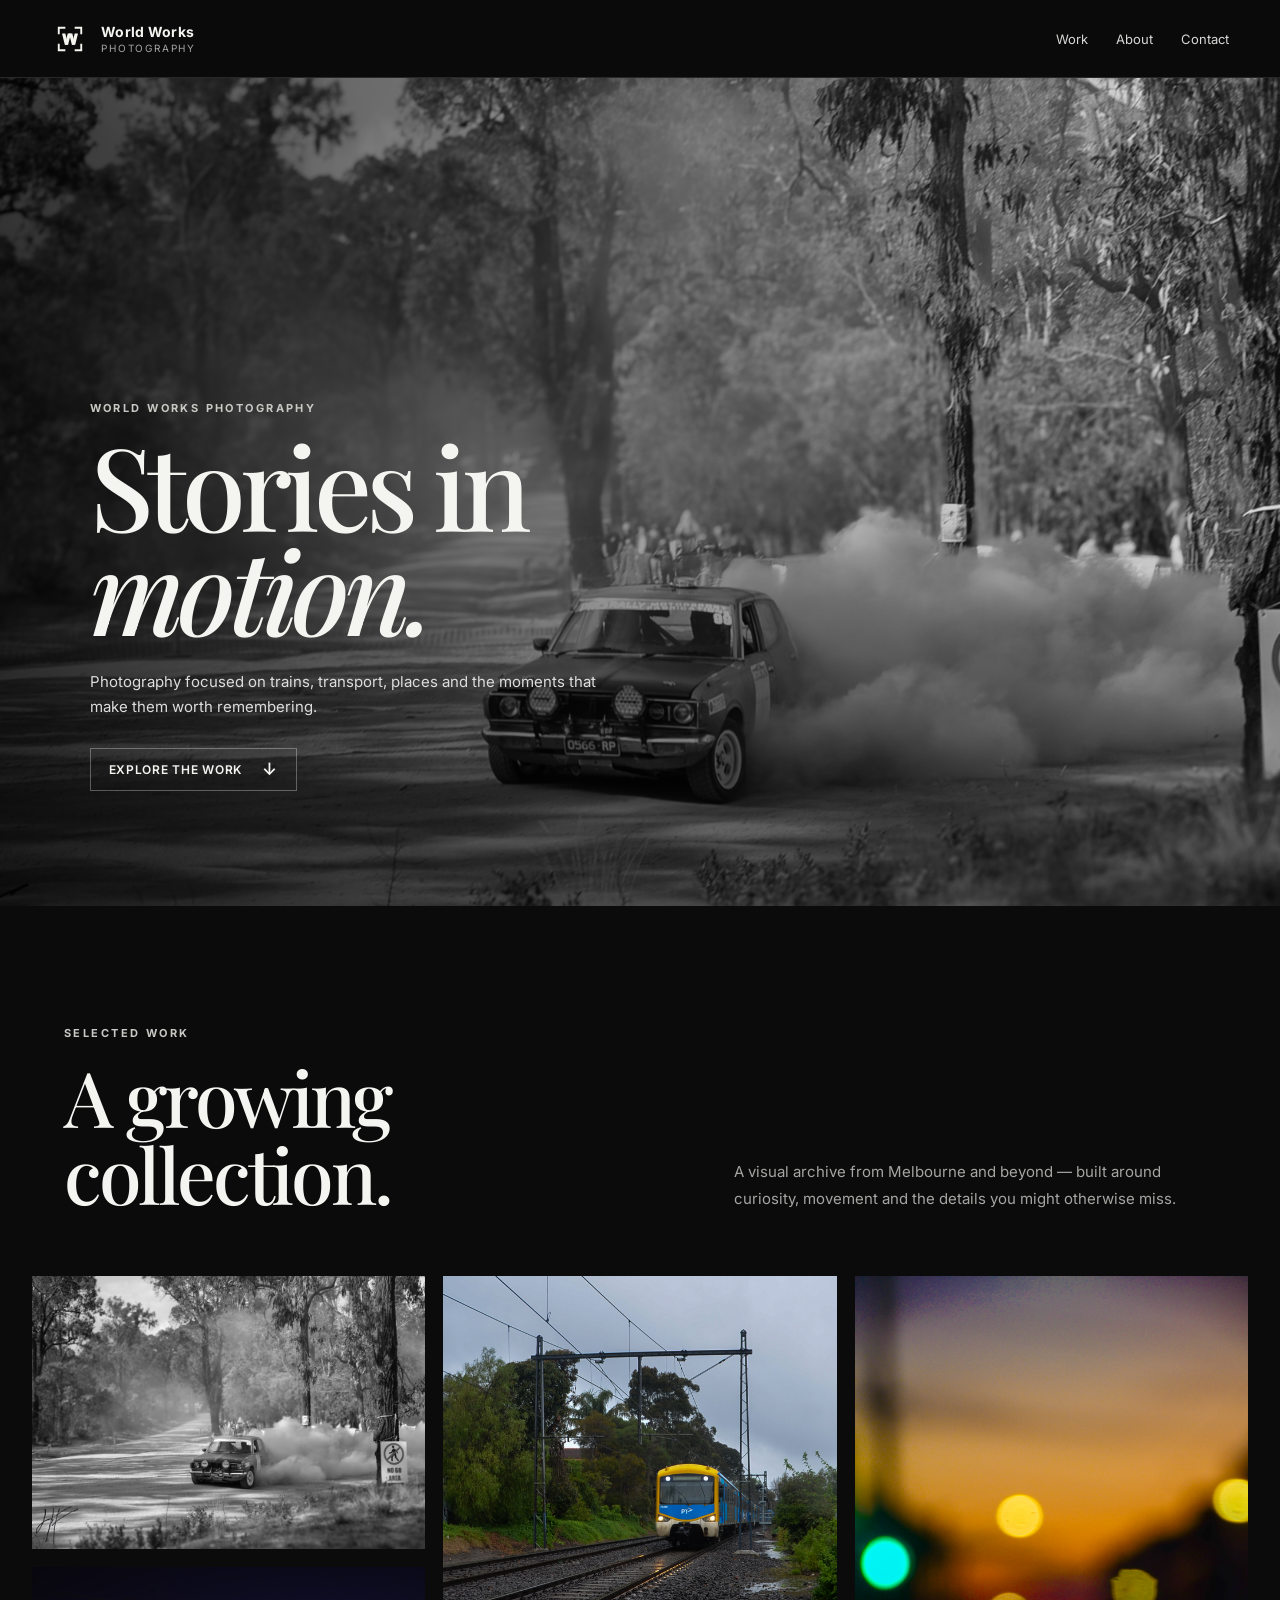
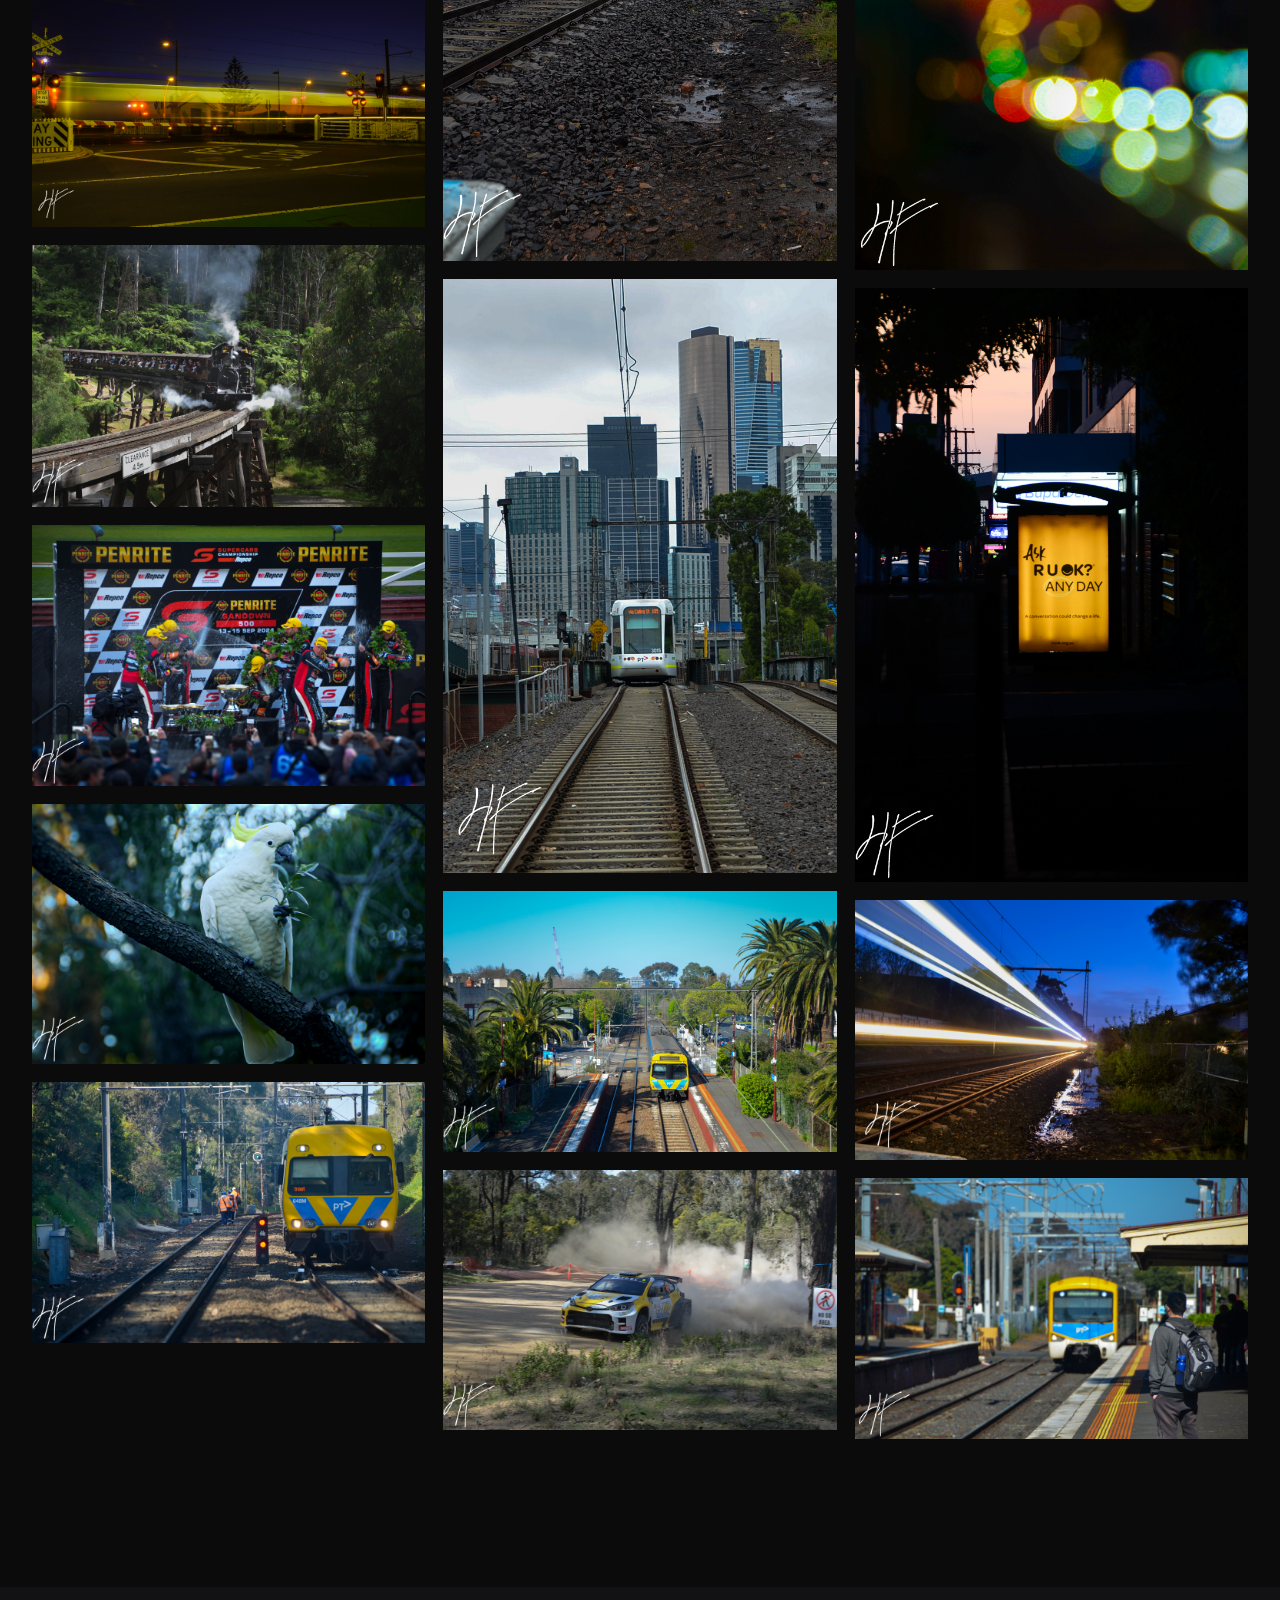
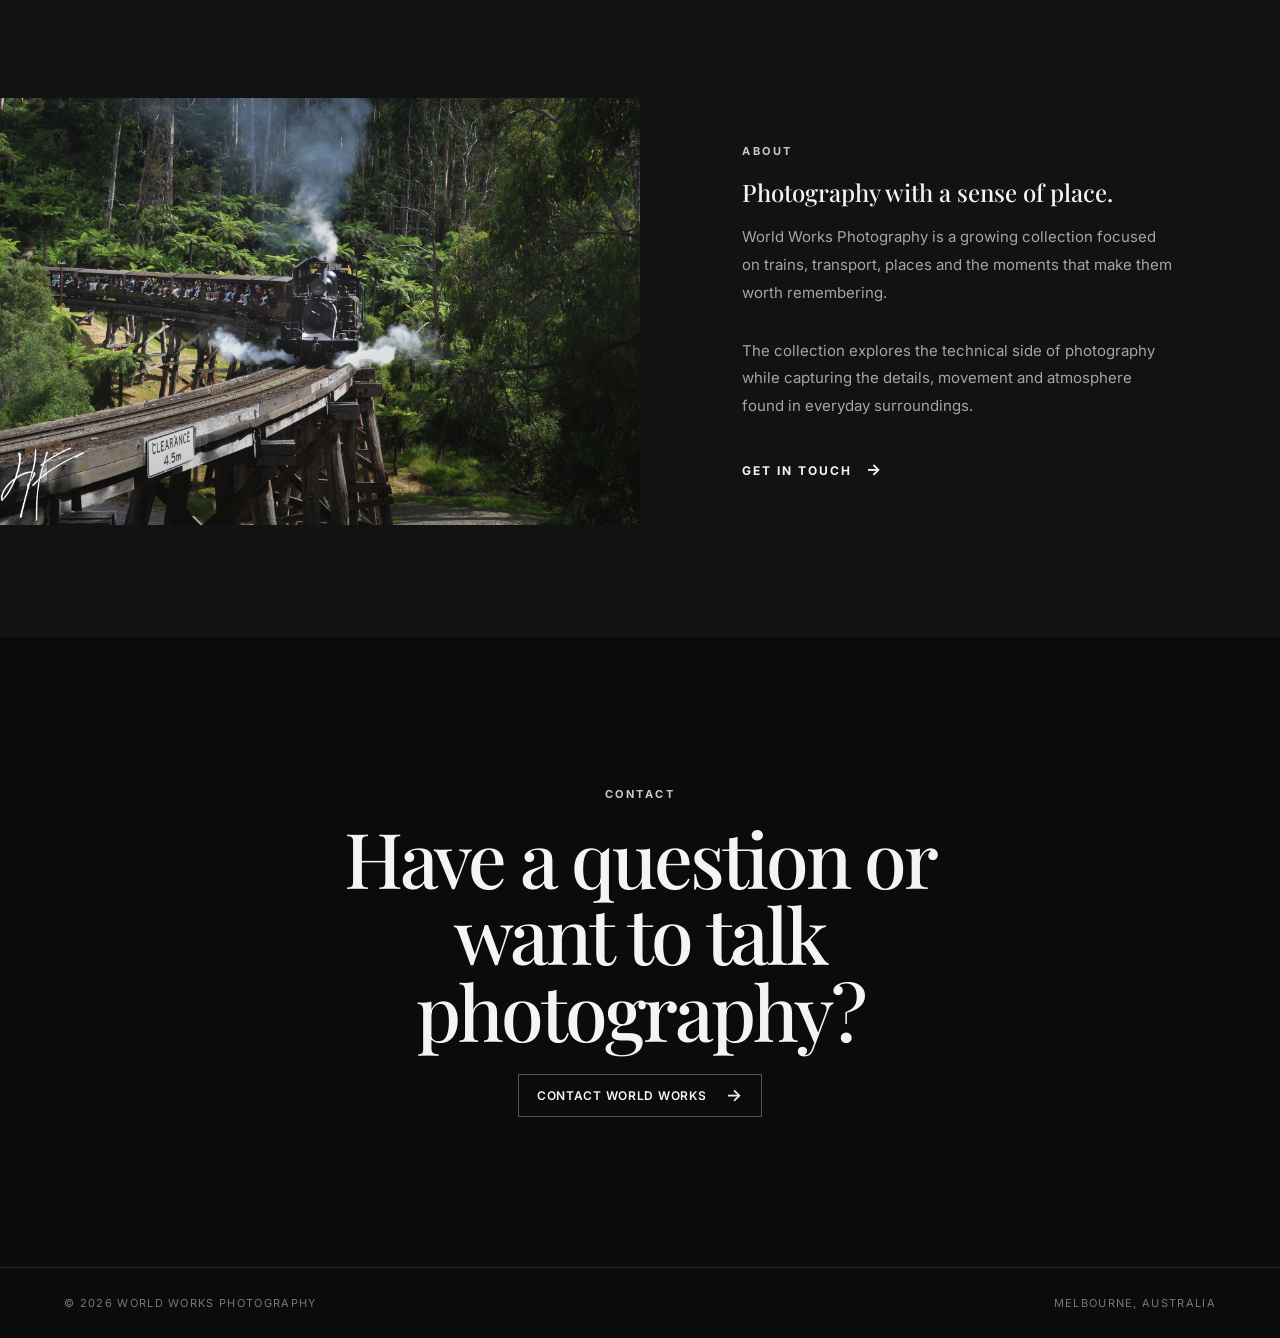
==== index.html @ 604a1a30 "Add lightbox navigation controls" ====
<!DOCTYPE html>
<html lang="en">
<head>
  <meta charset="UTF-8">
  <meta name="viewport" content="width=device-width, initial-scale=1.0">

  <meta name="description" content="World Works Photography — trains, transport, places and moments captured around Melbourne and beyond.">
  <meta name="theme-color" content="#0b0b0c">

  <title>World Works Photography</title>

  <link rel="preconnect" href="https://fonts.googleapis.com">
  <link rel="preconnect" href="https://fonts.gstatic.com" crossorigin>

  <link href="https://fonts.googleapis.com/css2?family=Inter:wght@400;500;600;700&family=Playfair+Display:wght@500;600&display=swap" rel="stylesheet">

  <link rel="stylesheet" href="style.css">

  <link rel="icon" type="image/svg+xml" href="favicon.svg">
</head>

<body>

  <header class="site-header">

    <a class="brand" href="#top" aria-label="World Works Photography home">
      <span class="brand-mark">
  <img src="favicon.svg" alt="World Works Photography">
</span>

      <span>
        <strong>World Works</strong>
        <small>Photography</small>
      </span>
    </a>

    <nav aria-label="Main navigation">
      <a href="#work">Work</a>
      <a href="#about">About</a>
      <a href="#contact">Contact</a>
    </nav>

  </header>


  <main id="top">

    <!-- HERO -->

    <section class="hero" aria-label="Featured photograph">

      <img
        src="images/01.jpg"
        alt="Featured photograph by World Works Photography"
        fetchpriority="high"
      >

      <div class="hero-overlay"></div>

      <div class="hero-content">

        <p class="eyebrow">World Works Photography</p>

        <h1>
          Stories in<br>
          <em>motion.</em>
        </h1>

        <p class="hero-copy">
          Photography focused on trains, transport, places and the moments that make them worth remembering.
        </p>

        <a class="button button-light" href="#work">
          Explore the work <span>↓</span>
        </a>

      </div>

    </section>


    <!-- INTRO -->

    <section class="intro">

      <div>

        <p class="eyebrow">Selected work</p>

        <h2>A growing collection.</h2>

      </div>

      <p class="intro-copy">
        A visual archive from Melbourne and beyond — built around curiosity, movement and the details you might otherwise miss.
      </p>

    </section>


    <!-- GALLERY -->

    <section class="gallery" id="work" aria-label="Photography gallery">


      <!-- 01 -->

      <figure class="photo photo-wide">

        <button
          class="photo-button"
          data-src="images/01.jpg"
          data-caption="The Dust Of Speed"
          data-year="2025"
        >

          <img
            src="images/01.jpg"
            alt="The Dust Of Speed — World Works Photography"
            loading="eager"
          >

          <span class="photo-number">
            The Dust Of Speed
          </span>

        </button>

      </figure>


      <!-- 02 -->

      <figure class="photo photo-wide">

        <button
          class="photo-button"
          data-src="images/02.jpg"
          data-caption="The Carriage Of Time"
          data-year="2026"
        >

          <img
            src="images/02.jpg"
            alt="The Carriage Of Time — World Works Photography"
            loading="lazy"
          >

          <span class="photo-number">
            The Carriage Of Time
          </span>

        </button>

      </figure>


      <!-- 03 -->

      <figure class="photo photo-wide">

        <button
          class="photo-button"
          data-src="images/03.jpg"
          data-caption="Billys Fuming"
          data-year="2026"
        >

          <img
            src="images/03.jpg"
            alt="Billys Fuming — World Works Photography"
            loading="lazy"
          >

          <span class="photo-number">
            Billys Fuming
          </span>

        </button>

      </figure>


      <!-- 04 -->

      <figure class="photo photo-wide">

        <button
          class="photo-button"
          data-src="images/04.jpg"
          data-caption="Victory Is Sweet"
          data-year="2024"
        >

          <img
            src="images/04.jpg"
            alt="Victory Is Sweet — World Works Photography"
            loading="lazy"
          >

          <span class="photo-number">
            Victory Is Sweet
          </span>

        </button>

      </figure>


      <!-- 05 -->

      <figure class="photo photo-wide">

        <button
          class="photo-button"
          data-src="images/05.jpg"
          data-caption="Leaf Is Sweet"
          data-year="2026"
        >

          <img
            src="images/05.jpg"
            alt="Leaf Is Sweet — World Works Photography"
            loading="lazy"
          >

          <span class="photo-number">
            Leaf Is Sweet
          </span>

        </button>

      </figure>


      <!-- 06 -->

      <figure class="photo photo-wide">

        <button
          class="photo-button"
          data-src="images/06.jpg"
          data-caption="Respect Seniority"
          data-year="2026"
        >

          <img
            src="images/06.jpg"
            alt="Respect Seniority — World Works Photography"
            loading="lazy"
          >

          <span class="photo-number">
            Respect Seniority
          </span>

        </button>

      </figure>


      <!-- 08 -->

      <figure class="photo photo-tall">

        <button
          class="photo-button"
          data-src="images/08.jpg"
          data-caption="Right On Track"
          data-year="2026"
        >

          <img
            src="images/08.jpg"
            alt="Right On Track — World Works Photography"
            loading="lazy"
          >

          <span class="photo-number">
            Right On Track
          </span>

        </button>

      </figure>


      <!-- 14 -->

      <figure class="photo photo-tall">

        <button
          class="photo-button"
          data-src="images/14.jpg"
          data-caption="City Bound"
          data-year="2026"
        >

          <img
            src="images/14.jpg"
            alt="City Bound — World Works Photography"
            loading="lazy"
          >

          <span class="photo-number">
            City Bound
          </span>

        </button>

      </figure>


      <!-- 07 -->

      <figure class="photo photo-wide">

        <button
          class="photo-button"
          data-src="images/07.jpg"
          data-caption="Middle Of The Road"
          data-year="2026"
        >

          <img
            src="images/07.jpg"
            alt="Middle Of The Road — World Works Photography"
            loading="lazy"
          >

          <span class="photo-number">
            Middle Of The Road
          </span>

        </button>

      </figure>


      <!-- 09 -->

      <figure class="photo photo-wide">

        <button
          class="photo-button"
          data-src="images/09.jpg"
          data-caption="Dust Devil"
          data-year="2025"
        >

          <img
            src="images/09.jpg"
            alt="Dust Devil — World Works Photography"
            loading="lazy"
          >

          <span class="photo-number">
            Dust Devil
          </span>

        </button>

      </figure>


      <!-- 10 -->

      <figure class="photo photo-tall">

        <button
          class="photo-button"
          data-src="images/10.jpg"
          data-caption="Fire and Lights"
          data-year="2026"
        >

          <img
            src="images/10.jpg"
            alt="Fire and Lights — World Works Photography"
            loading="lazy"
          >

          <span class="photo-number">
            Fire and Lights
          </span>

        </button>

      </figure>


      <!-- 11 -->

      <figure class="photo photo-tall">

        <button
          class="photo-button"
          data-src="images/11.jpg"
          data-caption="One More Day"
          data-year="2026"
        >

          <img
            src="images/11.jpg"
            alt="One More Day — World Works Photography"
            loading="lazy"
          >

          <span class="photo-number">
            One More Day
          </span>

        </button>

      </figure>


      <!-- 12 -->

      <figure class="photo photo-wide">

        <button
          class="photo-button"
          data-src="images/12.jpg"
          data-caption="Gods Speed"
          data-year="2026"
        >

          <img
            src="images/12.jpg"
            alt="Gods Speed — World Works Photography"
            loading="lazy"
          >

          <span class="photo-number">
            Gods Speed
          </span>

        </button>

      </figure>


      <!-- 13 -->

      <figure class="photo photo-wide">

        <button
          class="photo-button"
          data-src="images/13.jpg"
          data-caption="Patience"
          data-year="2026"
        >

          <img
            src="images/13.jpg"
            alt="Patience — World Works Photography"
            loading="lazy"
          >

          <span class="photo-number">
            Patience
          </span>

        </button>

      </figure>

    </section>


    <!-- ABOUT -->

    <section class="about" id="about">

      <div class="about-image">

        <img
          src="images/03.jpg"
          alt="World Works Photography"
          loading="lazy"
        >

      </div>


      <div class="about-copy">

        <p class="eyebrow">About</p>

        <h2>
          Photography with a sense of place.
        </h2>

        <p>
          World Works Photography is a growing collection focused on trains, transport, places and the moments that make them worth remembering.
        </p>

        <p>
          The collection explores the technical side of photography while capturing the details, movement and atmosphere found in everyday surroundings.
        </p>

        <a class="text-link" href="#contact">
          Get in touch <span>→</span>
        </a>

      </div>

    </section>


    <!-- CONTACT -->

    <section class="contact" id="contact">

      <p class="eyebrow">
        Contact
      </p>

      <h2>
        Have a question or want to talk photography?
      </h2>

      <a class="button" href="unavailable.html">
        Contact World Works <span>→</span>
      </a>

    </section>

  </main>


  <!-- FOOTER -->

  <footer>

    <span>
      © <span id="year"></span> World Works Photography
    </span>

    <span>
      Melbourne, Australia
    </span>

  </footer>


  <!-- LIGHTBOX -->

  <div
    class="lightbox"
    id="lightbox"
    aria-hidden="true"
  >

    <button class="lightbox-nav lightbox-prev" aria-label="Previous photograph">‹</button>

    <button class="lightbox-nav lightbox-next" aria-label="Next photograph">›</button>

    <button
      class="lightbox-close"
      aria-label="Close image viewer"
    >
      ×
    </button>


    <img
      id="lightbox-image"
      src=""
      alt=""
    >


    <div id="lightbox-info">

      <p id="lightbox-caption"></p>

      <p>
        Camera: Nikon D7000
      </p>

      <p>
        Lens: 18–200mm f/3.5–5.6 ED
      </p>

      <p>
        Edited In Adobe Lightroom
      </p>

      <p id="lightbox-year">
        Year: 2026
      </p>

    </div>

  </div>


  <script src="script.js"></script>

</body>
</html>
---- style.css ----
* {
  box-sizing: border-box;
}

:root {
  --bg: #0b0b0c;
  --surface: #121214;
  --text: #f4f4f1;
  --muted: #a5a5a2;
  --line: rgba(255, 255, 255, 0.12);
  --max: 1440px;
}

html { scroll-behavior: smooth; overflow-x: hidden; }

body {
  margin: 0;
  background: var(--bg);
  color: var(--text);
  font-family: Inter, system-ui, sans-serif;
  overflow-x: hidden;
}

a { color: inherit; text-decoration: none; }
button { font: inherit; }

/* HEADER */
.site-header {
  height: 78px;
  display: flex;
  align-items: center;
  justify-content: space-between;
  padding: 0 clamp(22px, 4vw, 64px);
  position: fixed;
  top: 0; left: 0; right: 0;
  z-index: 20;
  background: rgba(11, 11, 12, 0.78);
  backdrop-filter: blur(18px);
  border-bottom: 1px solid var(--line);
}
.brand { display: flex; align-items: center; gap: 12px; }
.brand-mark { display: grid; place-items: center; width: 38px; height: 38px; overflow: hidden; }
.brand-mark img { width: 30px; height: 30px; object-fit: contain; display: block; }
.brand strong { display: block; font-size: 14px; letter-spacing: 0.02em; }
.brand small { display: block; color: var(--muted); font-size: 10px; text-transform: uppercase; letter-spacing: 0.18em; margin-top: 2px; }
nav { display: flex; gap: 28px; font-size: 13px; color: #d7d7d4; }
nav a { transition: opacity 0.2s; }
nav a:hover { opacity: 0.55; }

/* HERO */
.hero {
  height: min(92vh, 920px);
  min-height: 650px;
  position: relative;
  overflow: hidden;
  margin-top: 78px;
}
.hero img {
  width: 125%; max-width: none; height: 125%;
  object-fit: cover; object-position: center;
  display: block; position: absolute;
  left: 50%; top: 50%;
  transform: translate(-50%, -50%);
}
.hero-overlay {
  position: absolute; inset: 0;
  background:
    linear-gradient(90deg, rgba(0,0,0,.76) 0%, rgba(0,0,0,.34) 48%, rgba(0,0,0,.05) 100%),
    linear-gradient(0deg, rgba(0,0,0,.48), transparent 50%);
}
.hero-content { position: absolute; left: clamp(24px,7vw,110px); bottom: clamp(48px,9vw,120px); max-width: 650px; }
.eyebrow { text-transform: uppercase; letter-spacing: .22em; font-size: 11px; font-weight: 700; color: #c8c8c4; margin: 0 0 18px; }
h1,h2 { font-family: "Playfair Display", Georgia, serif; font-weight: 500; margin: 0; }
h1 { font-size: clamp(58px,9vw,130px); line-height: .9; letter-spacing: -.055em; }
h1 em { font-weight: 500; }
.hero-copy { max-width: 520px; color: #ddd; margin: 28px 0; font-size: 15px; line-height: 1.7; }

/* BUTTONS */
.button {
  display: inline-flex; align-items: center; gap: 20px;
  padding: 13px 18px;
  border: 1px solid rgba(255,255,255,.3);
  background: transparent; color: var(--text);
  font-size: 12px; font-weight: 600; letter-spacing: .06em;
  text-transform: uppercase; transition: .25s;
}
.button:hover { background: #fff; color: #111; border-color: #fff; }
.button span { font-size: 17px; line-height: 0; }

/* INTRO */
.intro {
  max-width: var(--max);
  margin: 0 auto;
  padding: 120px clamp(24px,5vw,72px) 64px;
  display: grid;
  grid-template-columns: 1.1fr .9fr;
  gap: 80px;
  align-items: end;
}
.intro h2 { font-size: clamp(40px,6vw,78px); line-height: 1; letter-spacing: -.04em; }
.intro-copy { max-width: 500px; color: var(--muted); font-size: 15px; line-height: 1.8; margin: 0; }

/* GALLERY */
.gallery {
  width: 100%;
  max-width: var(--max);
  margin: 0 auto;
  padding: 0 clamp(16px,2.5vw,40px) 130px;
  column-count: 3;
  column-gap: 18px;
}

.photo {
  position: relative;
  width: 100%;
  display: inline-block;
  vertical-align: top;
  margin: 0 0 18px;
  overflow: hidden;
  background: transparent;
  break-inside: avoid;
}

.photo-wide, .photo-tall { width: 100%; }

.photo-button {
  appearance: none;
  border: 0;
  padding: 0;
  margin: 0;
  background: none;
  display: block;
  position: relative;
  width: 100%;
  cursor: zoom-in;
  overflow: hidden;
  transition: opacity .3s ease;
}

.photo img {
  width: 100%;
  height: auto;
  display: block;
  transition: transform .7s cubic-bezier(.2,.7,.2,1), filter .4s;
}

.photo-wide img, .photo-tall img {
  width: 100%;
  height: auto;
  aspect-ratio: auto;
  object-fit: cover;
}

.photo:hover img { transform: scale(1.035); filter: brightness(.78); }
.photo-button:active { opacity: .9; }

.photo-number {
  position: absolute;
  left: 16px; bottom: 14px; z-index: 5;
  pointer-events: none;
  color: #fff;
  font-size: 11px; font-weight: 600;
  letter-spacing: .06em; line-height: 1.4;
  opacity: 0;
  transition: opacity .25s, transform .25s;
  transform: translateY(6px);
  text-shadow: 0 2px 8px #000;
  max-width: calc(100% - 32px);
}
.photo-button:hover .photo-number { opacity: 1; transform: translateY(0); }

/* ABOUT */
.about {
  width: 100%; max-width: none; margin: 0;
  display: grid; grid-template-columns: 1fr 1fr;
  background: var(--surface); min-height: 650px;
}
.about-image { width: 100%; min-width: 0; overflow: hidden; }
.about-image img { width: 100%; max-width: 100%; height: 100%; display: block; object-fit: contain; }
.about-copy { width: 100%; min-width: 0; padding: clamp(50px,8vw,120px); display: flex; flex-direction: column; justify-content: center; }
.about-copy p:not(.eyebrow) { color: var(--muted); line-height: 1.85; max-width: 540px; font-size: 15px; }
.text-link { margin-top: 24px; font-size: 12px; text-transform: uppercase; letter-spacing: .16em; font-weight: 700; }
.text-link span { margin-left: 10px; font-size: 16px; }

/* CONTACT */
.contact { width: 100%; max-width: 900px; margin-left: auto; margin-right: auto; text-align: center; padding: 150px 24px; }
.contact h2 { max-width: 760px; margin: 0 auto 25px; font-size: clamp(40px,6vw,78px); line-height: 1; letter-spacing: -.04em; }
.contact > p:not(.eyebrow) { color: var(--muted); line-height: 1.7; max-width: 580px; margin: 0 auto 32px; }

/* FOOTER */
footer { width: 100%; border-top: 1px solid var(--line); padding: 28px clamp(24px,5vw,72px); display: flex; justify-content: space-between; align-items: center; color: #777; font-size: 11px; text-transform: uppercase; letter-spacing: .12em; }

/* LIGHTBOX */
.lightbox { position: fixed; inset: 0; background: rgba(0,0,0,.95); z-index: 50; display: none; align-items: center; justify-content: center; padding: 60px 25px; }
.lightbox.open { display: flex; }
.lightbox img { max-width: 94vw; max-height: 84vh; object-fit: contain; }
#lightbox-info { position: absolute; left: 25px; bottom: 20px; color: #aaa; font-size: 11px; letter-spacing: .12em; line-height: 1.7; text-transform: uppercase; display: flex; flex-direction: column; gap: 2px; }
#lightbox-info p { position: static; margin: 0; }
#lightbox-info #lightbox-caption { color: #fff; font-size: 15px; font-weight: 600; line-height: 1.4; margin-bottom: 6px; }
.lightbox-close { position: absolute; right: 22px; top: 14px; background: none; border: 0; color: #fff; font-size: 40px; font-weight: 200; cursor: pointer; }

/* TABLET */
@media (max-width: 800px) {
  nav { gap: 15px; }
  .hero { min-height: 600px; }
  .intro { grid-template-columns: 1fr; gap: 25px; padding-top: 80px; }
  .gallery { column-count: 2; column-gap: 12px; }
  .photo { margin-bottom: 12px; }
  .about { grid-template-columns: 1fr; }
  .about-image { height: 60vh; }
  .about-copy { padding: 70px 25px; }
  .contact { padding: 110px 24px; }
  footer { flex-direction: column; gap: 12px; text-align: center; }
}

/* PHONE */
@media (max-width: 520px) {
  .site-header { height: 68px; padding: 0 16px; }
  .brand { gap: 8px; }
  .brand-mark { width: 30px; height: 30px; }
  .brand-mark img { width: 26px; height: 26px; }
  .brand strong { font-size: 12px; }
  .brand small { font-size: 8px; letter-spacing: .14em; }
  nav { font-size: 11px; gap: 10px; }
  .hero { margin-top: 68px; height: 78vh; min-height: 560px; }
  .hero-content { left: 22px; right: 22px; bottom: 42px; }
  h1 { font-size: clamp(48px,15vw,76px); }
  .hero-copy { font-size: 14px; line-height: 1.6; margin: 22px 0; }
  .button { padding: 12px 15px; font-size: 11px; }
  .intro { padding: 80px 22px 45px; }
  .intro h2 { font-size: clamp(38px,12vw,58px); }
  .gallery { column-count: 2; column-gap: 7px; padding-left: 10px; padding-right: 10px; padding-bottom: 90px; }
  .photo { margin-bottom: 7px; }
  .photo-number { left: 10px; bottom: 9px; font-size: 9px; max-width: calc(100% - 20px); }
  .about-image { height: 50vh; min-height: 350px; }
  .about-copy { padding: 60px 25px; }
  .contact { padding: 90px 20px; }
  .contact h2 { font-size: clamp(38px,12vw,58px); }
  footer { padding: 24px 20px; }
  .lightbox { padding: 50px 15px 100px; }
  .lightbox img { max-width: 96vw; max-height: 72vh; }
  #lightbox-info { left: 15px; right: 15px; bottom: 18px; font-size: 9px; }
  #lightbox-info #lightbox-caption { font-size: 13px; }
  .lightbox-close { right: 12px; top: 8px; font-size: 34px; }
}

/* 404 PAGE */
.error-page { width: 100%; height: 100vh; min-height: 100vh; position: fixed; inset: 0; display: flex; align-items: center; justify-content: center; text-align: center; padding: 40px 24px; background: #0b0b0c; overflow: hidden; }
.error-image { position: absolute; z-index: 0; width: 125%; height: 125%; object-fit: cover; object-position: center; }
.error-overlay { position: absolute; inset: 0; z-index: 1; background: rgba(0,0,0,.58); }
.error-content { position: relative; z-index: 2; width: 100%; max-width: 700px; transform: translateY(-20px); }
.error-content h1 { font-size: clamp(58px,9vw,110px); margin-bottom: 25px; }
.error-content > p:not(.eyebrow) { color: #ddd; font-size: 15px; line-height: 1.7; margin: 0 auto 32px; }
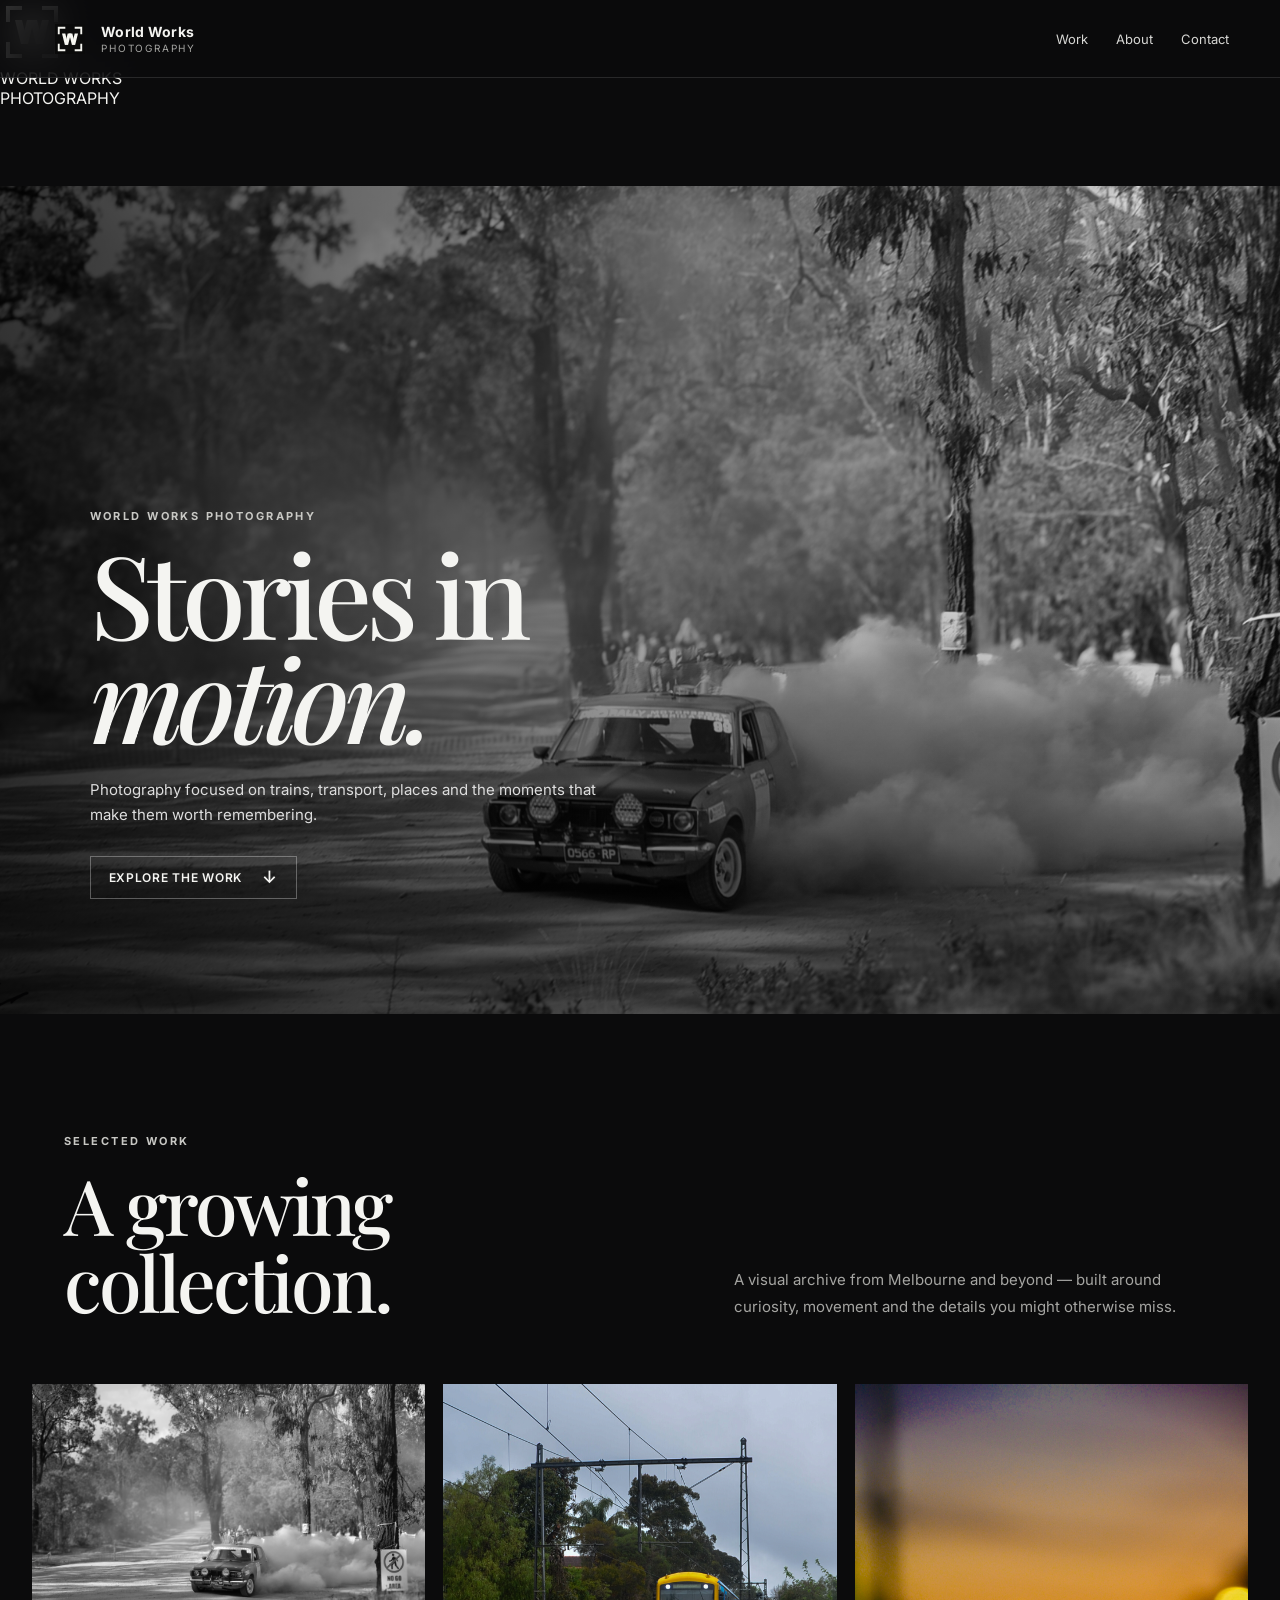
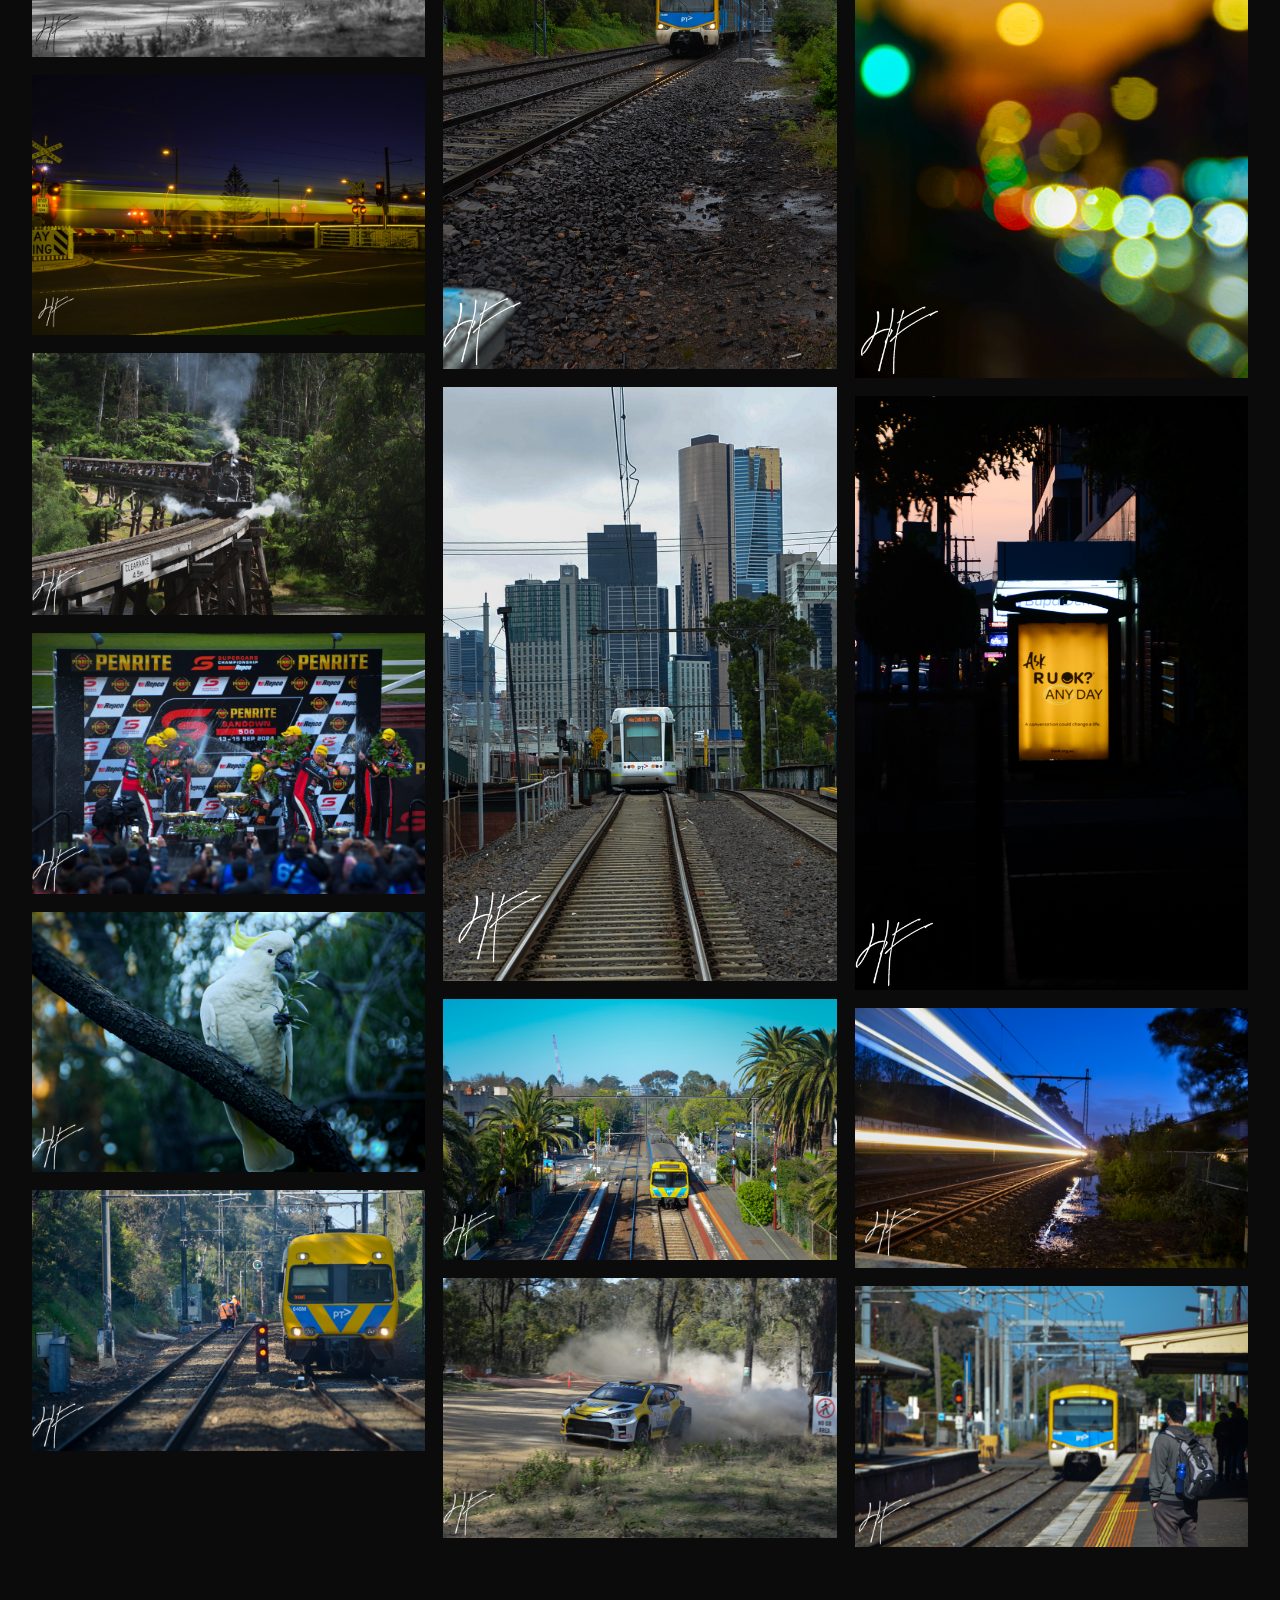
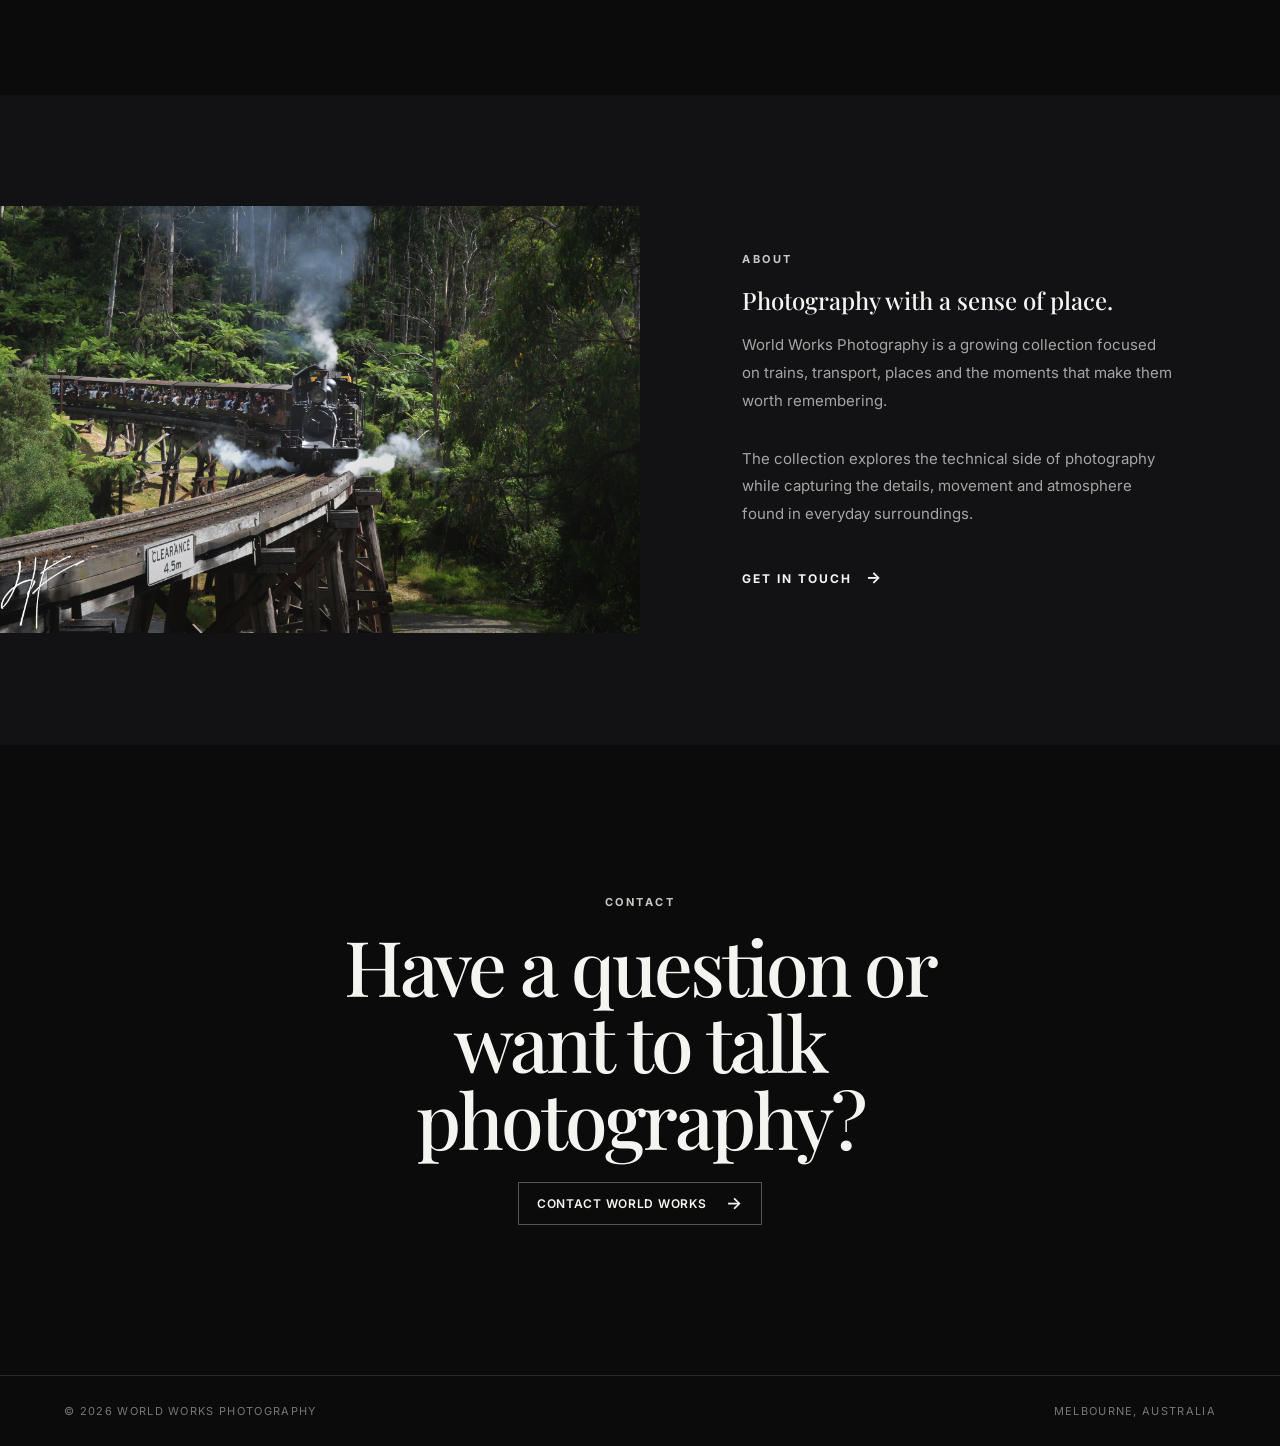
==== commit fb4eea04: "Add branded page loader" ====
--- a/index.html
+++ b/index.html
@@ -20,6 +20,13 @@
 </head>
 
 <body>
+  <div class="page-loader" id="page-loader" aria-hidden="true">
+    <div class="loader-inner">
+      <img src="favicon.svg" alt="" class="loader-logo">
+      <div class="loader-name">WORLD WORKS</div>
+      <div class="loader-subtitle">PHOTOGRAPHY</div>
+    </div>
+  </div>
 
   <header class="site-header">
 
--- a/style.css
+++ b/style.css
@@ -88,166 +88,140 @@
 .button span { font-size: 17px; line-height: 0; }
 
 /* INTRO */
-.intro {
-  max-width: var(--max);
-  margin: 0 auto;
-  padding: 120px clamp(24px,5vw,72px) 64px;
-  display: grid;
-  grid-template-columns: 1.1fr .9fr;
-  gap: 80px;
-  align-items: end;
-}
-.intro h2 { font-size: clamp(40px,6vw,78px); line-height: 1; letter-spacing: -.04em; }
-.intro-copy { max-width: 500px; color: var(--muted); font-size: 15px; line-height: 1.8; margin: 0; }
-
-/* GALLERY */
-.gallery {
-  width: 100%;
-  max-width: var(--max);
-  margin: 0 auto;
-  padding: 0 clamp(16px,2.5vw,40px) 130px;
-  column-count: 3;
-  column-gap: 18px;
-}
-
-.photo {
+.intro { max-width:var(--max); margin:0 auto; padding:120px clamp(24px,5vw,72px) 64px; display:grid; grid-template-columns:1.1fr .9fr; gap:80px; align-items:end; }
+.intro h2 { font-size:clamp(40px,6vw,78px); line-height:1; letter-spacing:-.04em; }
+.intro-copy { max-width:500px; color:var(--muted); font-size:15px; line-height:1.8; margin:0; }
+
+.gallery { width:100%; max-width:var(--max); margin:0 auto; padding:0 clamp(16px,2.5vw,40px) 130px; column-count:3; column-gap:18px; }
+.photo { position:relative; width:100%; display:inline-block; vertical-align:top; margin:0 0 18px; overflow:hidden; background:transparent; break-inside:avoid; }
+.photo-wide,.photo-tall { width:100%; }
+.photo-button { appearance:none; border:0; padding:0; margin:0; background:none; display:block; position:relative; width:100%; cursor:zoom-in; overflow:hidden; transition:opacity .3s ease; }
+.photo img { width:100%; height:auto; display:block; transition:transform .7s cubic-bezier(.2,.7,.2,1),filter .4s; }
+.photo-wide img,.photo-tall img { width:100%; height:auto; aspect-ratio:auto; object-fit:cover; }
+.photo:hover img { transform:scale(1.035); filter:brightness(.78); }
+.photo-button:active { opacity:.9; }
+.photo-number { position:absolute; left:16px; bottom:14px; z-index:5; pointer-events:none; color:#fff; font-size:11px; font-weight:600; letter-spacing:.06em; line-height:1.4; opacity:0; transition:opacity .25s,transform .25s; transform:translateY(6px); text-shadow:0 2px 8px #000; max-width:calc(100% - 85px); }
+.photo-button:hover .photo-number { opacity:1; transform:translateY(0); }
+.photo-button::after { content:"View image"; position:absolute; right:16px; bottom:14px; z-index:5; pointer-events:none; color:#fff; font-size:10px; font-weight:600; letter-spacing:.12em; text-transform:uppercase; opacity:0; transform:translateY(6px); transition:opacity .25s,transform .25s; text-shadow:0 2px 8px #000; }
+.photo-button:hover::after { opacity:1; transform:translateY(0); }
+
+.about { width:100%; max-width:none; margin:0; display:grid; grid-template-columns:1fr 1fr; background:var(--surface); min-height:650px; }
+.about-image { width:100%; min-width:0; overflow:hidden; }
+.about-image img { width:100%; max-width:100%; height:100%; display:block; object-fit:contain; }
+.about-copy { width:100%; min-width:0; padding:clamp(50px,8vw,120px); display:flex; flex-direction:column; justify-content:center; }
+.about-copy p:not(.eyebrow) { color:var(--muted); line-height:1.85; max-width:540px; font-size:15px; }
+.text-link { margin-top:24px; font-size:12px; text-transform:uppercase; letter-spacing:.16em; font-weight:700; }
+.text-link span { margin-left:10px; font-size:16px; }
+
+.contact { width:100%; max-width:900px; margin-left:auto; margin-right:auto; text-align:center; padding:150px 24px; }
+.contact h2 { max-width:760px; margin:0 auto 25px; font-size:clamp(40px,6vw,78px); line-height:1; letter-spacing:-.04em; }
+.contact > p:not(.eyebrow) { color:var(--muted); line-height:1.7; max-width:580px; margin:0 auto 32px; }
+
+footer { width:100%; border-top:1px solid var(--line); padding:28px clamp(24px,5vw,72px); display:flex; justify-content:space-between; align-items:center; color:#777; font-size:11px; text-transform:uppercase; letter-spacing:.12em; }
+
+.lightbox { position:fixed; inset:0; background:rgba(0,0,0,.95); z-index:50; display:none; align-items:center; justify-content:center; padding:60px 25px; }
+.lightbox.open { display:flex; }
+.lightbox img { max-width:94vw; max-height:84vh; object-fit:contain; }
+#lightbox-info { position:absolute; left:25px; bottom:20px; color:#aaa; font-size:11px; letter-spacing:.12em; line-height:1.7; text-transform:uppercase; display:flex; flex-direction:column; gap:2px; }
+#lightbox-info p { position:static; margin:0; }
+#lightbox-info #lightbox-caption { color:#fff; font-size:15px; font-weight:600; line-height:1.4; margin-bottom:6px; }
+.lightbox-close { position:absolute; right:22px; top:14px; background:none; border:0; color:#fff; font-size:40px; font-weight:200; cursor:pointer; z-index:3; }
+.lightbox-nav { position:absolute; top:50%; transform:translateY(-50%); width:52px; height:52px; display:grid; place-items:center; background:rgba(255,255,255,.08); border:1px solid rgba(255,255,255,.18); border-radius:50%; color:#fff; font-size:38px; font-weight:200; line-height:1; cursor:pointer; z-index:3; transition:background .2s,border-color .2s,transform .2s; }
+.lightbox-nav:hover { background:rgba(255,255,255,.18); border-color:rgba(255,255,255,.35); }
+.lightbox-prev { left:22px; }
+.lightbox-next { right:22px; }
+
+@media (max-width:800px) {
+  nav { gap:15px; }
+  .hero { min-height:600px; }
+  .intro { grid-template-columns:1fr; gap:25px; padding-top:80px; }
+  .gallery { column-count:2; column-gap:12px; }
+  .photo { margin-bottom:12px; }
+  .about { grid-template-columns:1fr; }
+  .about-image { height:60vh; }
+  .about-copy { padding:70px 25px; }
+  .contact { padding:110px 24px; }
+  footer { flex-direction:column; gap:12px; text-align:center; }
+}
+
+@media (max-width:520px) {
+  .site-header { height:68px; padding:0 16px; }
+  .brand { gap:8px; }
+  .brand-mark { width:30px; height:30px; }
+  .brand-mark img { width:26px; height:26px; }
+  .brand strong { font-size:12px; }
+  .brand small { font-size:8px; letter-spacing:.14em; }
+  nav { font-size:11px; gap:10px; }
+  .hero { margin-top:68px; height:78vh; min-height:560px; }
+  .hero-content { left:22px; right:22px; bottom:42px; }
+  h1 { font-size:clamp(48px,15vw,76px); }
+  .hero-copy { font-size:14px; line-height:1.6; margin:22px 0; }
+  .button { padding:12px 15px; font-size:11px; }
+  .intro { padding:80px 22px 45px; }
+  .intro h2 { font-size:clamp(38px,12vw,58px); }
+  .gallery { column-count:2; column-gap:7px; padding-left:10px; padding-right:10px; padding-bottom:90px; }
+  .photo { margin-bottom:7px; }
+  .photo-number { left:10px; bottom:9px; font-size:9px; max-width:calc(100% - 85px); }
+  .photo-button::after { right:10px; bottom:9px; font-size:8px; }
+  .about-image { height:50vh; min-height:350px; }
+  .about-copy { padding:60px 25px; }
+  .contact { padding:90px 20px; }
+  .contact h2 { font-size:clamp(38px,12vw,58px); }
+  footer { padding:24px 20px; }
+  .lightbox { padding:50px 15px 100px; }
+  .lightbox img { max-width:96vw; max-height:72vh; }
+  #lightbox-info { left:15px; right:15px; bottom:18px; font-size:9px; }
+  #lightbox-info #lightbox-caption { font-size:13px; }
+  .lightbox-close { right:12px; top:8px; font-size:34px; }
+  .lightbox-nav { width:42px; height:42px; font-size:30px; }
+  .lightbox-prev { left:10px; }
+  .lightbox-next { right:10px; }
+}
+
+.error-page { width:100%; height:100vh; min-height:100vh; position:fixed; inset:0; display:flex; align-items:center; justify-content:center; text-align:center; padding:40px 24px; background:#0b0b0c; overflow:hidden; }
+.error-image { position:absolute; z-index:0; width:125%; height:125%; object-fit:cover; object-position:center; }
+.error-overlay { position:absolute; inset:0; z-index:1; background:rgba(0,0,0,.58); }
+.error-content { position:relative; z-index:2; width:100%; max-width:700px; transform:translateY(-20px); }
+.error-content h1 { font-size:clamp(58px,9vw,110px); margin-bottom:25px; }
+.error-content > p:not(.eyebrow) { color:#ddd; font-size:15px; line-height:1.7; margin:0 auto 32px; }
+
+
+/* SUBTLE FADE-IN */
+.reveal {
+  opacity: 0;
+  transition: opacity .35s ease-out;
+}
+.reveal.is-visible {
+  opacity: 1;
+}
+@media (prefers-reduced-motion: reduce) {
+  .reveal {
+    opacity: 1;
+    transition: none;
+  }
+}
+
+
+/* ACTIVE NAVIGATION */
+nav a {
   position: relative;
-  width: 100%;
-  display: inline-block;
-  vertical-align: top;
-  margin: 0 0 18px;
-  overflow: hidden;
-  background: transparent;
-  break-inside: avoid;
-}
-
-.photo-wide, .photo-tall { width: 100%; }
-
-.photo-button {
-  appearance: none;
-  border: 0;
-  padding: 0;
-  margin: 0;
-  background: none;
-  display: block;
-  position: relative;
-  width: 100%;
-  cursor: zoom-in;
-  overflow: hidden;
-  transition: opacity .3s ease;
-}
-
-.photo img {
-  width: 100%;
-  height: auto;
-  display: block;
-  transition: transform .7s cubic-bezier(.2,.7,.2,1), filter .4s;
-}
-
-.photo-wide img, .photo-tall img {
-  width: 100%;
-  height: auto;
-  aspect-ratio: auto;
-  object-fit: cover;
-}
-
-.photo:hover img { transform: scale(1.035); filter: brightness(.78); }
-.photo-button:active { opacity: .9; }
-
-.photo-number {
+  transition: opacity .2s, color .2s;
+}
+nav a::after {
+  content: "";
   position: absolute;
-  left: 16px; bottom: 14px; z-index: 5;
-  pointer-events: none;
+  left: 0;
+  right: 0;
+  bottom: -8px;
+  height: 1px;
+  background: currentColor;
+  transform: scaleX(0);
+  transform-origin: center;
+  transition: transform .25s ease;
+}
+nav a.active {
   color: #fff;
-  font-size: 11px; font-weight: 600;
-  letter-spacing: .06em; line-height: 1.4;
-  opacity: 0;
-  transition: opacity .25s, transform .25s;
-  transform: translateY(6px);
-  text-shadow: 0 2px 8px #000;
-  max-width: calc(100% - 32px);
-}
-.photo-button:hover .photo-number { opacity: 1; transform: translateY(0); }
-
-/* ABOUT */
-.about {
-  width: 100%; max-width: none; margin: 0;
-  display: grid; grid-template-columns: 1fr 1fr;
-  background: var(--surface); min-height: 650px;
-}
-.about-image { width: 100%; min-width: 0; overflow: hidden; }
-.about-image img { width: 100%; max-width: 100%; height: 100%; display: block; object-fit: contain; }
-.about-copy { width: 100%; min-width: 0; padding: clamp(50px,8vw,120px); display: flex; flex-direction: column; justify-content: center; }
-.about-copy p:not(.eyebrow) { color: var(--muted); line-height: 1.85; max-width: 540px; font-size: 15px; }
-.text-link { margin-top: 24px; font-size: 12px; text-transform: uppercase; letter-spacing: .16em; font-weight: 700; }
-.text-link span { margin-left: 10px; font-size: 16px; }
-
-/* CONTACT */
-.contact { width: 100%; max-width: 900px; margin-left: auto; margin-right: auto; text-align: center; padding: 150px 24px; }
-.contact h2 { max-width: 760px; margin: 0 auto 25px; font-size: clamp(40px,6vw,78px); line-height: 1; letter-spacing: -.04em; }
-.contact > p:not(.eyebrow) { color: var(--muted); line-height: 1.7; max-width: 580px; margin: 0 auto 32px; }
-
-/* FOOTER */
-footer { width: 100%; border-top: 1px solid var(--line); padding: 28px clamp(24px,5vw,72px); display: flex; justify-content: space-between; align-items: center; color: #777; font-size: 11px; text-transform: uppercase; letter-spacing: .12em; }
-
-/* LIGHTBOX */
-.lightbox { position: fixed; inset: 0; background: rgba(0,0,0,.95); z-index: 50; display: none; align-items: center; justify-content: center; padding: 60px 25px; }
-.lightbox.open { display: flex; }
-.lightbox img { max-width: 94vw; max-height: 84vh; object-fit: contain; }
-#lightbox-info { position: absolute; left: 25px; bottom: 20px; color: #aaa; font-size: 11px; letter-spacing: .12em; line-height: 1.7; text-transform: uppercase; display: flex; flex-direction: column; gap: 2px; }
-#lightbox-info p { position: static; margin: 0; }
-#lightbox-info #lightbox-caption { color: #fff; font-size: 15px; font-weight: 600; line-height: 1.4; margin-bottom: 6px; }
-.lightbox-close { position: absolute; right: 22px; top: 14px; background: none; border: 0; color: #fff; font-size: 40px; font-weight: 200; cursor: pointer; }
-
-/* TABLET */
-@media (max-width: 800px) {
-  nav { gap: 15px; }
-  .hero { min-height: 600px; }
-  .intro { grid-template-columns: 1fr; gap: 25px; padding-top: 80px; }
-  .gallery { column-count: 2; column-gap: 12px; }
-  .photo { margin-bottom: 12px; }
-  .about { grid-template-columns: 1fr; }
-  .about-image { height: 60vh; }
-  .about-copy { padding: 70px 25px; }
-  .contact { padding: 110px 24px; }
-  footer { flex-direction: column; gap: 12px; text-align: center; }
-}
-
-/* PHONE */
-@media (max-width: 520px) {
-  .site-header { height: 68px; padding: 0 16px; }
-  .brand { gap: 8px; }
-  .brand-mark { width: 30px; height: 30px; }
-  .brand-mark img { width: 26px; height: 26px; }
-  .brand strong { font-size: 12px; }
-  .brand small { font-size: 8px; letter-spacing: .14em; }
-  nav { font-size: 11px; gap: 10px; }
-  .hero { margin-top: 68px; height: 78vh; min-height: 560px; }
-  .hero-content { left: 22px; right: 22px; bottom: 42px; }
-  h1 { font-size: clamp(48px,15vw,76px); }
-  .hero-copy { font-size: 14px; line-height: 1.6; margin: 22px 0; }
-  .button { padding: 12px 15px; font-size: 11px; }
-  .intro { padding: 80px 22px 45px; }
-  .intro h2 { font-size: clamp(38px,12vw,58px); }
-  .gallery { column-count: 2; column-gap: 7px; padding-left: 10px; padding-right: 10px; padding-bottom: 90px; }
-  .photo { margin-bottom: 7px; }
-  .photo-number { left: 10px; bottom: 9px; font-size: 9px; max-width: calc(100% - 20px); }
-  .about-image { height: 50vh; min-height: 350px; }
-  .about-copy { padding: 60px 25px; }
-  .contact { padding: 90px 20px; }
-  .contact h2 { font-size: clamp(38px,12vw,58px); }
-  footer { padding: 24px 20px; }
-  .lightbox { padding: 50px 15px 100px; }
-  .lightbox img { max-width: 96vw; max-height: 72vh; }
-  #lightbox-info { left: 15px; right: 15px; bottom: 18px; font-size: 9px; }
-  #lightbox-info #lightbox-caption { font-size: 13px; }
-  .lightbox-close { right: 12px; top: 8px; font-size: 34px; }
-}
-
-/* 404 PAGE */
-.error-page { width: 100%; height: 100vh; min-height: 100vh; position: fixed; inset: 0; display: flex; align-items: center; justify-content: center; text-align: center; padding: 40px 24px; background: #0b0b0c; overflow: hidden; }
-.error-image { position: absolute; z-index: 0; width: 125%; height: 125%; object-fit: cover; object-position: center; }
-.error-overlay { position: absolute; inset: 0; z-index: 1; background: rgba(0,0,0,.58); }
-.error-content { position: relative; z-index: 2; width: 100%; max-width: 700px; transform: translateY(-20px); }
-.error-content h1 { font-size: clamp(58px,9vw,110px); margin-bottom: 25px; }
-.error-content > p:not(.eyebrow) { color: #ddd; font-size: 15px; line-height: 1.7; margin: 0 auto 32px; }
+}
+nav a.active::after {
+  transform: scaleX(1);
+}
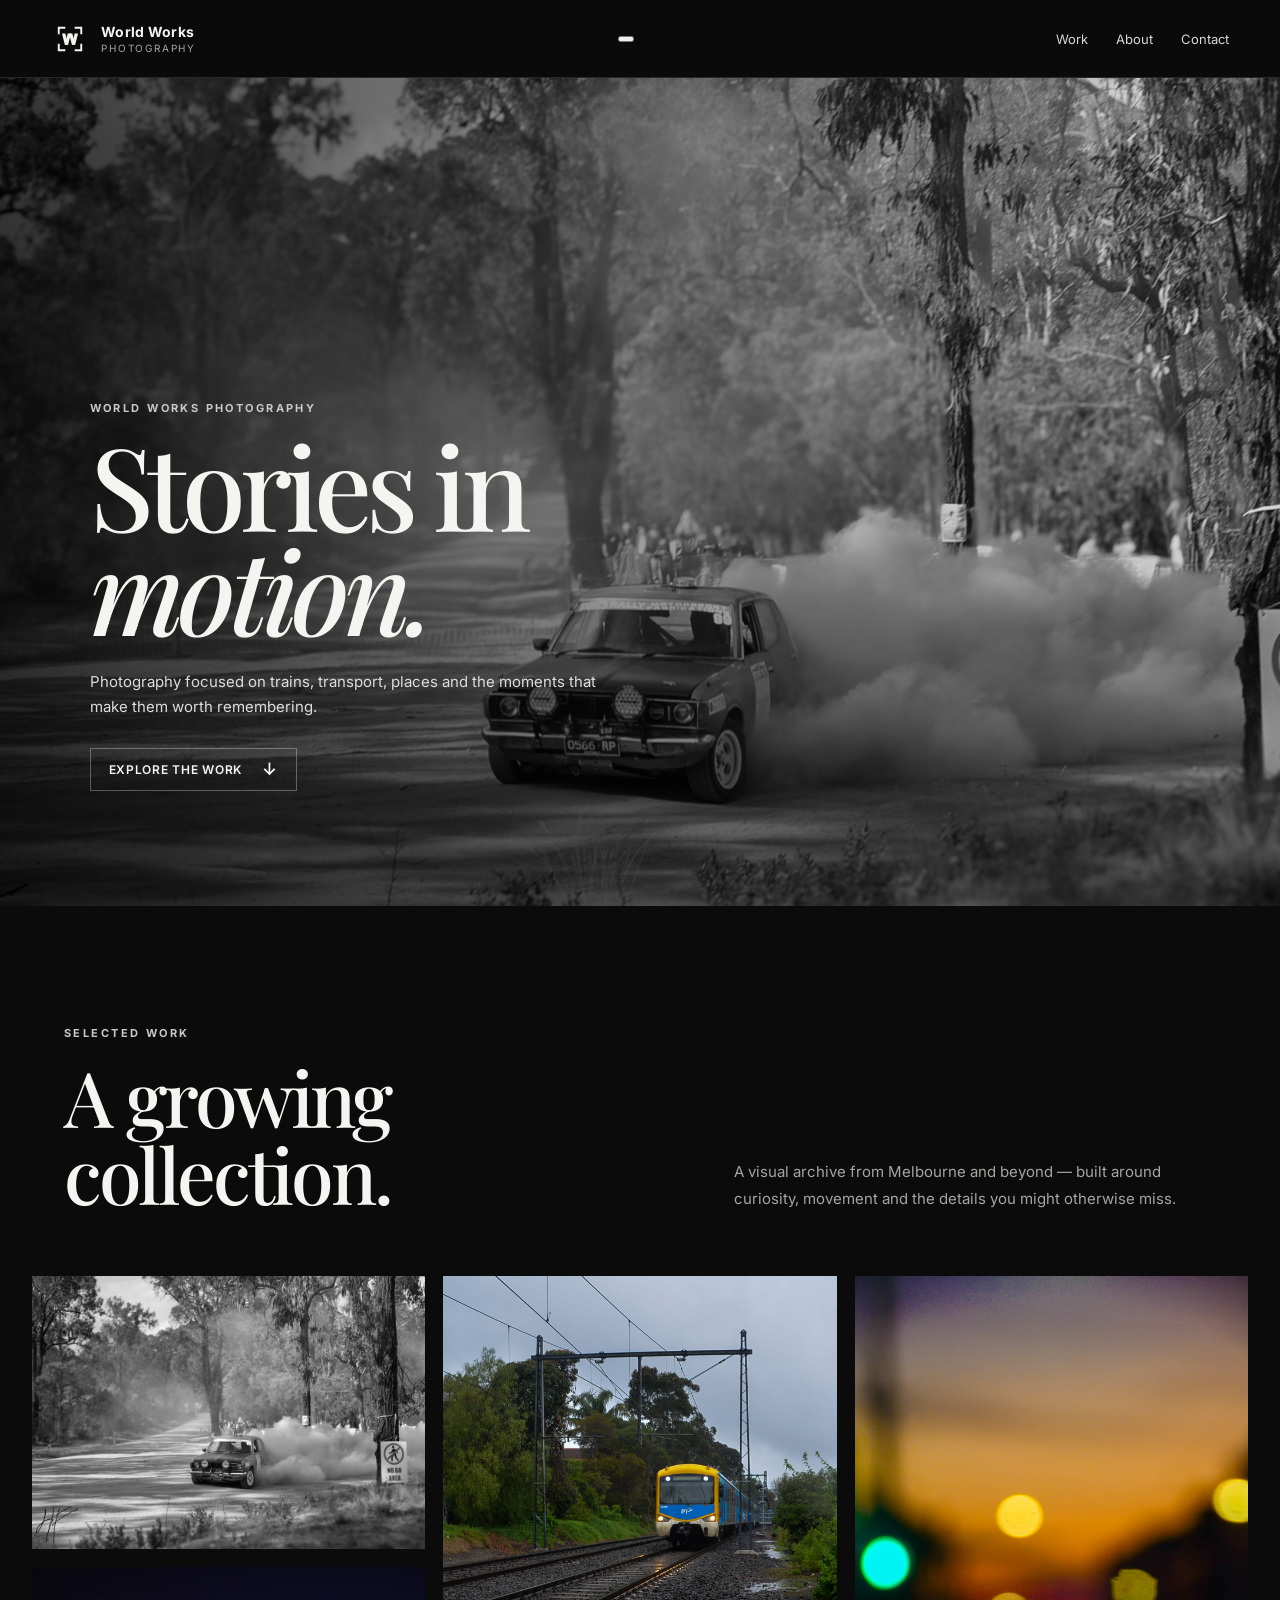
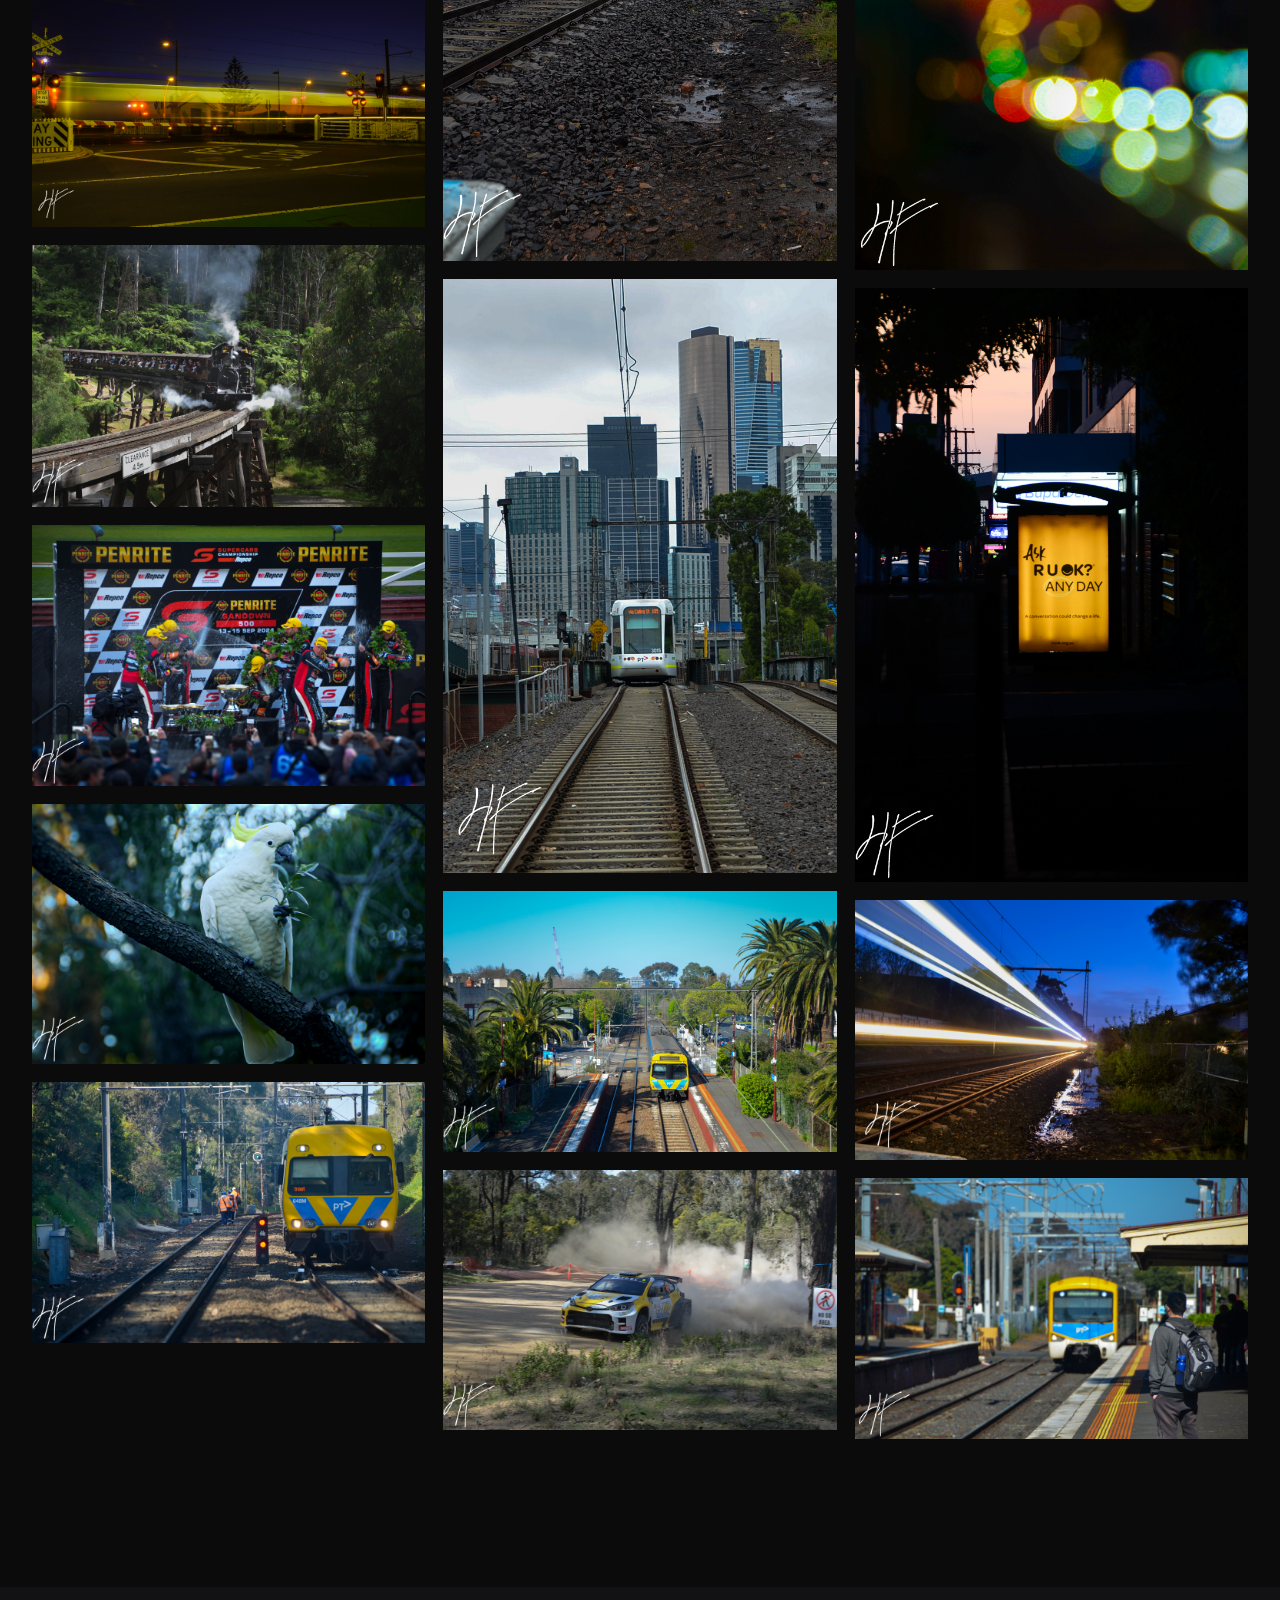
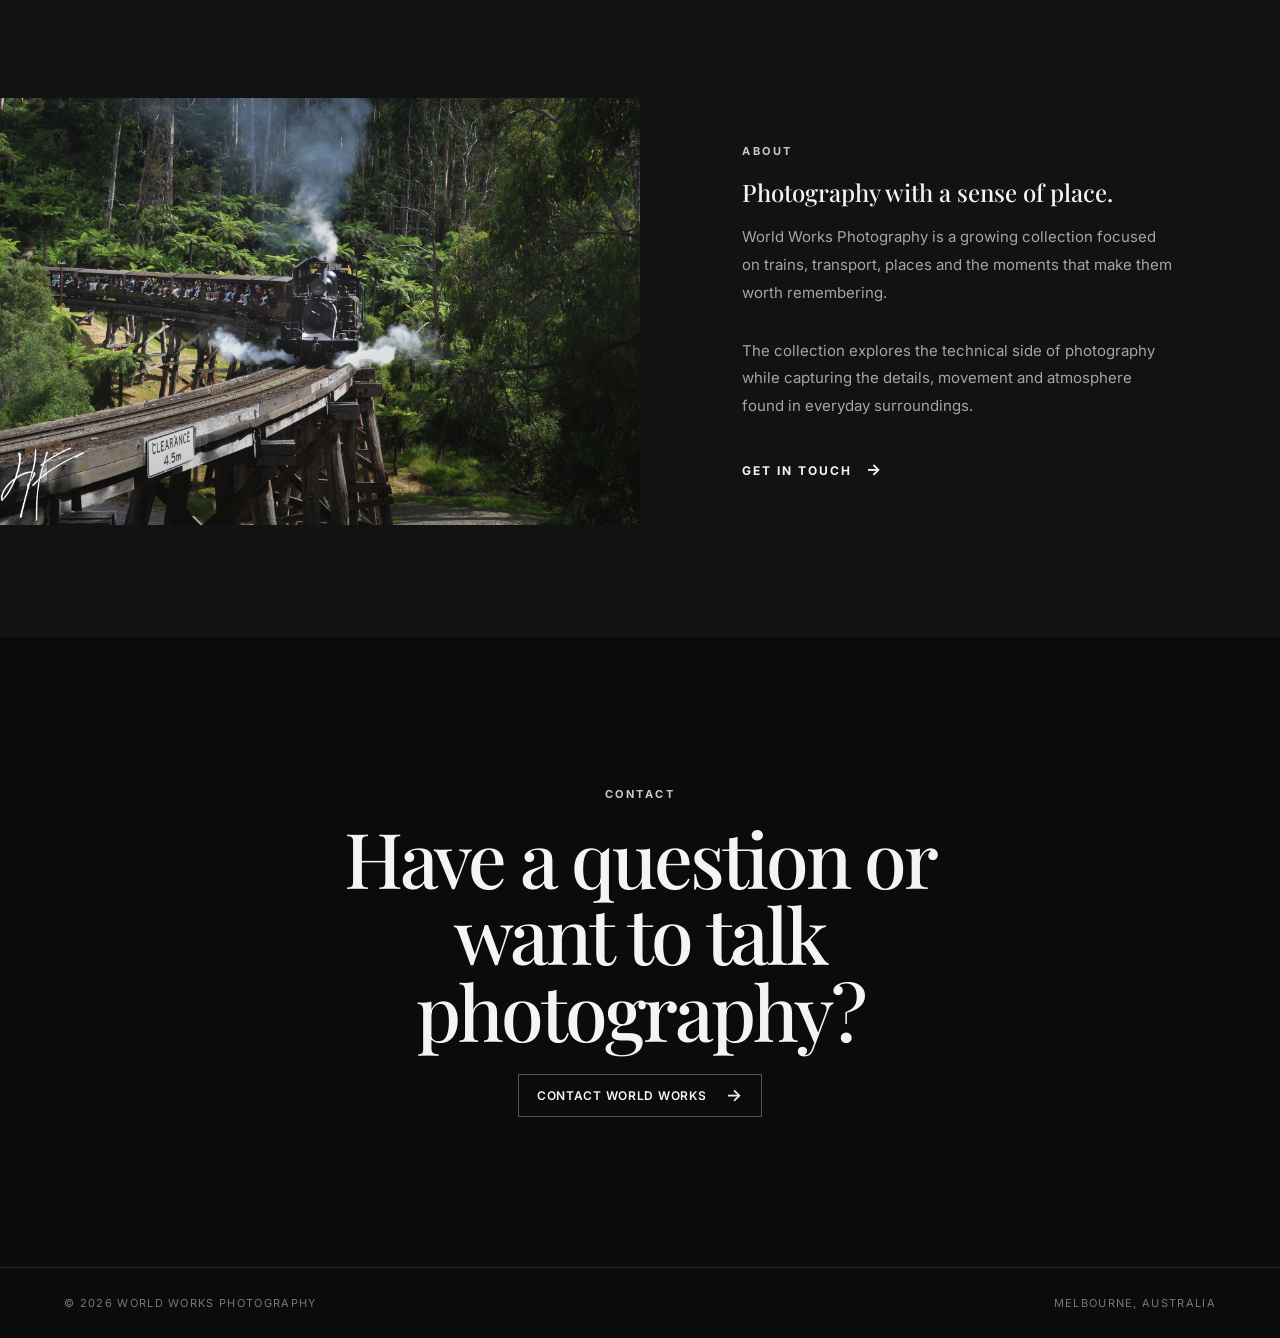
==== commit dda06703: "Add mobile navigation toggle" ====
--- a/index.html
+++ b/index.html
@@ -41,7 +41,11 @@
       </span>
     </a>
 
-    <nav aria-label="Main navigation">
+    <button class="menu-toggle" id="menu-toggle" aria-label="Open navigation" aria-expanded="false" aria-controls="site-nav">
+      <span></span><span></span>
+    </button>
+
+    <nav id="site-nav" aria-label="Main navigation">
       <a href="#work">Work</a>
       <a href="#about">About</a>
       <a href="#contact">Contact</a>
--- a/style.css
+++ b/style.css
@@ -96,7 +96,7 @@
 .photo { position:relative; width:100%; display:inline-block; vertical-align:top; margin:0 0 18px; overflow:hidden; background:transparent; break-inside:avoid; }
 .photo-wide,.photo-tall { width:100%; }
 .photo-button { appearance:none; border:0; padding:0; margin:0; background:none; display:block; position:relative; width:100%; cursor:zoom-in; overflow:hidden; transition:opacity .3s ease; }
-.photo img { width:100%; height:auto; display:block; transition:transform .7s cubic-bezier(.2,.7,.2,1),filter .4s; }
+.photo img { width:100%; height:auto; display:block; transition:transform .7s cubic-bezier(.2,.7,.2,1),filter .45s ease; }
 .photo-wide img,.photo-tall img { width:100%; height:auto; aspect-ratio:auto; object-fit:cover; }
 .photo:hover img { transform:scale(1.035); filter:brightness(.78); }
 .photo-button:active { opacity:.9; }
@@ -186,6 +186,21 @@
 .error-content > p:not(.eyebrow) { color:#ddd; font-size:15px; line-height:1.7; margin:0 auto 32px; }
 
 
+/* PREMIUM PHOTO HOVER */
+.photo-button::before {
+  content: "";
+  position: absolute;
+  inset: 0;
+  z-index: 2;
+  background: linear-gradient(180deg, transparent 55%, rgba(0,0,0,.5) 100%);
+  opacity: 0;
+  transition: opacity .45s ease;
+  pointer-events: none;
+}
+.photo-button:hover::before {
+  opacity: 1;
+}
+
 /* SUBTLE FADE-IN */
 .reveal {
   opacity: 0;
@@ -225,3 +240,123 @@
 nav a.active::after {
   transform: scaleX(1);
 }
+
+
+/* PAGE LOADER */
+.page-loader {
+  position: fixed;
+  inset: 0;
+  z-index: 100;
+  display: grid;
+  place-items: center;
+  background: #0b0b0c;
+  transition: opacity .6s ease, visibility .6s ease;
+}
+.page-loader.loaded {
+  opacity: 0;
+  visibility: hidden;
+  pointer-events: none;
+}
+.loader-inner {
+  display: flex;
+  flex-direction: column;
+  align-items: center;
+  text-align: center;
+  animation: loaderEnter .7s ease both;
+}
+.loader-logo {
+  width: 48px;
+  height: 48px;
+  object-fit: contain;
+  margin-bottom: 18px;
+}
+.loader-name {
+  font-size: 13px;
+  font-weight: 700;
+  letter-spacing: .18em;
+}
+.loader-subtitle {
+  margin-top: 5px;
+  color: #777;
+  font-size: 9px;
+  letter-spacing: .28em;
+}
+@keyframes loaderEnter {
+  from { opacity: 0; transform: translateY(8px); }
+  to { opacity: 1; transform: translateY(0); }
+}
+@media (prefers-reduced-motion: reduce) {
+  .page-loader,
+  .loader-inner {
+    transition: none;
+    animation: none;
+  }
+}
+
+
+
+
+/* LIGHTBOX OPEN/CLOSE ANIMATION */
+.lightbox {
+  opacity: 0;
+  transition: opacity .45s ease;
+}
+.lightbox.open {
+  opacity: 1;
+}
+.lightbox img {
+  transform: scale(.96);
+  opacity: 0;
+  transition: transform .6s cubic-bezier(.22,1,.36,1), opacity .4s ease;
+  will-change: transform, opacity;
+}
+.lightbox.open img {
+  transform: scale(1);
+  opacity: 1;
+}
+.lightbox-close,
+.lightbox-nav,
+#lightbox-info {
+  opacity: 0;
+  transition: opacity .4s ease .12s;
+}
+.lightbox.open .lightbox-close,
+.lightbox.open .lightbox-nav,
+.lightbox.open #lightbox-info {
+  opacity: 1;
+}
+@media (prefers-reduced-motion: reduce) {
+  .lightbox,
+  .lightbox img,
+  .lightbox-close,
+  .lightbox-nav,
+  #lightbox-info {
+    transition: none;
+  }
+}
+
+
+/* GALLERY HEADING */
+.gallery-heading {
+  width: 100%;
+  max-width: var(--max);
+  margin: 0 auto;
+  padding: 0 clamp(16px, 2.5vw, 40px) 22px;
+  display: flex;
+  justify-content: space-between;
+  align-items: baseline;
+  color: var(--muted);
+  font-size: 10px;
+  font-weight: 600;
+  letter-spacing: .14em;
+  text-transform: uppercase;
+}
+.gallery-heading span:first-child {
+  color: #f4f4f1;
+}
+@media (max-width: 520px) {
+  .gallery-heading {
+    padding: 0 10px 16px;
+    font-size: 8px;
+  }
+}
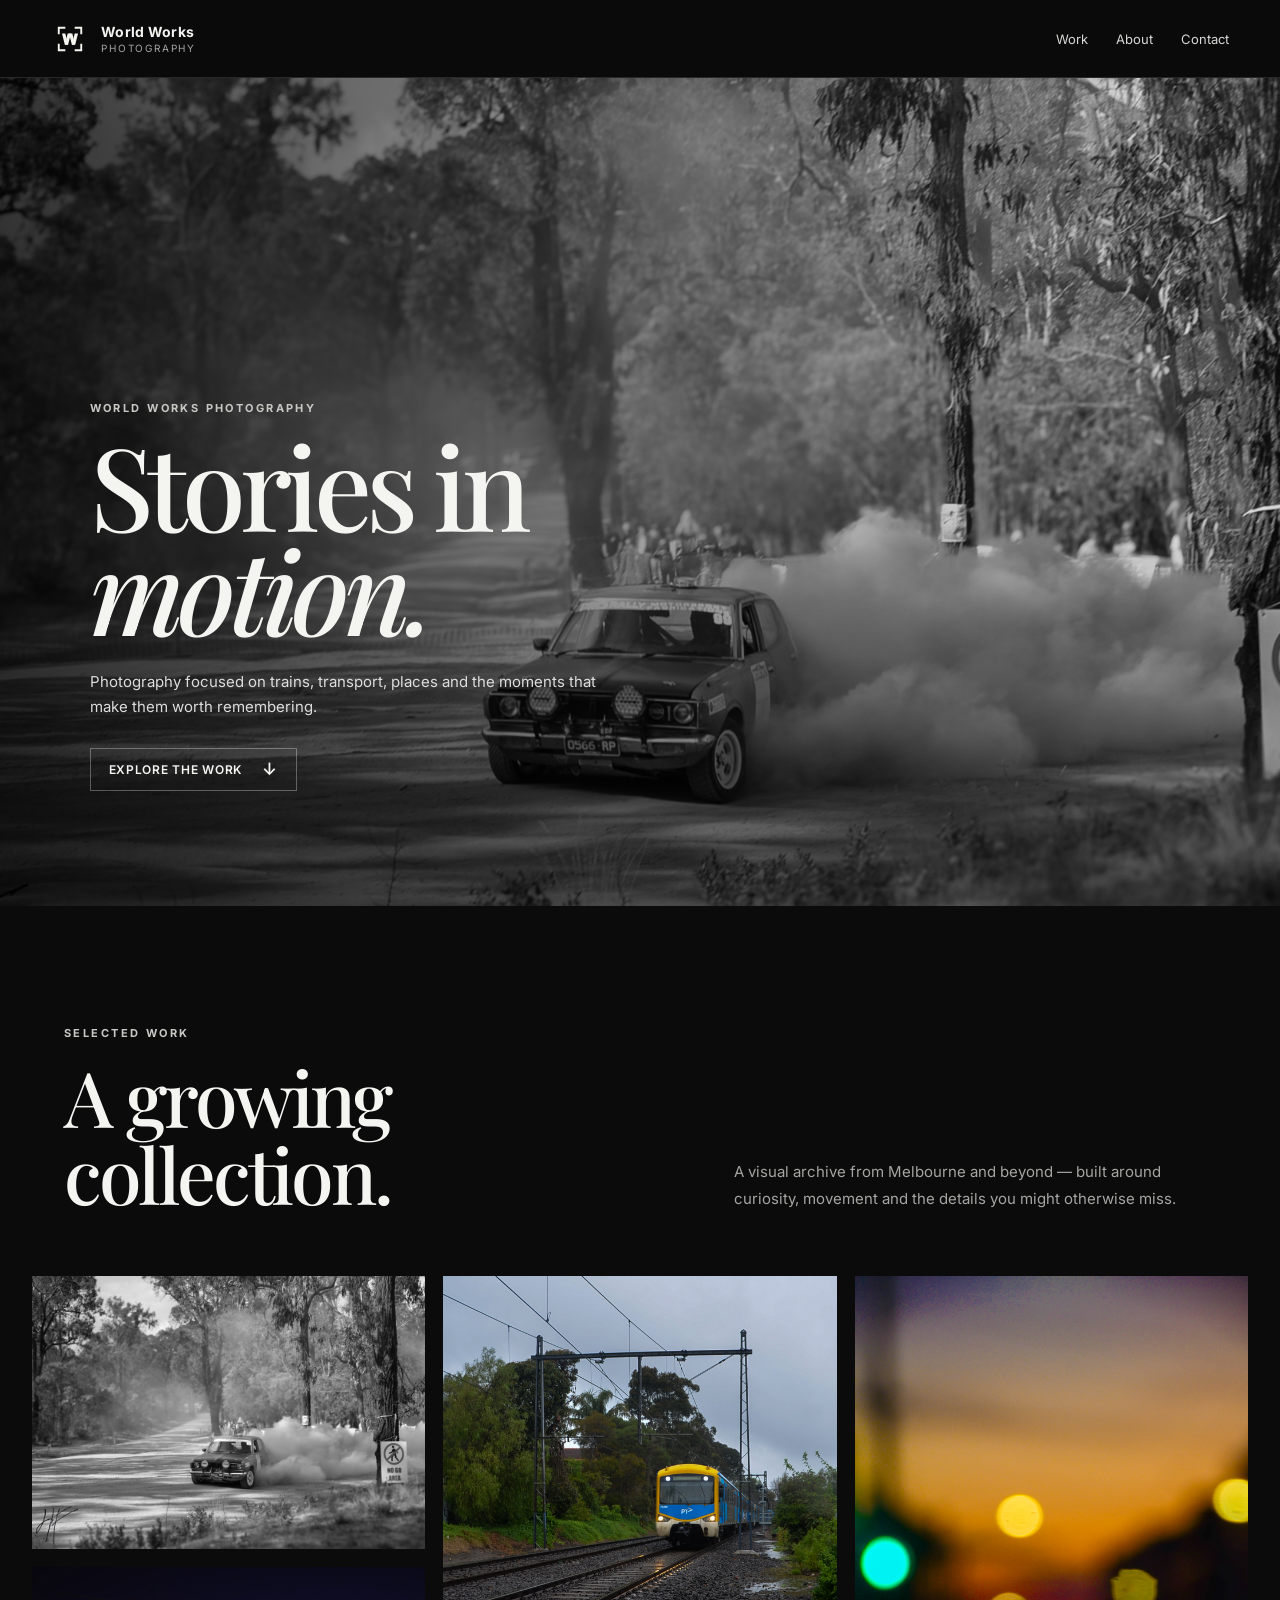
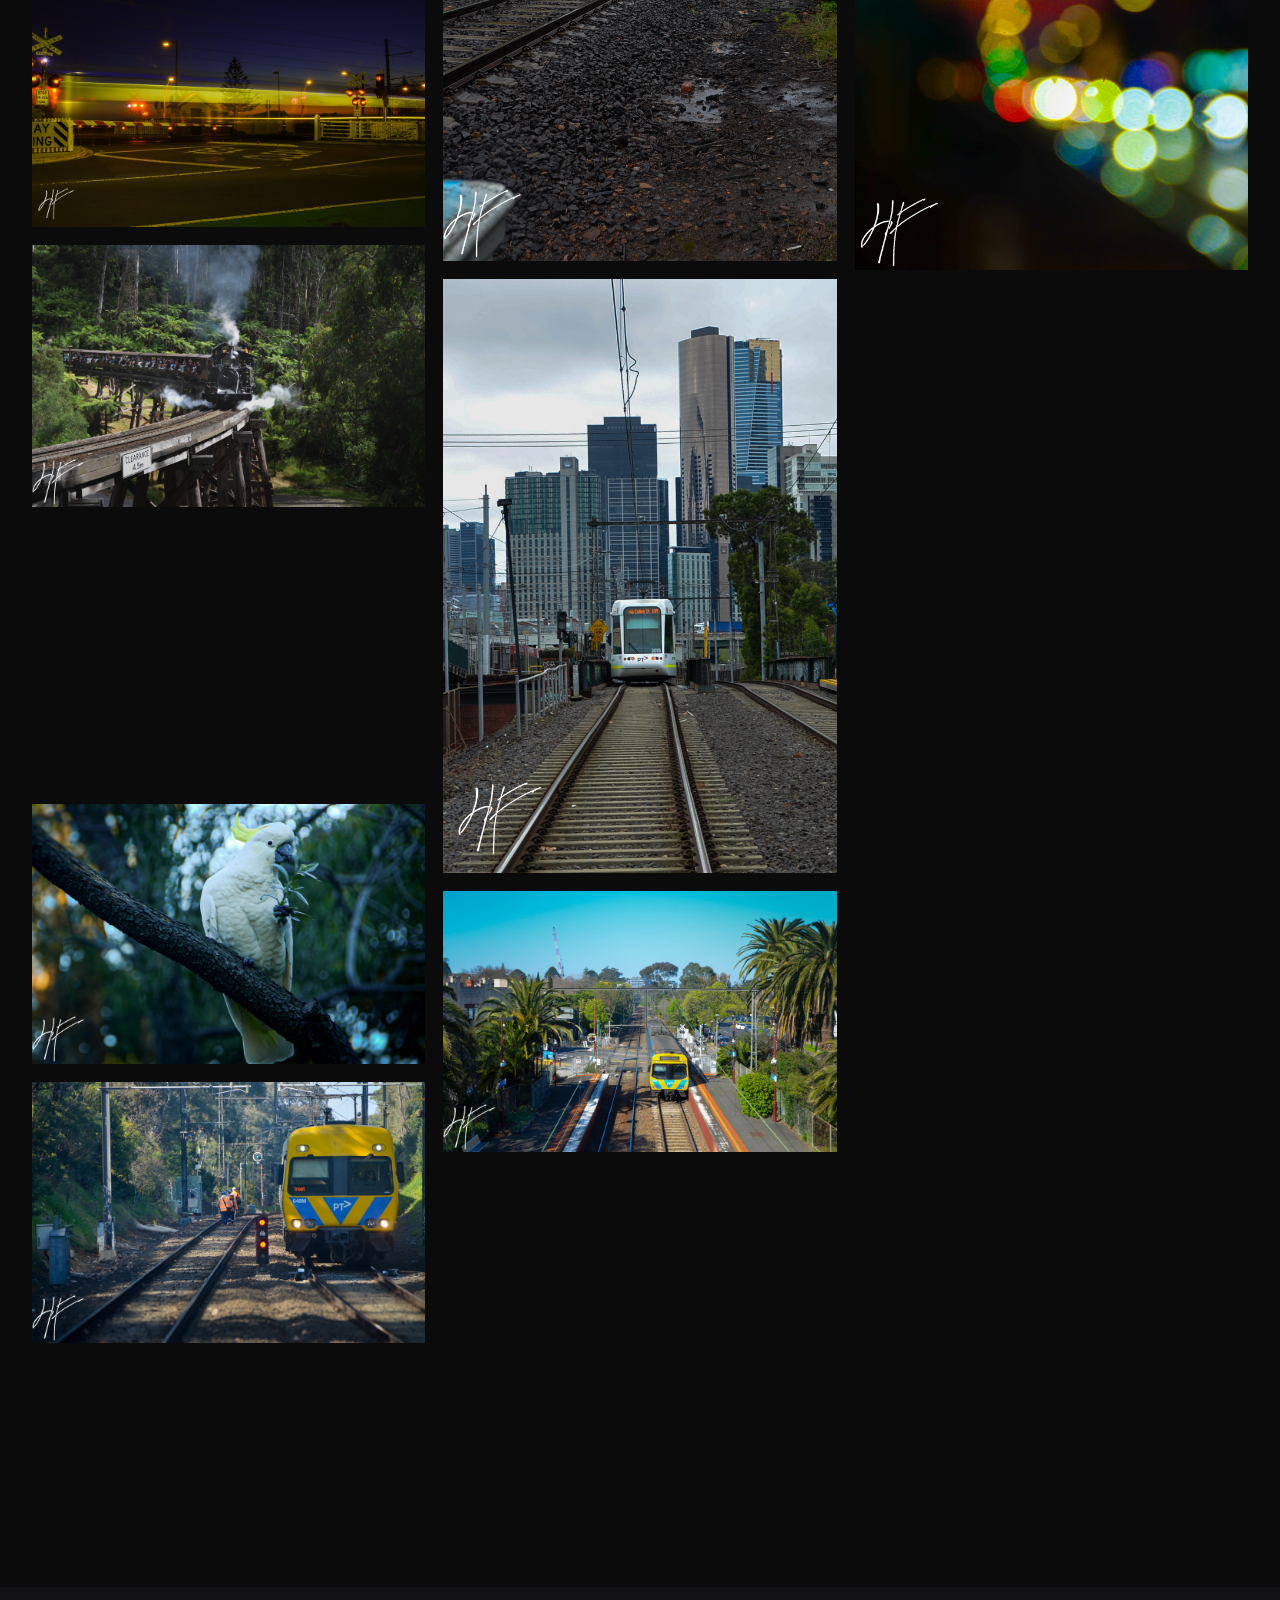
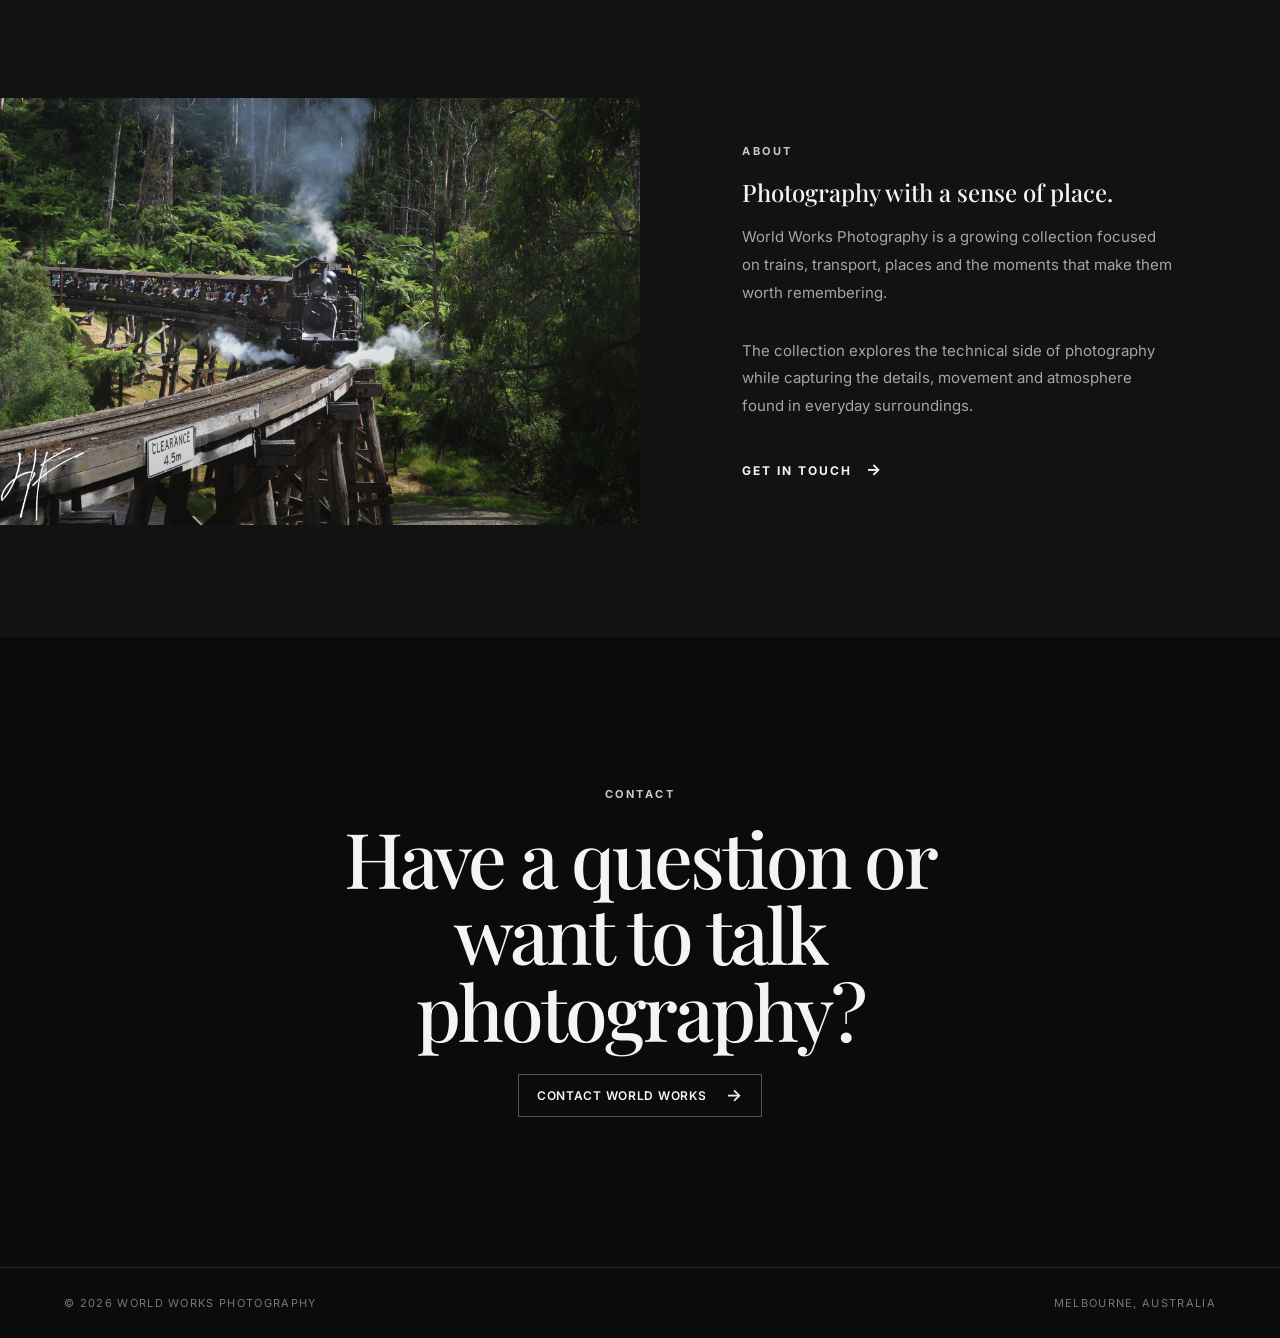
==== commit e55a0419: "Optimize gallery image decoding" ====
--- a/index.html
+++ b/index.html
@@ -32,7 +32,7 @@
 
     <a class="brand" href="#top" aria-label="World Works Photography home">
       <span class="brand-mark">
-  <img src="favicon.svg" alt="World Works Photography">
+  <img src="favicon.svg" alt="World Works Photography" decoding="async">
 </span>
 
       <span>
@@ -64,7 +64,7 @@
         src="images/01.jpg"
         alt="Featured photograph by World Works Photography"
         fetchpriority="high"
-      >
+       decoding="async">
 
       <div class="hero-overlay"></div>
 
@@ -129,7 +129,7 @@
             src="images/01.jpg"
             alt="The Dust Of Speed — World Works Photography"
             loading="eager"
-          >
+           decoding="async">
 
           <span class="photo-number">
             The Dust Of Speed
@@ -155,7 +155,7 @@
             src="images/02.jpg"
             alt="The Carriage Of Time — World Works Photography"
             loading="lazy"
-          >
+           decoding="async">
 
           <span class="photo-number">
             The Carriage Of Time
@@ -181,7 +181,7 @@
             src="images/03.jpg"
             alt="Billys Fuming — World Works Photography"
             loading="lazy"
-          >
+           decoding="async">
 
           <span class="photo-number">
             Billys Fuming
@@ -207,7 +207,7 @@
             src="images/04.jpg"
             alt="Victory Is Sweet — World Works Photography"
             loading="lazy"
-          >
+           decoding="async">
 
           <span class="photo-number">
             Victory Is Sweet
@@ -233,7 +233,7 @@
             src="images/05.jpg"
             alt="Leaf Is Sweet — World Works Photography"
             loading="lazy"
-          >
+           decoding="async">
 
           <span class="photo-number">
             Leaf Is Sweet
@@ -259,7 +259,7 @@
             src="images/06.jpg"
             alt="Respect Seniority — World Works Photography"
             loading="lazy"
-          >
+           decoding="async">
 
           <span class="photo-number">
             Respect Seniority
@@ -285,7 +285,7 @@
             src="images/08.jpg"
             alt="Right On Track — World Works Photography"
             loading="lazy"
-          >
+           decoding="async">
 
           <span class="photo-number">
             Right On Track
@@ -311,7 +311,7 @@
             src="images/14.jpg"
             alt="City Bound — World Works Photography"
             loading="lazy"
-          >
+           decoding="async">
 
           <span class="photo-number">
             City Bound
@@ -337,7 +337,7 @@
             src="images/07.jpg"
             alt="Middle Of The Road — World Works Photography"
             loading="lazy"
-          >
+           decoding="async">
 
           <span class="photo-number">
             Middle Of The Road
@@ -363,7 +363,7 @@
             src="images/09.jpg"
             alt="Dust Devil — World Works Photography"
             loading="lazy"
-          >
+           decoding="async">
 
           <span class="photo-number">
             Dust Devil
@@ -389,7 +389,7 @@
             src="images/10.jpg"
             alt="Fire and Lights — World Works Photography"
             loading="lazy"
-          >
+           decoding="async">
 
           <span class="photo-number">
             Fire and Lights
@@ -415,7 +415,7 @@
             src="images/11.jpg"
             alt="One More Day — World Works Photography"
             loading="lazy"
-          >
+           decoding="async">
 
           <span class="photo-number">
             One More Day
@@ -441,7 +441,7 @@
             src="images/12.jpg"
             alt="Gods Speed — World Works Photography"
             loading="lazy"
-          >
+           decoding="async">
 
           <span class="photo-number">
             Gods Speed
@@ -467,7 +467,7 @@
             src="images/13.jpg"
             alt="Patience — World Works Photography"
             loading="lazy"
-          >
+           decoding="async">
 
           <span class="photo-number">
             Patience
@@ -490,7 +490,7 @@
           src="images/03.jpg"
           alt="World Works Photography"
           loading="lazy"
-        >
+         decoding="async">
 
       </div>
 
@@ -580,7 +580,7 @@
       id="lightbox-image"
       src=""
       alt=""
-    >
+     decoding="async">
 
 
     <div id="lightbox-info">
--- a/style.css
+++ b/style.css
@@ -360,3 +360,95 @@
     font-size: 8px;
   }
 }
+
+
+/* MOBILE NAVIGATION */
+.menu-toggle {
+  display: none;
+  width: 38px;
+  height: 38px;
+  padding: 0;
+  border: 0;
+  background: transparent;
+  align-items: center;
+  justify-content: center;
+  flex-direction: column;
+  gap: 6px;
+  cursor: pointer;
+}
+.menu-toggle span {
+  width: 18px;
+  height: 1px;
+  background: currentColor;
+  transition: transform .25s ease, opacity .2s ease;
+}
+.menu-toggle.open span:first-child {
+  transform: translateY(3.5px) rotate(45deg);
+}
+.menu-toggle.open span:last-child {
+  transform: translateY(-3.5px) rotate(-45deg);
+}
+@media (max-width: 520px) {
+  .menu-toggle { display: flex; }
+  .site-header { position: fixed; }
+  #site-nav {
+    position: absolute;
+    top: calc(100% + 8px);
+    right: 10px;
+    display: flex;
+    flex-direction: column;
+    gap: 0;
+    min-width: 150px;
+    padding: 8px;
+    background: rgba(18,18,20,.96);
+    border: 1px solid var(--line);
+    border-radius: 12px;
+    backdrop-filter: blur(18px);
+    opacity: 0;
+    visibility: hidden;
+    transform: translateY(-6px);
+    pointer-events: none;
+    transition: opacity .2s ease, transform .2s ease, visibility .2s ease;
+  }
+  #site-nav.open {
+    opacity: 1;
+    visibility: visible;
+    transform: translateY(0);
+    pointer-events: auto;
+  }
+  #site-nav a {
+    padding: 11px 12px;
+  }
+  #site-nav a::after {
+    display: none;
+  }
+}
+@media (prefers-reduced-motion: reduce) {
+  .menu-toggle span,
+  #site-nav {
+    transition: none;
+  }
+}
+
+
+/* IMAGE LOAD POLISH */
+.photo img {
+  filter: blur(10px);
+  transform: scale(1.02);
+  transition: filter .55s ease, transform .7s cubic-bezier(.2,.7,.2,1);
+}
+.photo img.is-loaded {
+  filter: blur(0);
+  transform: scale(1);
+}
+.photo:hover img.is-loaded {
+  transform: scale(1.035);
+  filter: brightness(.78);
+}
+@media (prefers-reduced-motion: reduce) {
+  .photo img {
+    filter: none;
+    transform: none;
+    transition: none;
+  }
+}
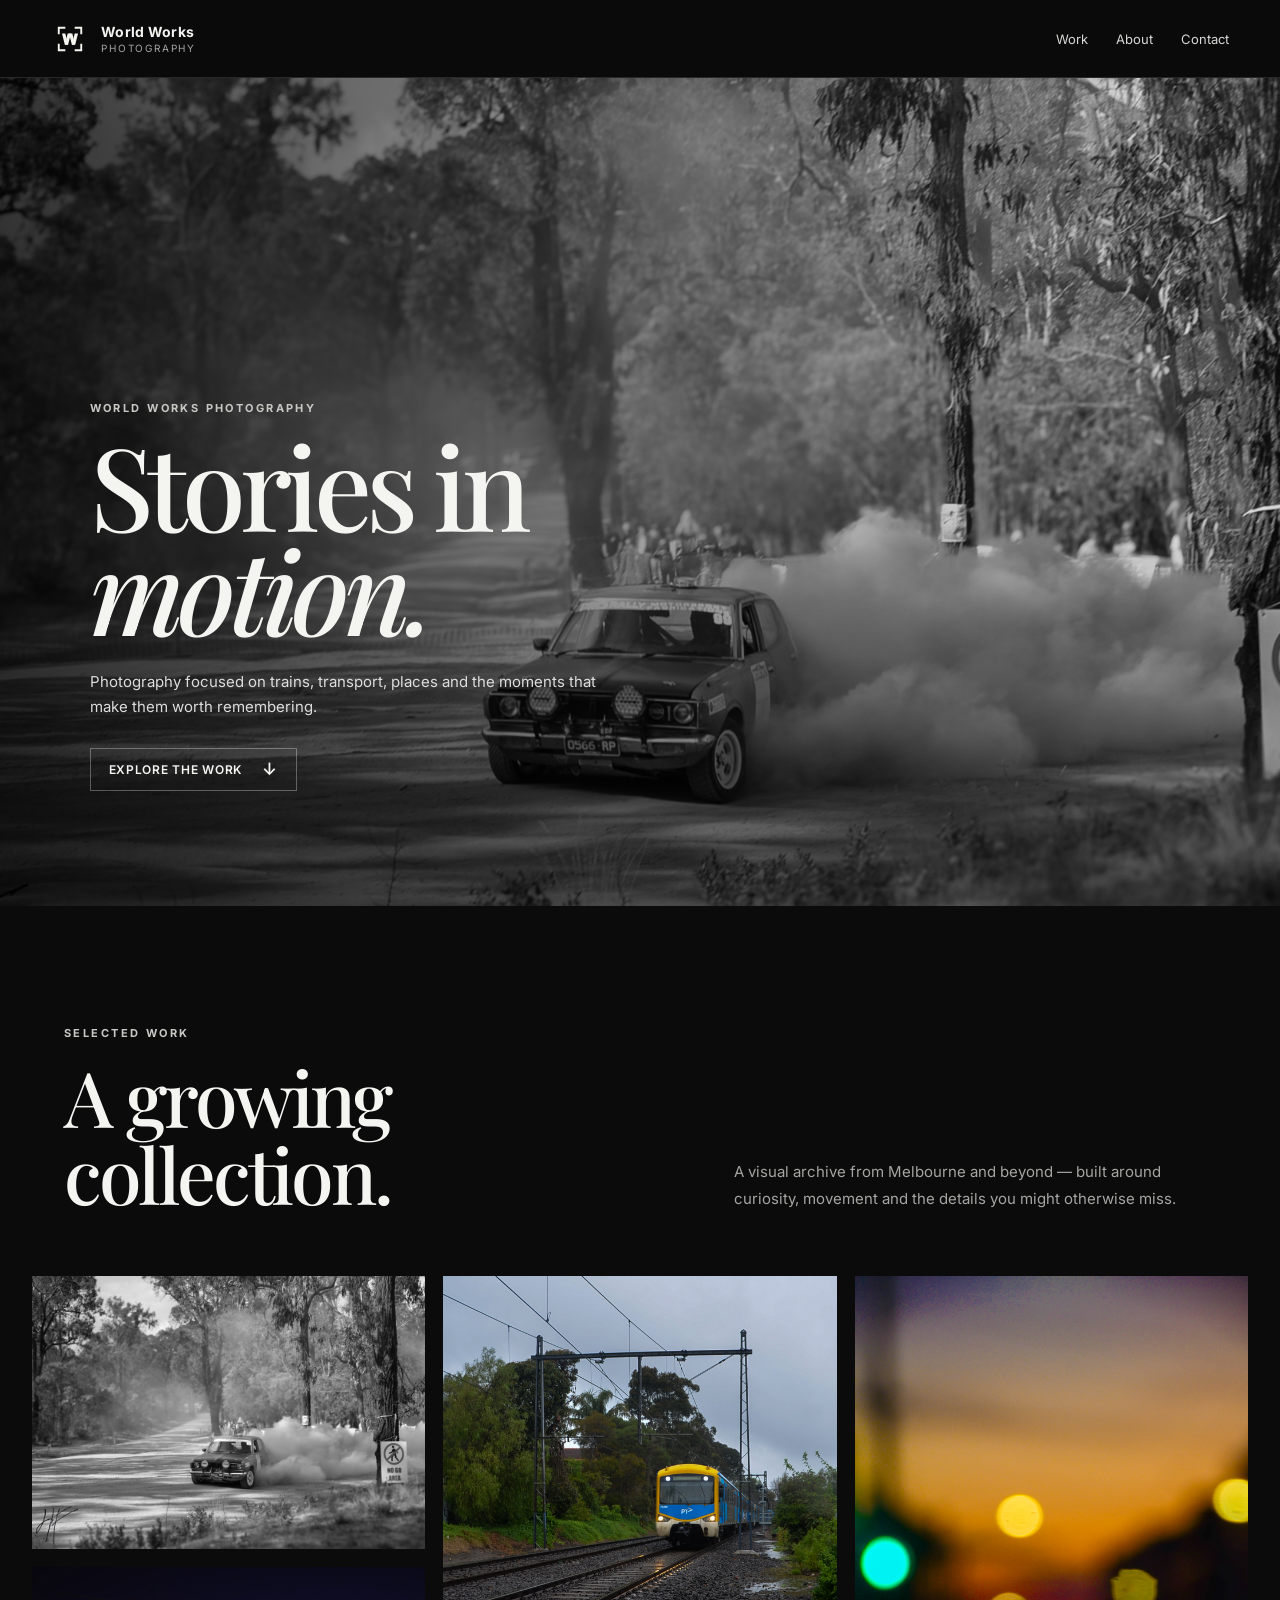
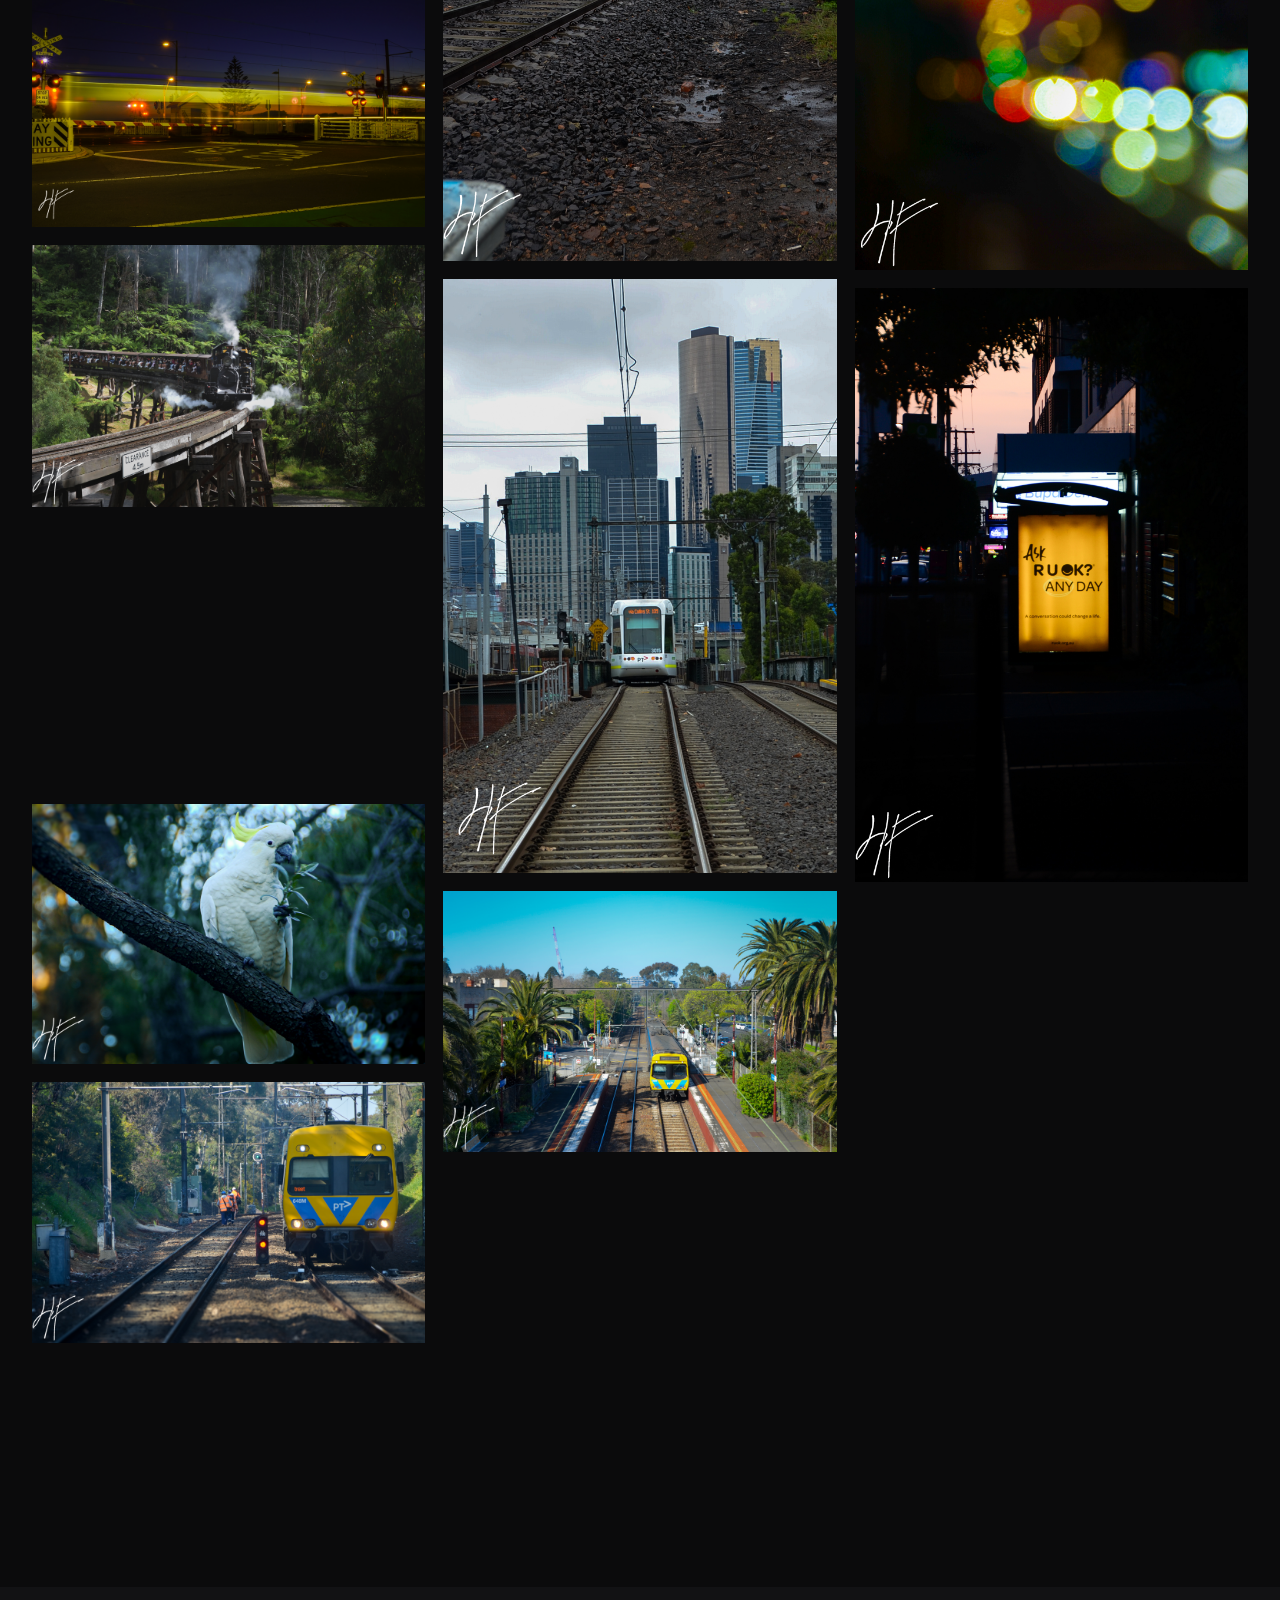
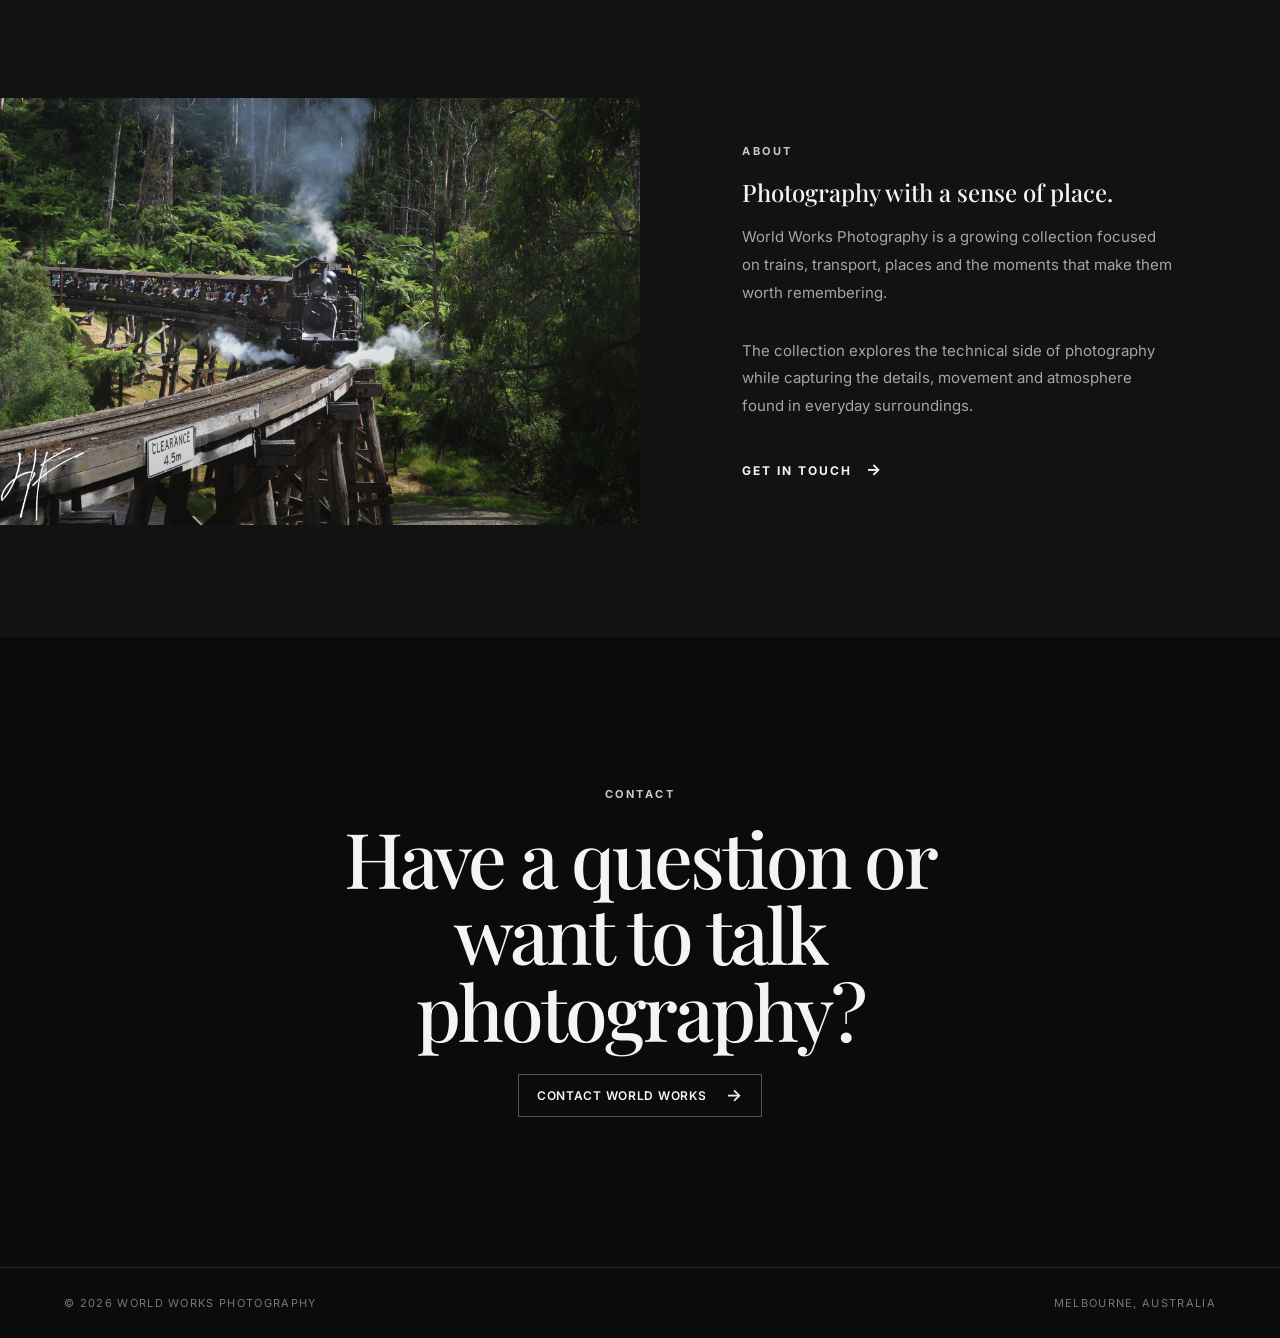
==== commit 4c467563: "Improve social sharing metadata" ====
--- a/index.html
+++ b/index.html
@@ -6,6 +6,15 @@
 
   <meta name="description" content="World Works Photography — trains, transport, places and moments captured around Melbourne and beyond.">
   <meta name="theme-color" content="#0b0b0c">
+
+  <meta property="og:title" content="World Works Photography">
+  <meta property="og:description" content="Trains, transport, places and moments captured around Melbourne and beyond.">
+  <meta property="og:type" content="website">
+  <meta property="og:image" content="images/01.jpg">
+  <meta name="twitter:card" content="summary_large_image">
+  <meta name="twitter:title" content="World Works Photography">
+  <meta name="twitter:description" content="Trains, transport, places and moments captured around Melbourne and beyond.">
+  <meta name="twitter:image" content="images/01.jpg">
 
   <title>World Works Photography</title>
 
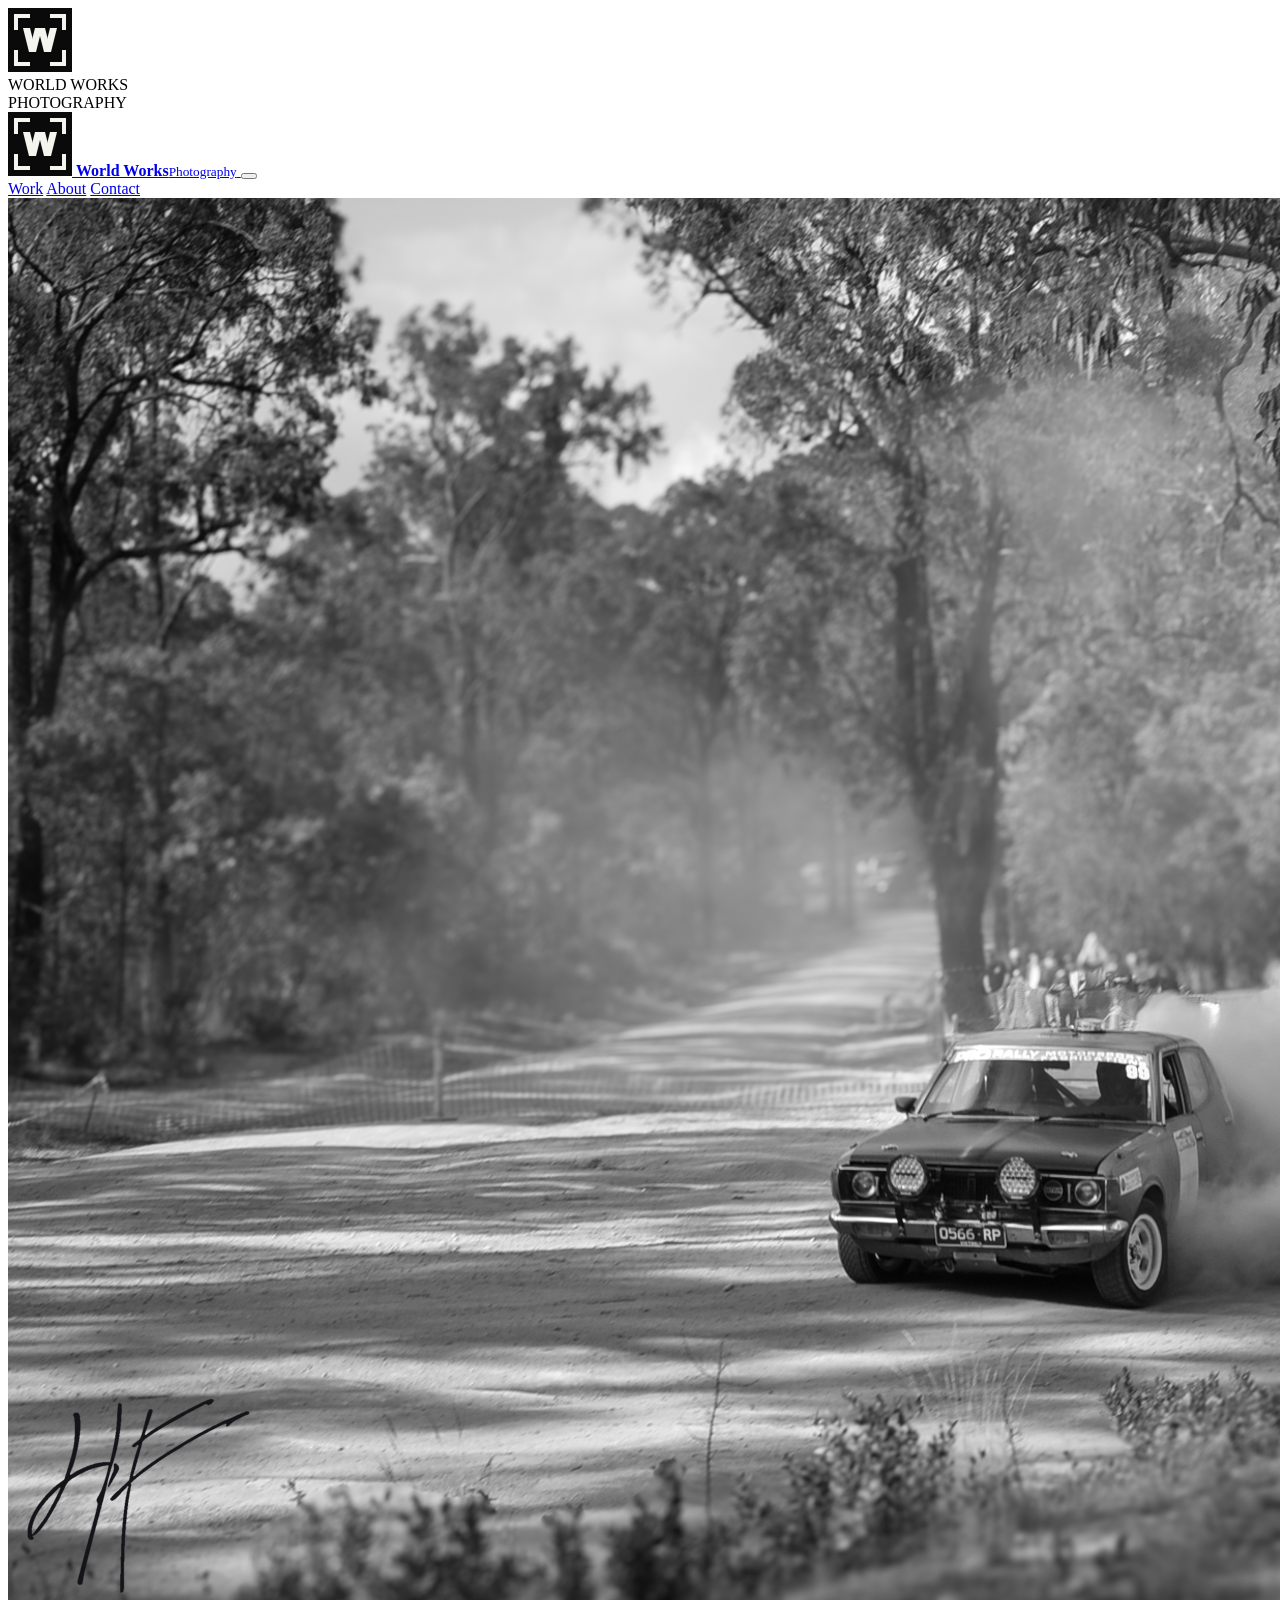
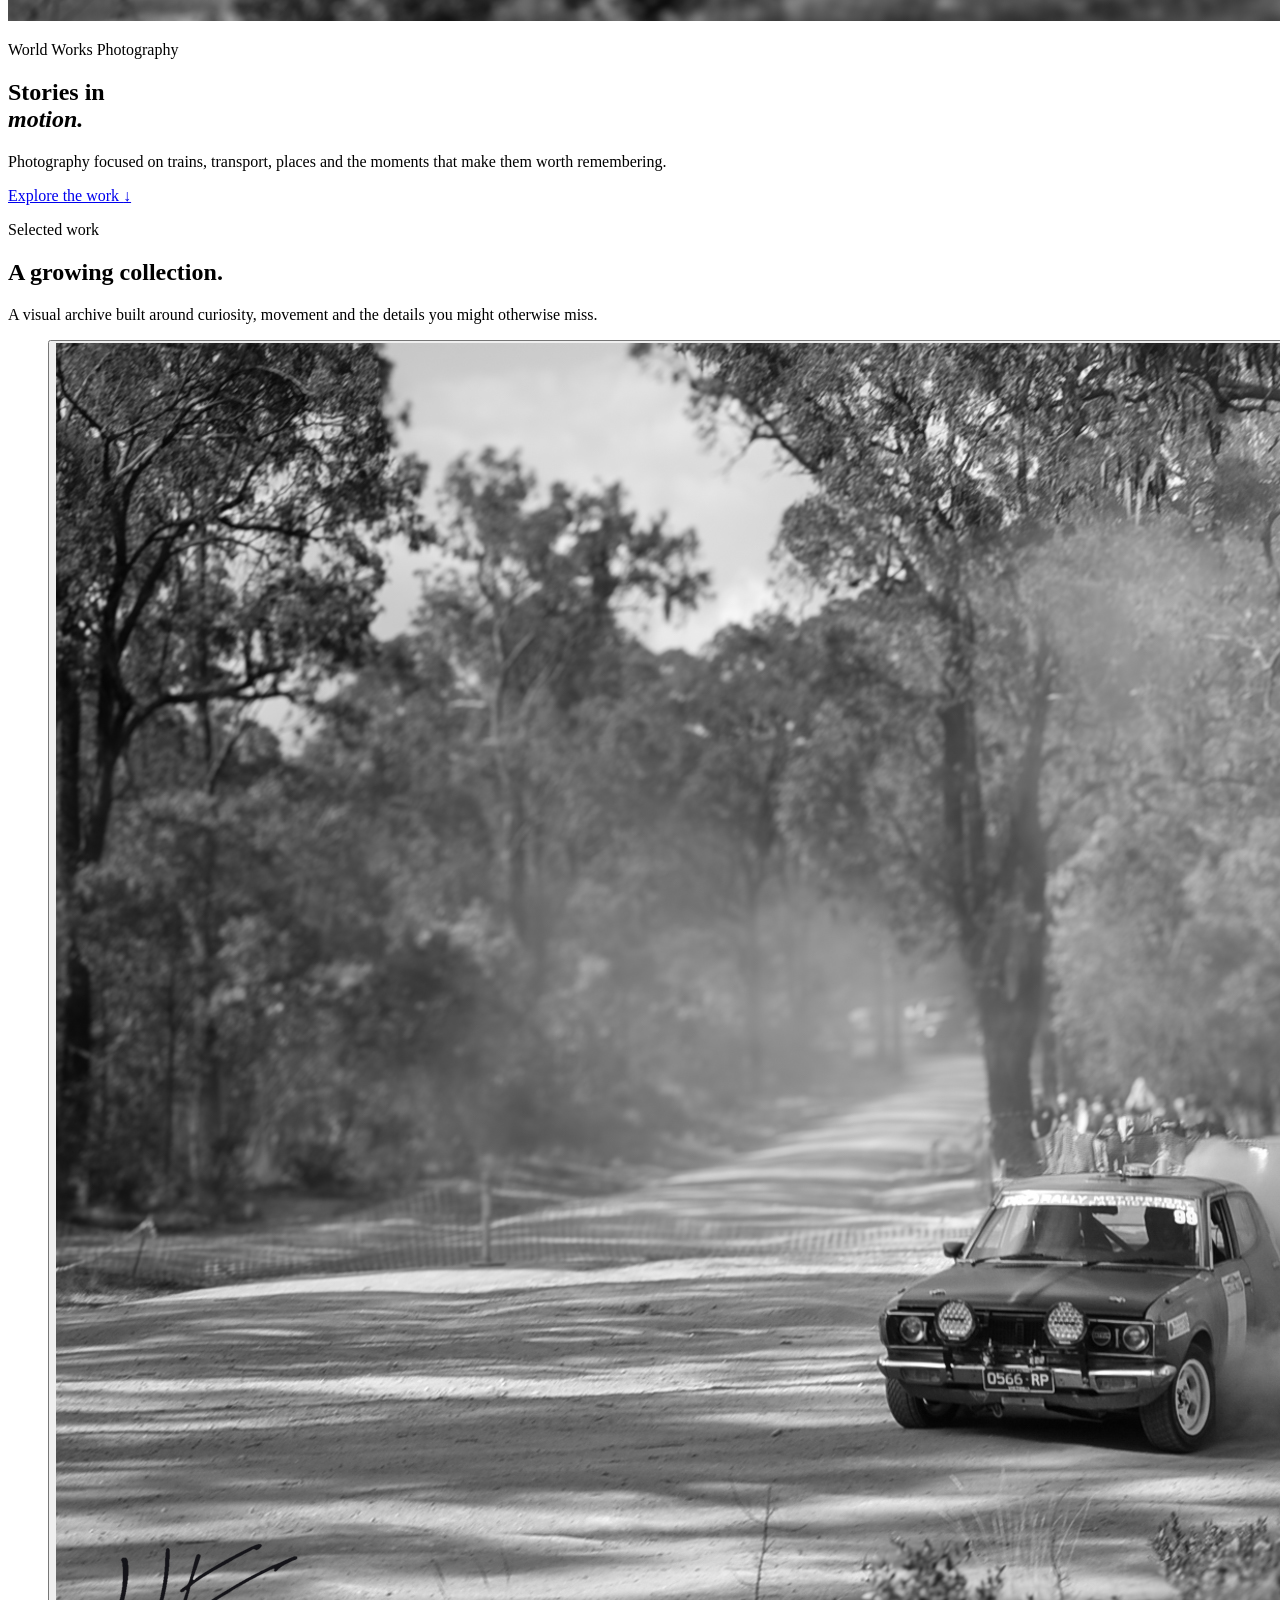
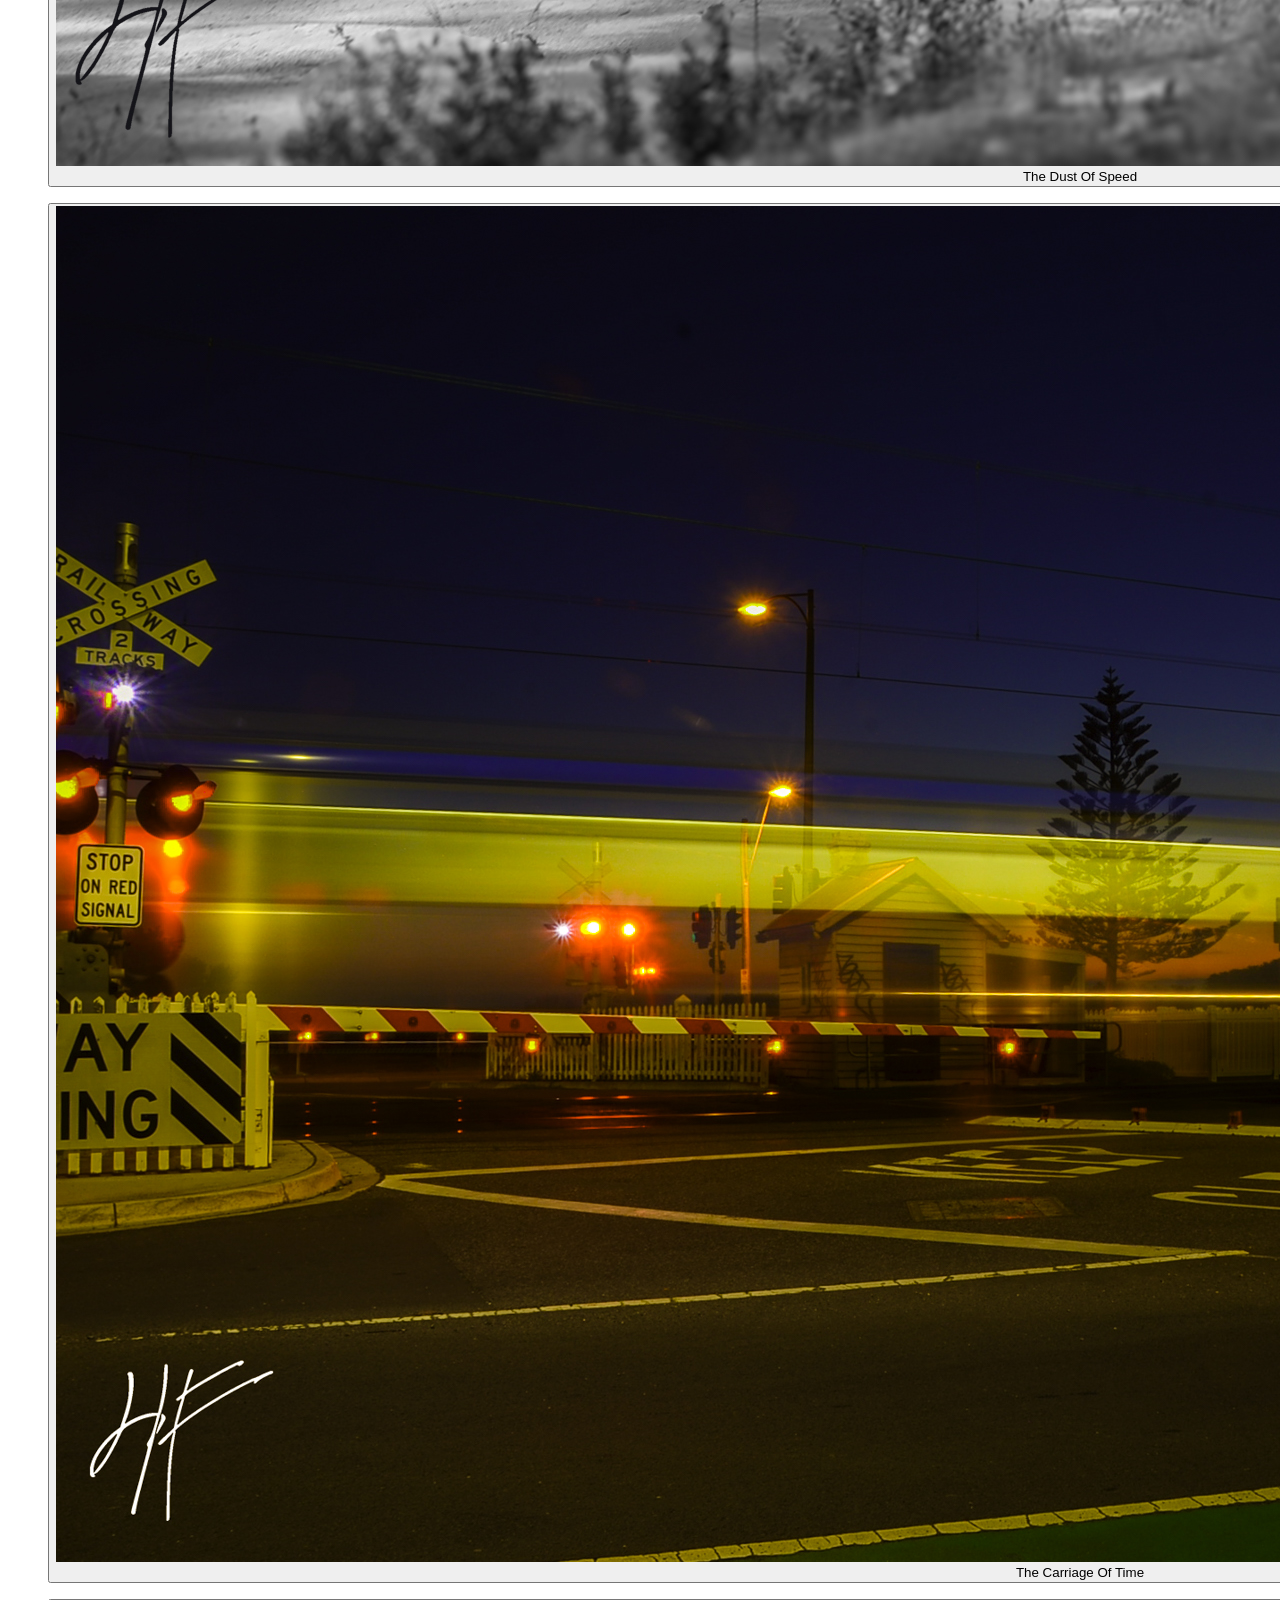
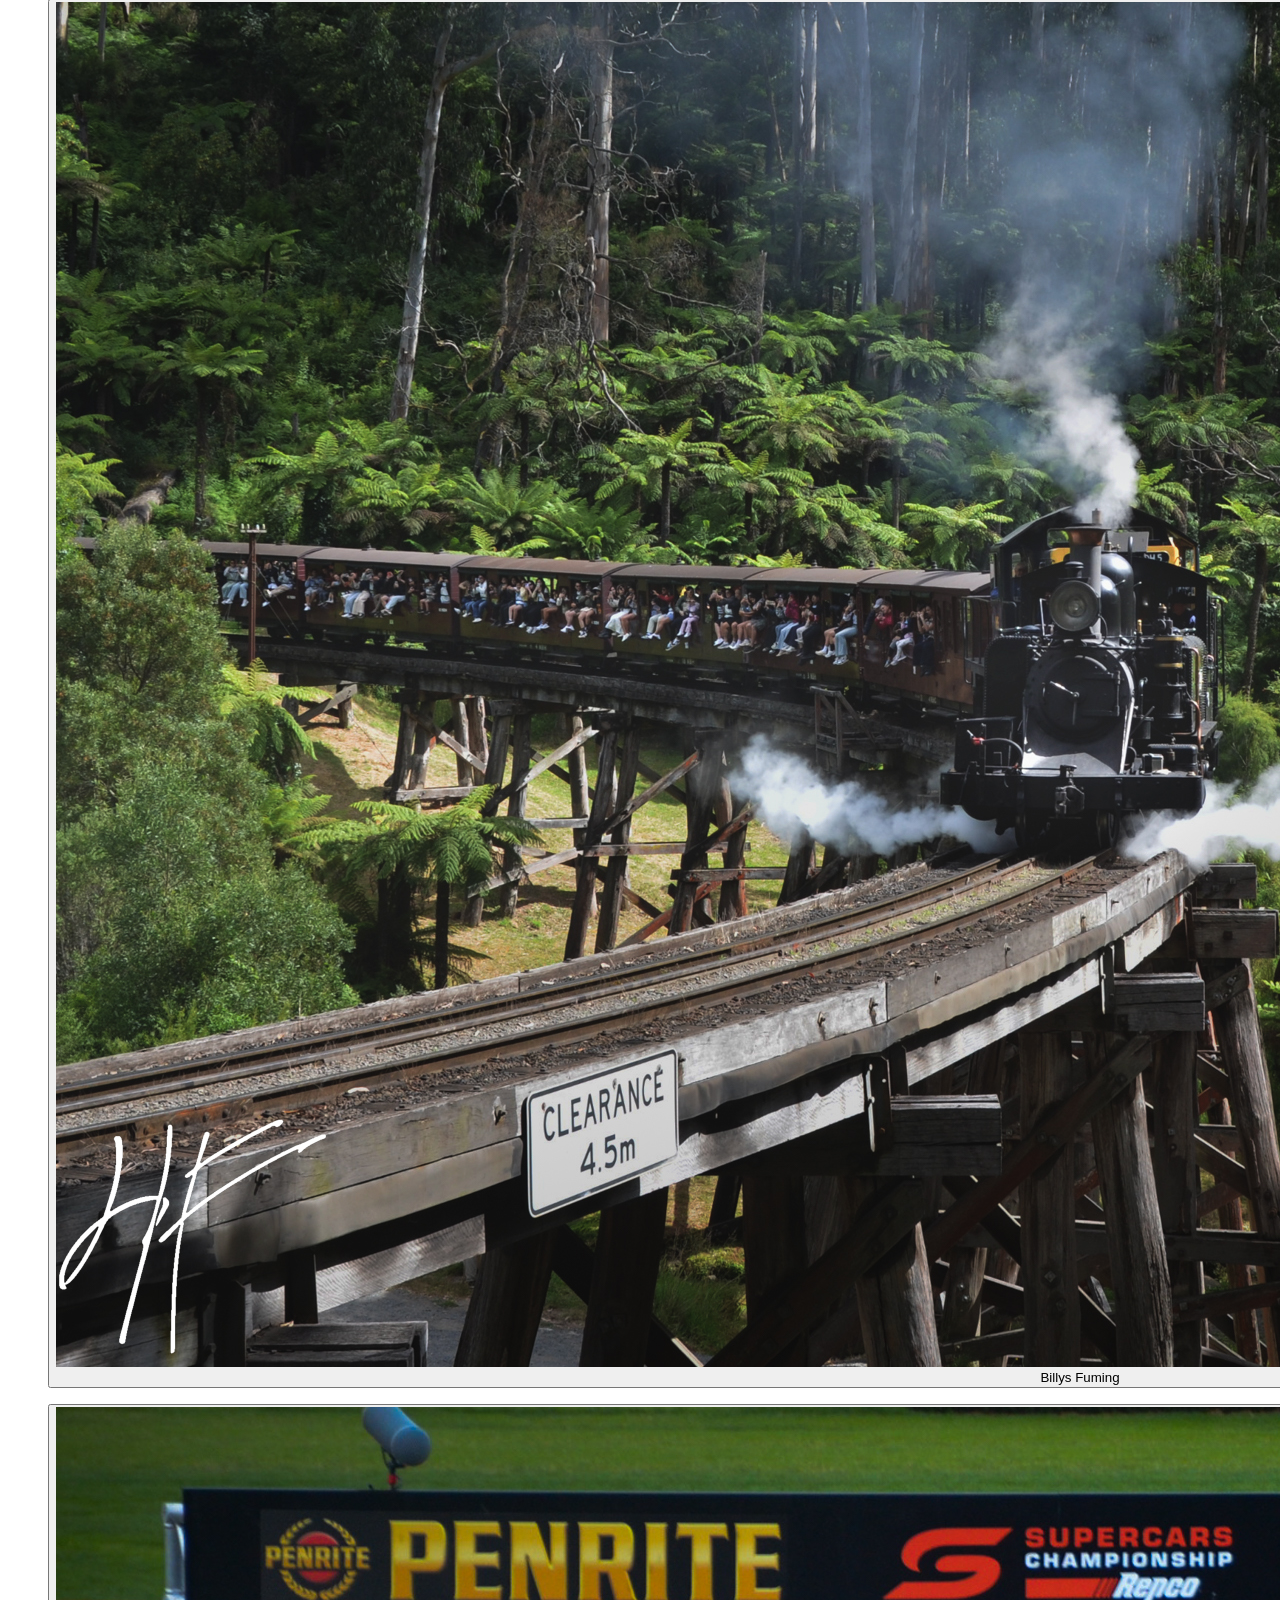
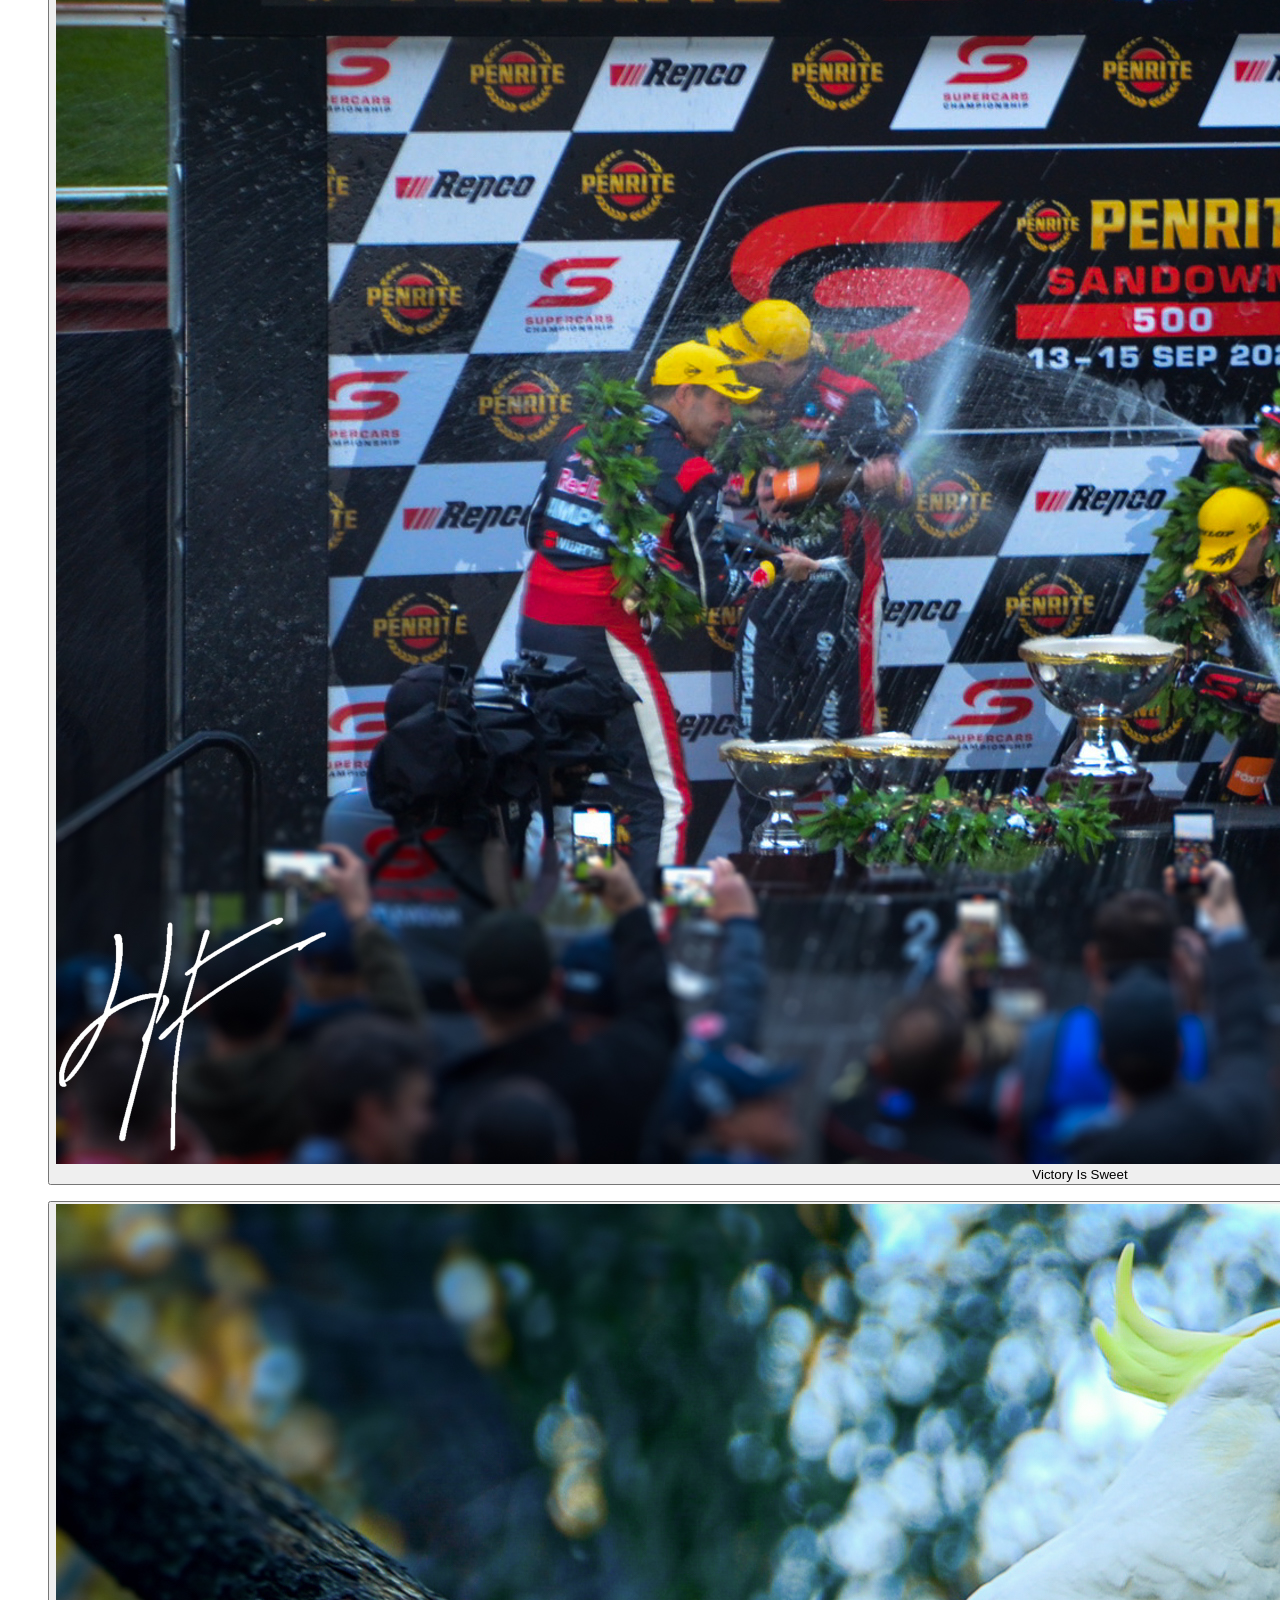
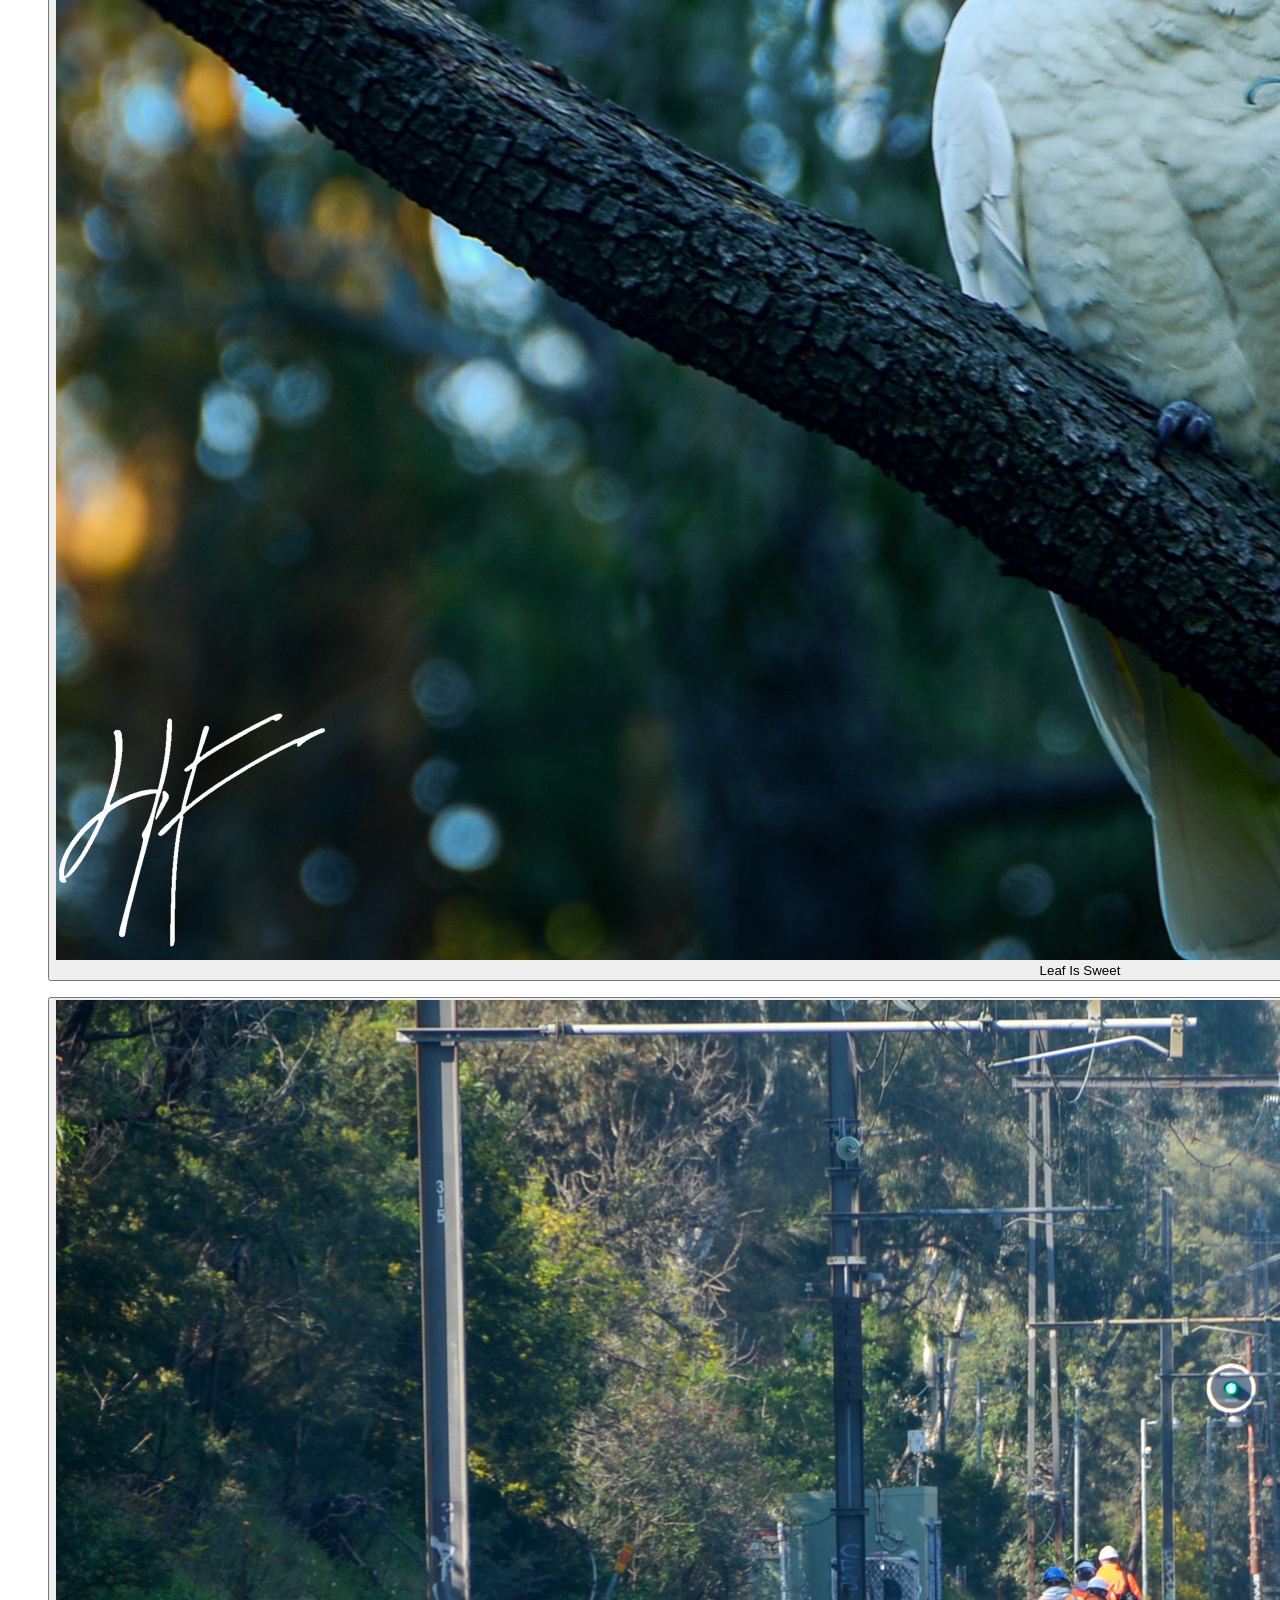
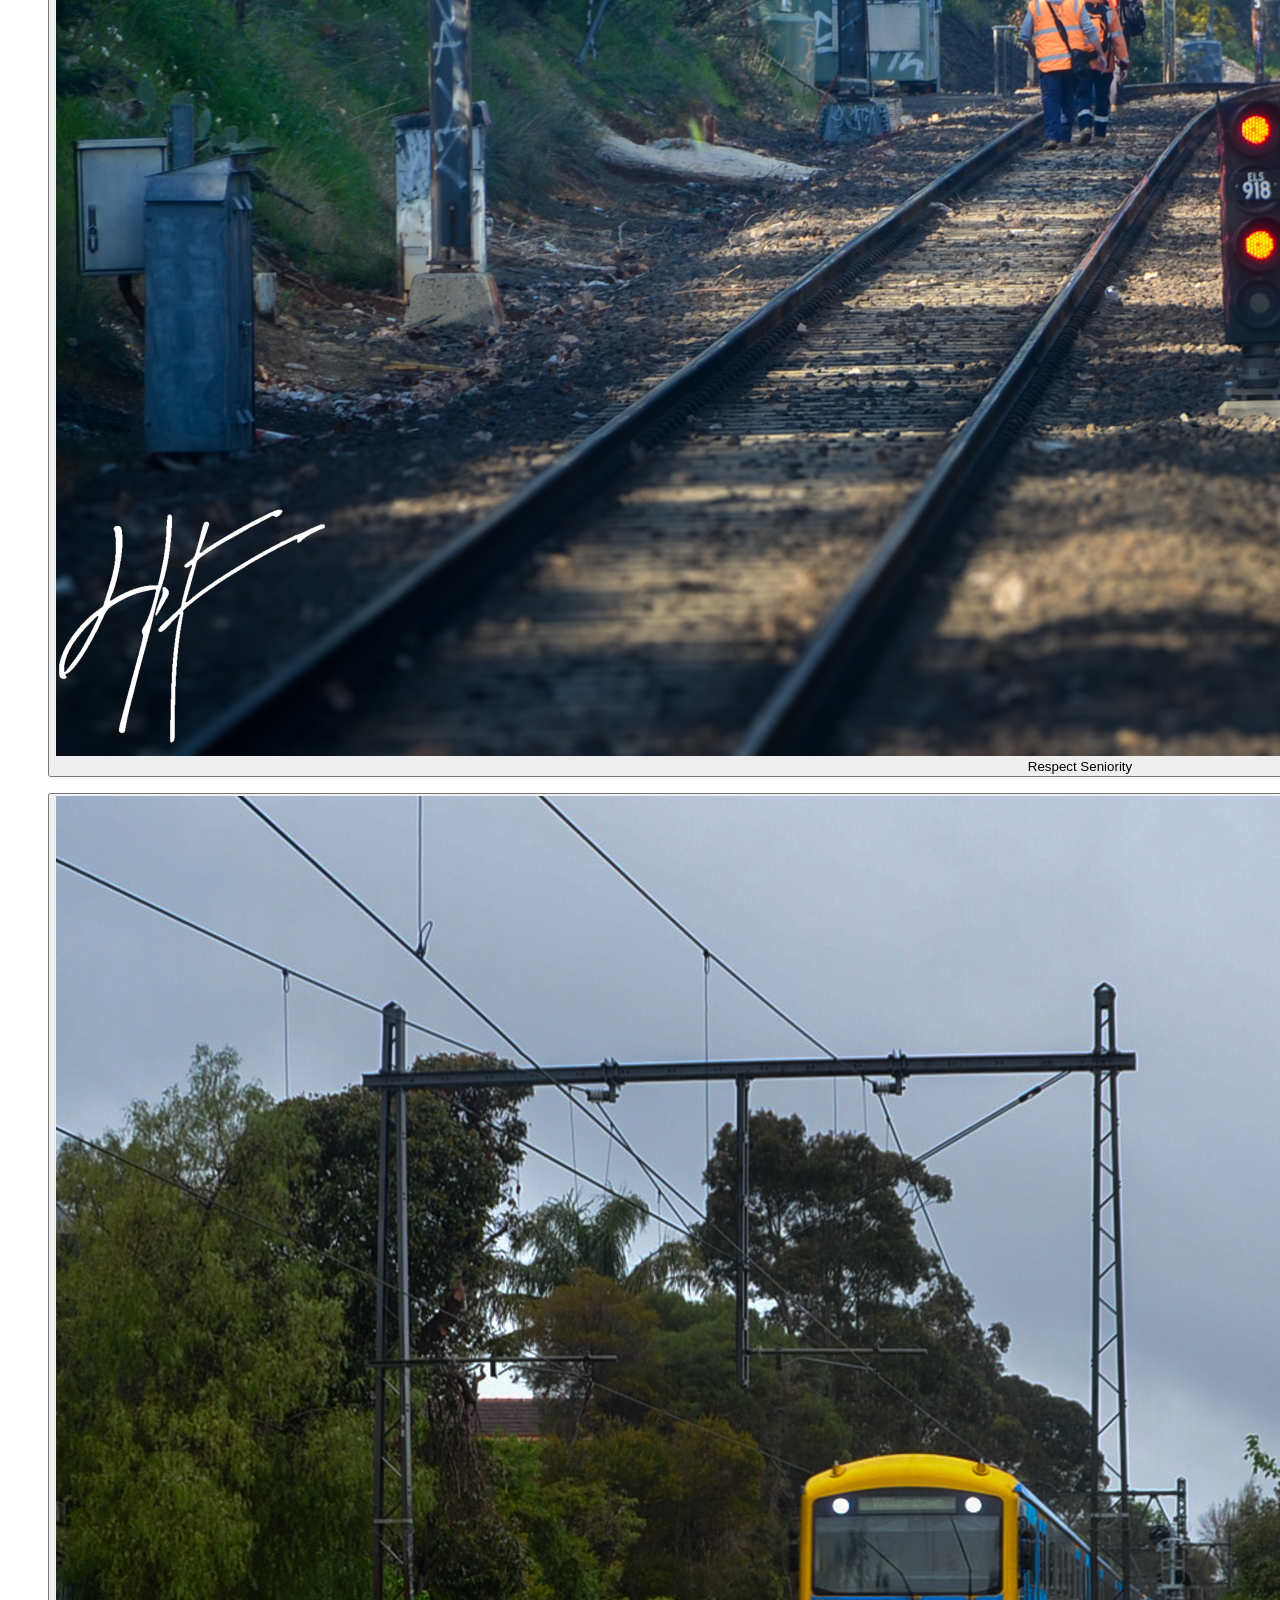
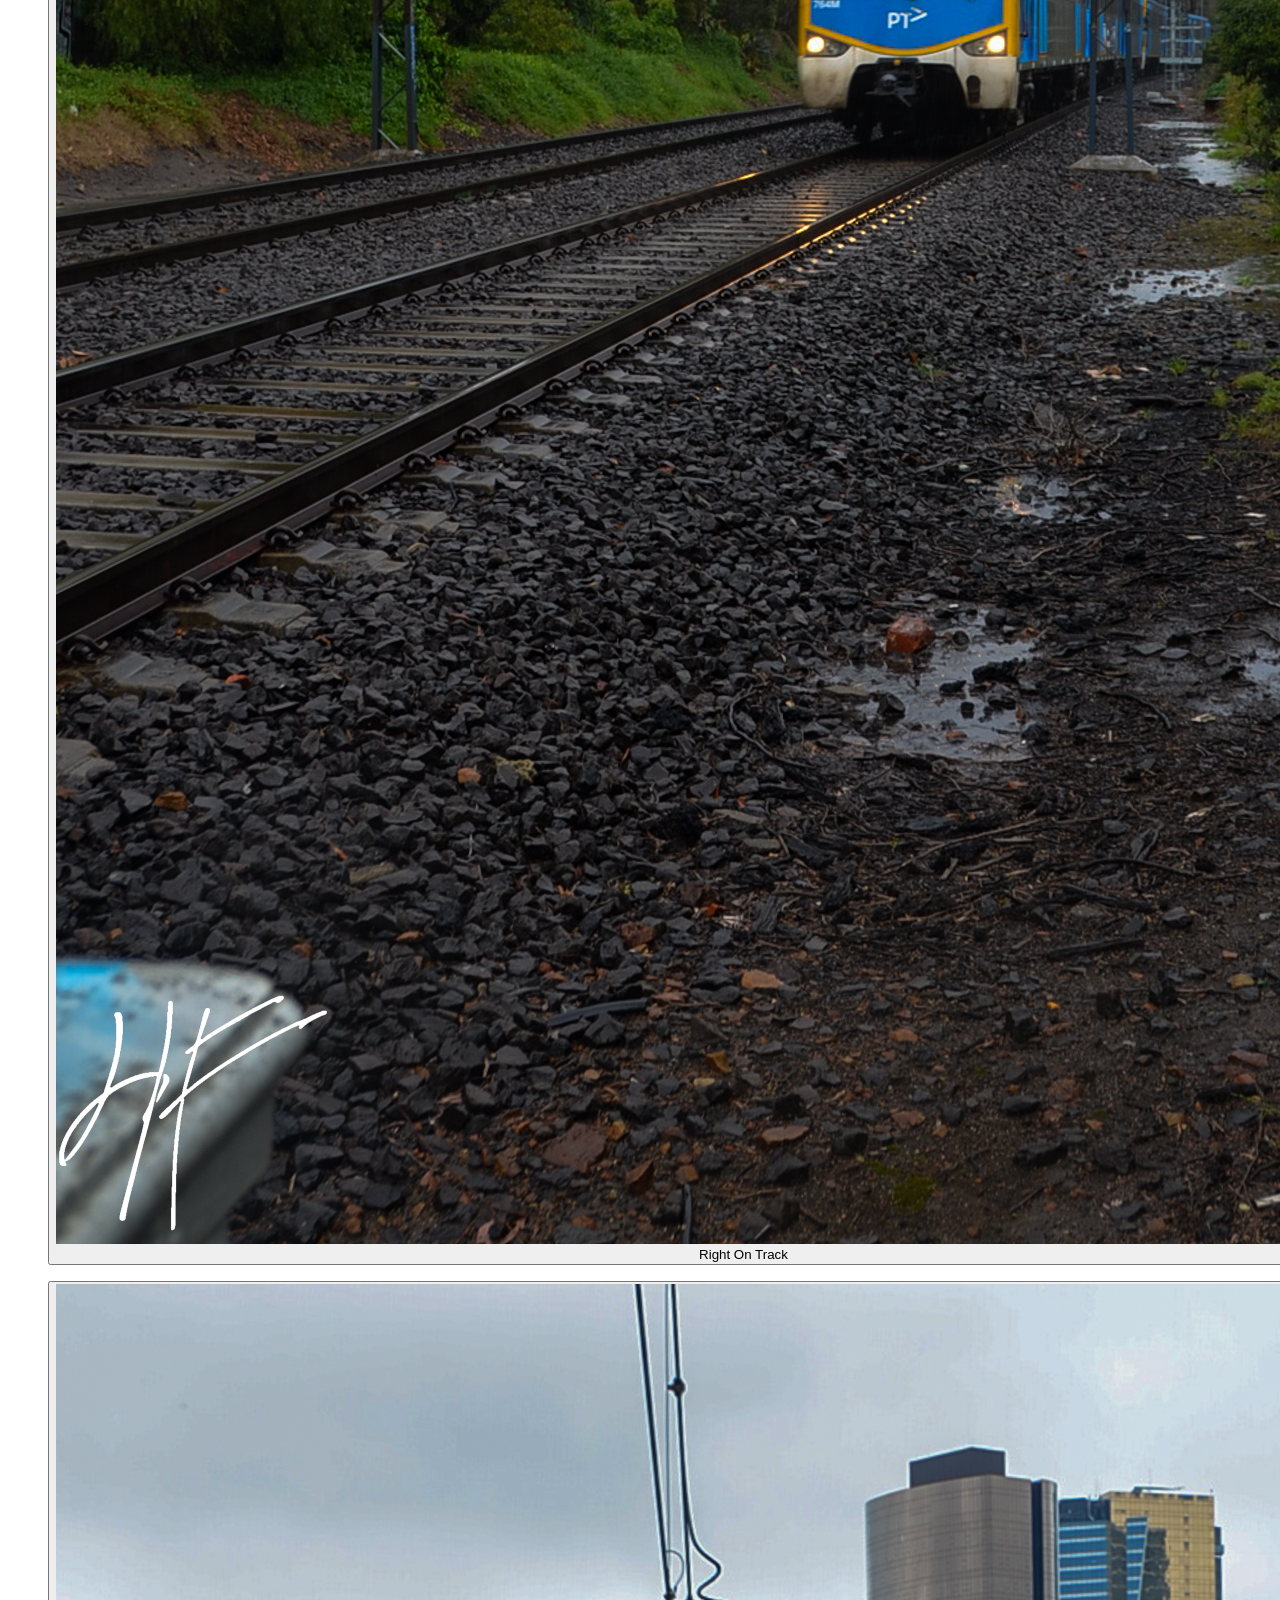
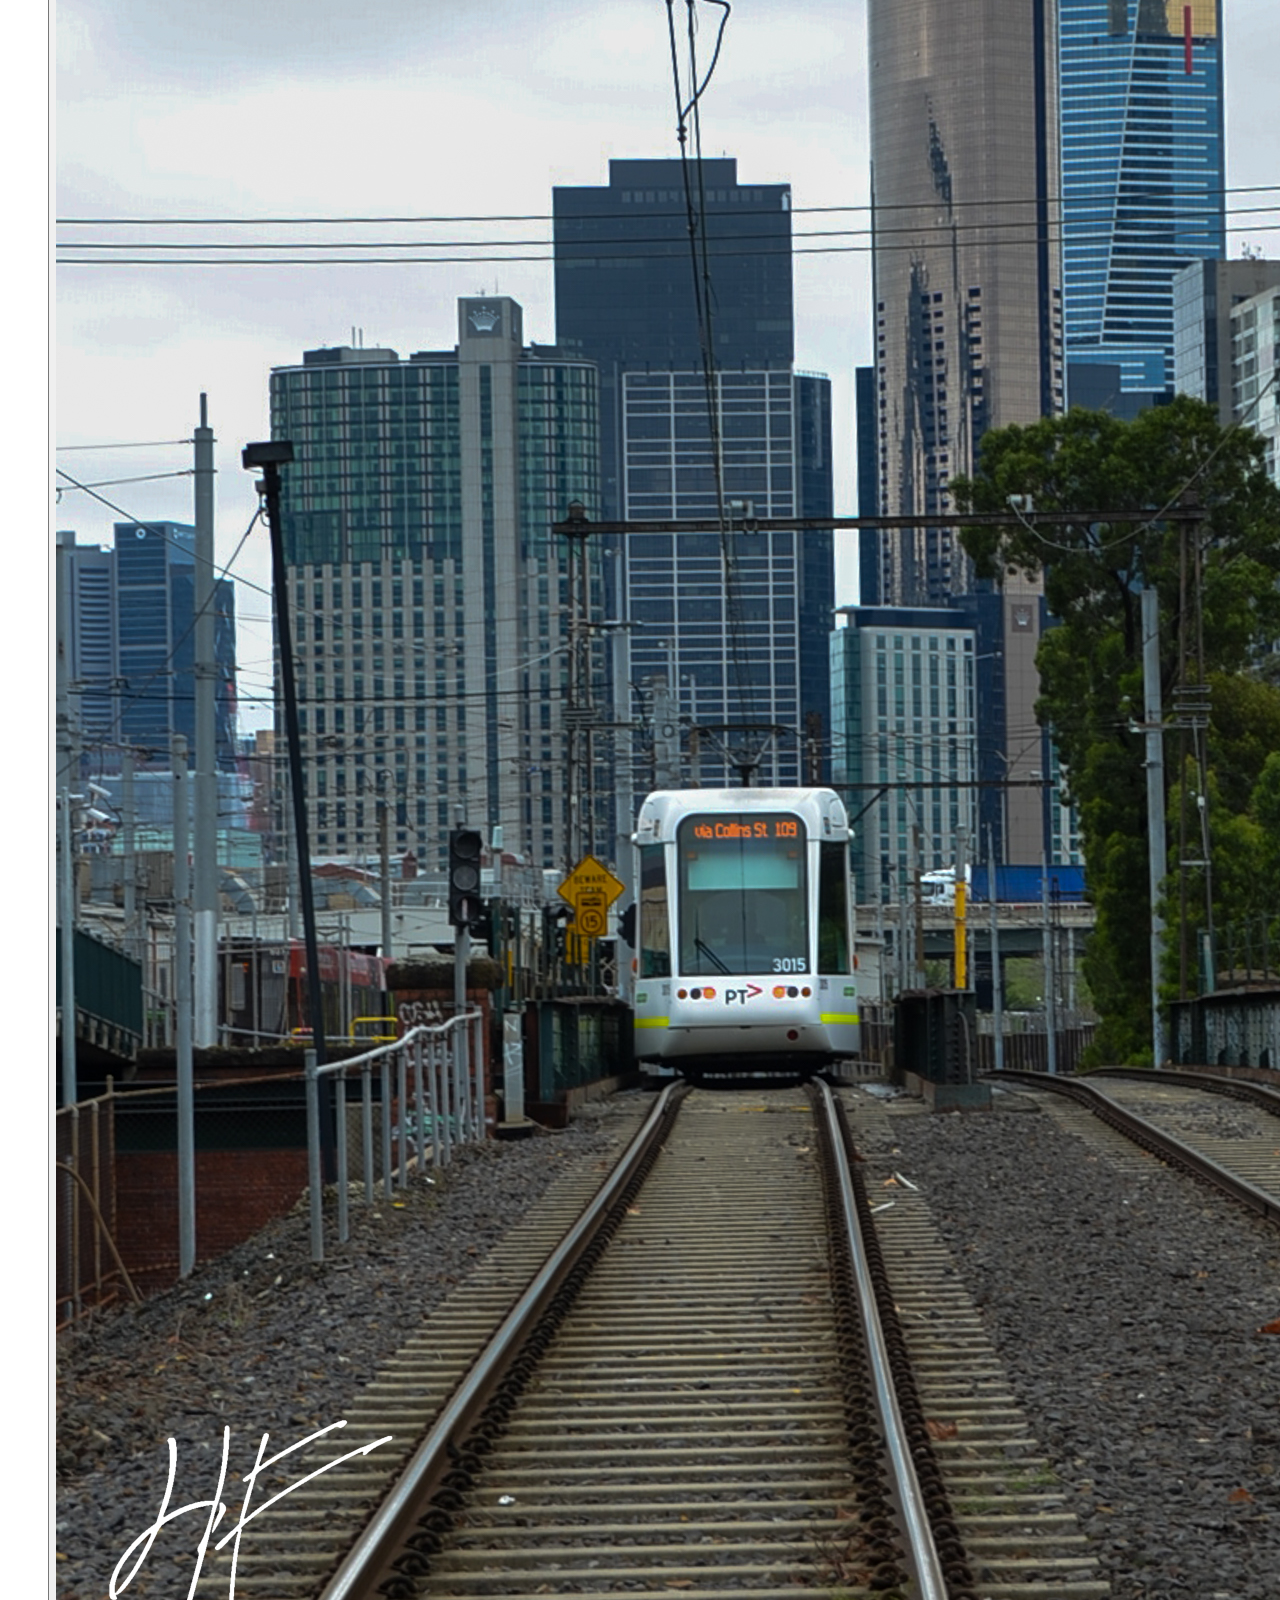
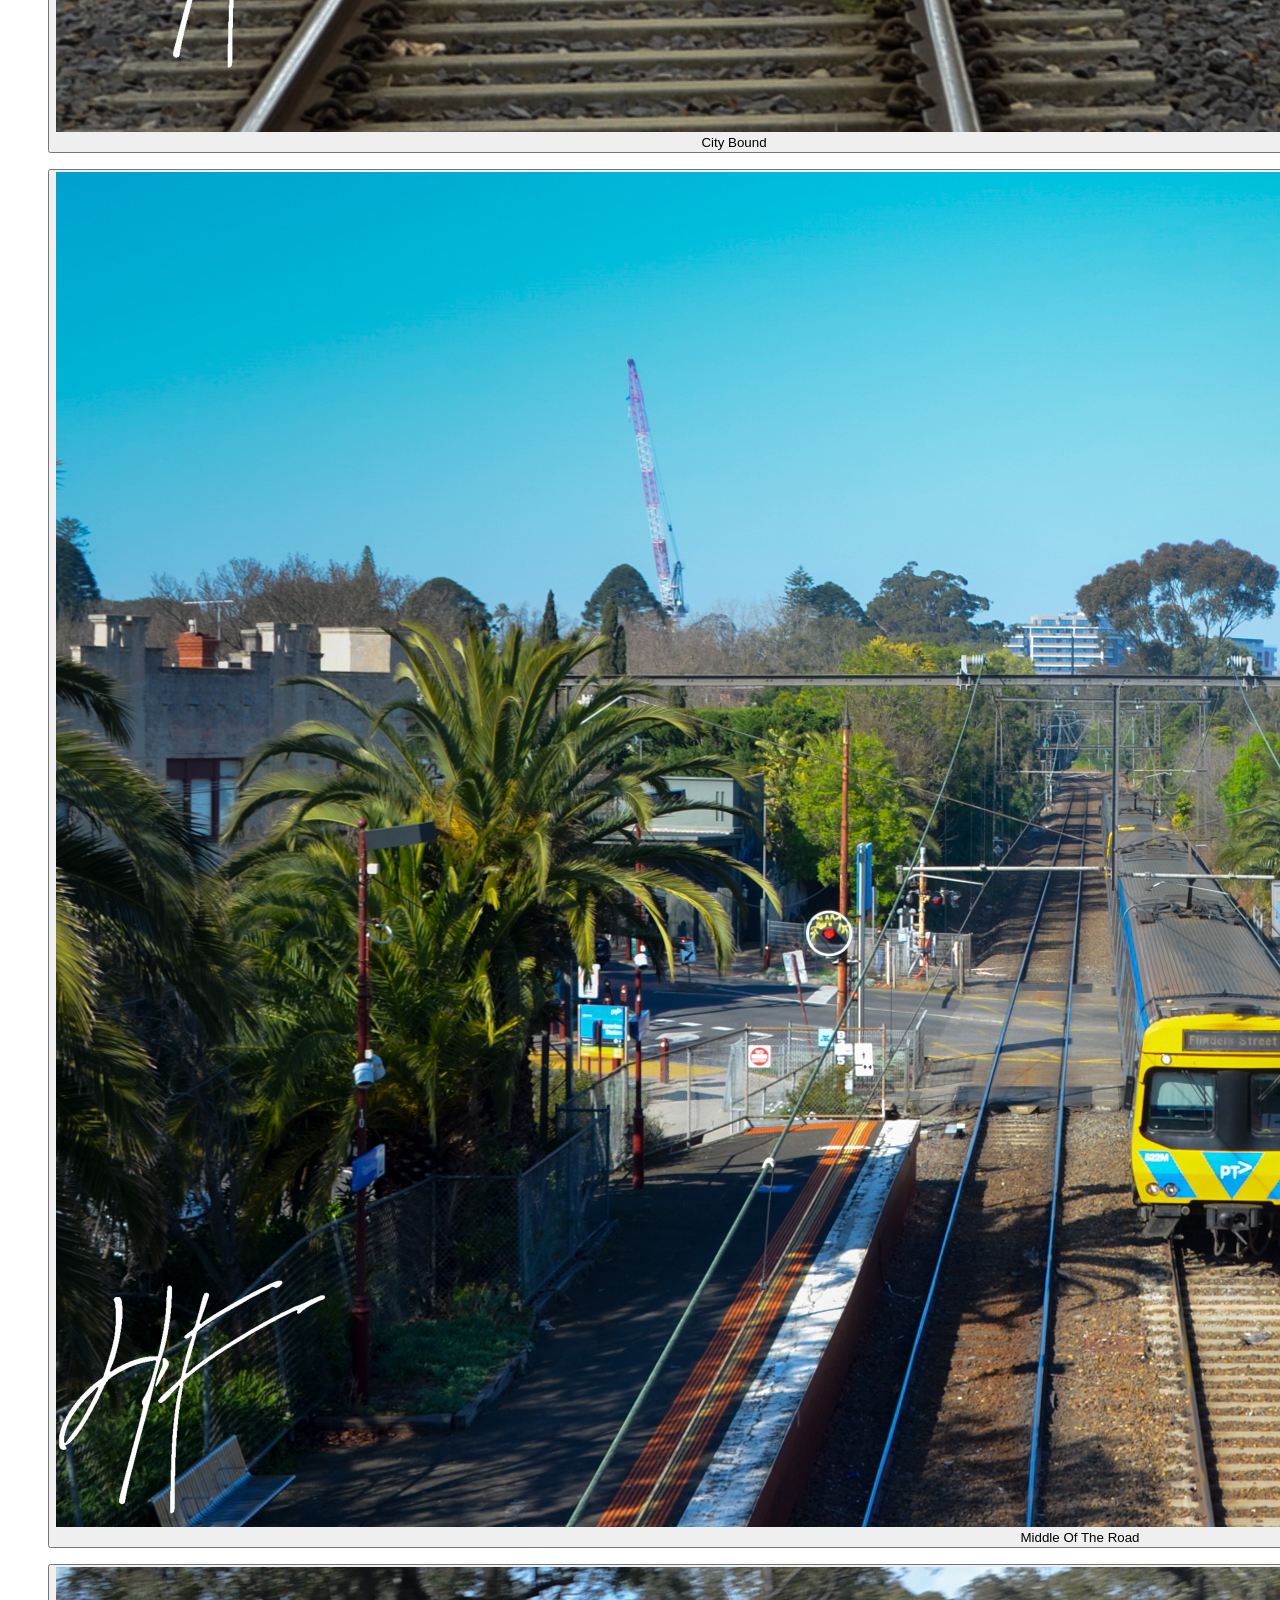
==== commit d9479144: "Push editorial homepage redesign" ====
--- a/index.html
+++ b/index.html
@@ -4,17 +4,14 @@
   <meta charset="UTF-8">
   <meta name="viewport" content="width=device-width, initial-scale=1.0">
 
-  <meta name="description" content="World Works Photography — trains, transport, places and moments captured around Melbourne and beyond.">
-  <meta name="theme-color" content="#0b0b0c">
+    <meta name="theme-color" content="#0b0b0c">
 
   <meta property="og:title" content="World Works Photography">
-  <meta property="og:description" content="Trains, transport, places and moments captured around Melbourne and beyond.">
-  <meta property="og:type" content="website">
+    <meta property="og:type" content="website">
   <meta property="og:image" content="images/01.jpg">
   <meta name="twitter:card" content="summary_large_image">
   <meta name="twitter:title" content="World Works Photography">
-  <meta name="twitter:description" content="Trains, transport, places and moments captured around Melbourne and beyond.">
-  <meta name="twitter:image" content="images/01.jpg">
+    <meta name="twitter:image" content="images/01.jpg">
 
   <title>World Works Photography</title>
 
@@ -23,8 +20,7 @@
 
   <link href="https://fonts.googleapis.com/css2?family=Inter:wght@400;500;600;700&family=Playfair+Display:wght@500;600&display=swap" rel="stylesheet">
 
-  <link rel="stylesheet" href="style.css">
-
+  
   <link rel="icon" type="image/svg+xml" href="favicon.svg">
 </head>
 
@@ -44,10 +40,7 @@
   <img src="favicon.svg" alt="World Works Photography" decoding="async">
 </span>
 
-      <span>
-        <strong>World Works</strong>
-        <small>Photography</small>
-      </span>
+      <span><strong>World Works</strong><small>Photography</small></span>
     </a>
 
     <button class="menu-toggle" id="menu-toggle" aria-label="Open navigation" aria-expanded="false" aria-controls="site-nav">
@@ -86,9 +79,7 @@
           <em>motion.</em>
         </h1>
 
-        <p class="hero-copy">
-          Photography focused on trains, transport, places and the moments that make them worth remembering.
-        </p>
+        <p class="hero-copy">Photography focused on trains, transport, places and the moments that make them worth remembering.</p>
 
         <a class="button button-light" href="#work">
           Explore the work <span>↓</span>
@@ -111,9 +102,7 @@
 
       </div>
 
-      <p class="intro-copy">
-        A visual archive from Melbourne and beyond — built around curiosity, movement and the details you might otherwise miss.
-      </p>
+      <p class="intro-copy">A visual archive built around curiosity, movement and the details you might otherwise miss.</p>
 
     </section>
 
@@ -504,48 +493,12 @@
       </div>
 
 
-      <div class="about-copy">
-
-        <p class="eyebrow">About</p>
-
-        <h2>
-          Photography with a sense of place.
-        </h2>
-
-        <p>
-          World Works Photography is a growing collection focused on trains, transport, places and the moments that make them worth remembering.
-        </p>
-
-        <p>
-          The collection explores the technical side of photography while capturing the details, movement and atmosphere found in everyday surroundings.
-        </p>
-
-        <a class="text-link" href="#contact">
-          Get in touch <span>→</span>
-        </a>
-
-      </div>
-
-    </section>
+      <div class="about-copy"><p class="eyebrow">About World Works</p><h2>Behind<br>the lens.</h2><p class="about-copy-text">A growing collection of photographs exploring movement, atmosphere, transport and the world around us.</p></div></section>
 
 
     <!-- CONTACT -->
 
-    <section class="contact" id="contact">
-
-      <p class="eyebrow">
-        Contact
-      </p>
-
-      <h2>
-        Have a question or want to talk photography?
-      </h2>
-
-      <a class="button" href="unavailable.html">
-        Contact World Works <span>→</span>
-      </a>
-
-    </section>
+    <section class="contact" id="contact"><p class="eyebrow">Contact</p><h2>Photography<br>worth remembering.</h2><p class="contact-copy">For photography enquiries, collaborations or general enquiries.</p></section>
 
   </main>
 
@@ -558,9 +511,7 @@
       © <span id="year"></span> World Works Photography
     </span>
 
-    <span>
-      Melbourne, Australia
-    </span>
+    <span>World Works Photography</span>
 
   </footer>
 
@@ -596,17 +547,7 @@
 
       <p id="lightbox-caption"></p>
 
-      <p>
-        Camera: Nikon D7000
-      </p>
-
-      <p>
-        Lens: 18–200mm f/3.5–5.6 ED
-      </p>
-
-      <p>
-        Edited In Adobe Lightroom
-      </p>
+      
 
       <p id="lightbox-year">
         Year: 2026
@@ -617,7 +558,48 @@
   </div>
 
 
-  <script src="script.js"></script>
+  <script>
+const lightbox=document.getElementById("lightbox");
+const lightboxImage=document.getElementById("lightbox-image");
+const lightboxCaption=document.getElementById("lightbox-caption");
+const lightboxYear=document.getElementById("lightbox-year");
+const closeButton=document.querySelector(".lightbox-close");
+const previousButton=document.querySelector(".lightbox-prev");
+const nextButton=document.querySelector(".lightbox-next");
+const photoButtons=Array.from(document.querySelectorAll(".photo-button"));
+let currentPhotoIndex=-1;
+function showPhoto(index){
+  if(index<0||index>=photoButtons.length)return;
+  const button=photoButtons[index];
+  lightboxImage.src=button.dataset.src;
+  lightboxImage.alt=button.dataset.caption;
+  lightboxCaption.textContent=button.dataset.caption;
+  lightboxYear.textContent="Year: "+button.dataset.year;
+  currentPhotoIndex=index;
+}
+photoButtons.forEach((button,index)=>button.addEventListener("click",()=>{
+  showPhoto(index); lightbox.classList.add("open"); lightbox.setAttribute("aria-hidden","false"); document.body.style.overflow="hidden";
+}));
+function closeLightbox(){lightbox.classList.remove("open");lightbox.setAttribute("aria-hidden","true");document.body.style.overflow="";setTimeout(()=>lightboxImage.src="",200);}
+closeButton.addEventListener("click",closeLightbox);
+previousButton.addEventListener("click",()=>showPhoto((currentPhotoIndex-1+photoButtons.length)%photoButtons.length));
+nextButton.addEventListener("click",()=>showPhoto((currentPhotoIndex+1)%photoButtons.length));
+lightbox.addEventListener("click",event=>{if(event.target===lightbox)closeLightbox();});
+document.addEventListener("keydown",event=>{
+  if(!lightbox.classList.contains("open"))return;
+  if(event.key==="Escape")closeLightbox();
+  if(event.key==="ArrowRight")showPhoto((currentPhotoIndex+1)%photoButtons.length);
+  if(event.key==="ArrowLeft")showPhoto((currentPhotoIndex-1+photoButtons.length)%photoButtons.length);
+});
+document.getElementById("year").textContent=new Date().getFullYear();
+const pageLoader=document.getElementById("page-loader");
+if(pageLoader)window.addEventListener("load",()=>setTimeout(()=>pageLoader.classList.add("loaded"),250));
+const menuToggle=document.getElementById("menu-toggle"),siteNav=document.getElementById("site-nav");
+if(menuToggle&&siteNav){
+ menuToggle.addEventListener("click",()=>{const open=siteNav.classList.toggle("open");menuToggle.classList.toggle("open",open);menuToggle.setAttribute("aria-expanded",String(open));menuToggle.setAttribute("aria-label",open?"Close navigation":"Open navigation");});
+ siteNav.querySelectorAll("a").forEach(link=>link.addEventListener("click",()=>{siteNav.classList.remove("open");menuToggle.classList.remove("open");menuToggle.setAttribute("aria-expanded","false");menuToggle.setAttribute("aria-label","Open navigation");}));
+}
+</script>
 
 </body>
 </html>
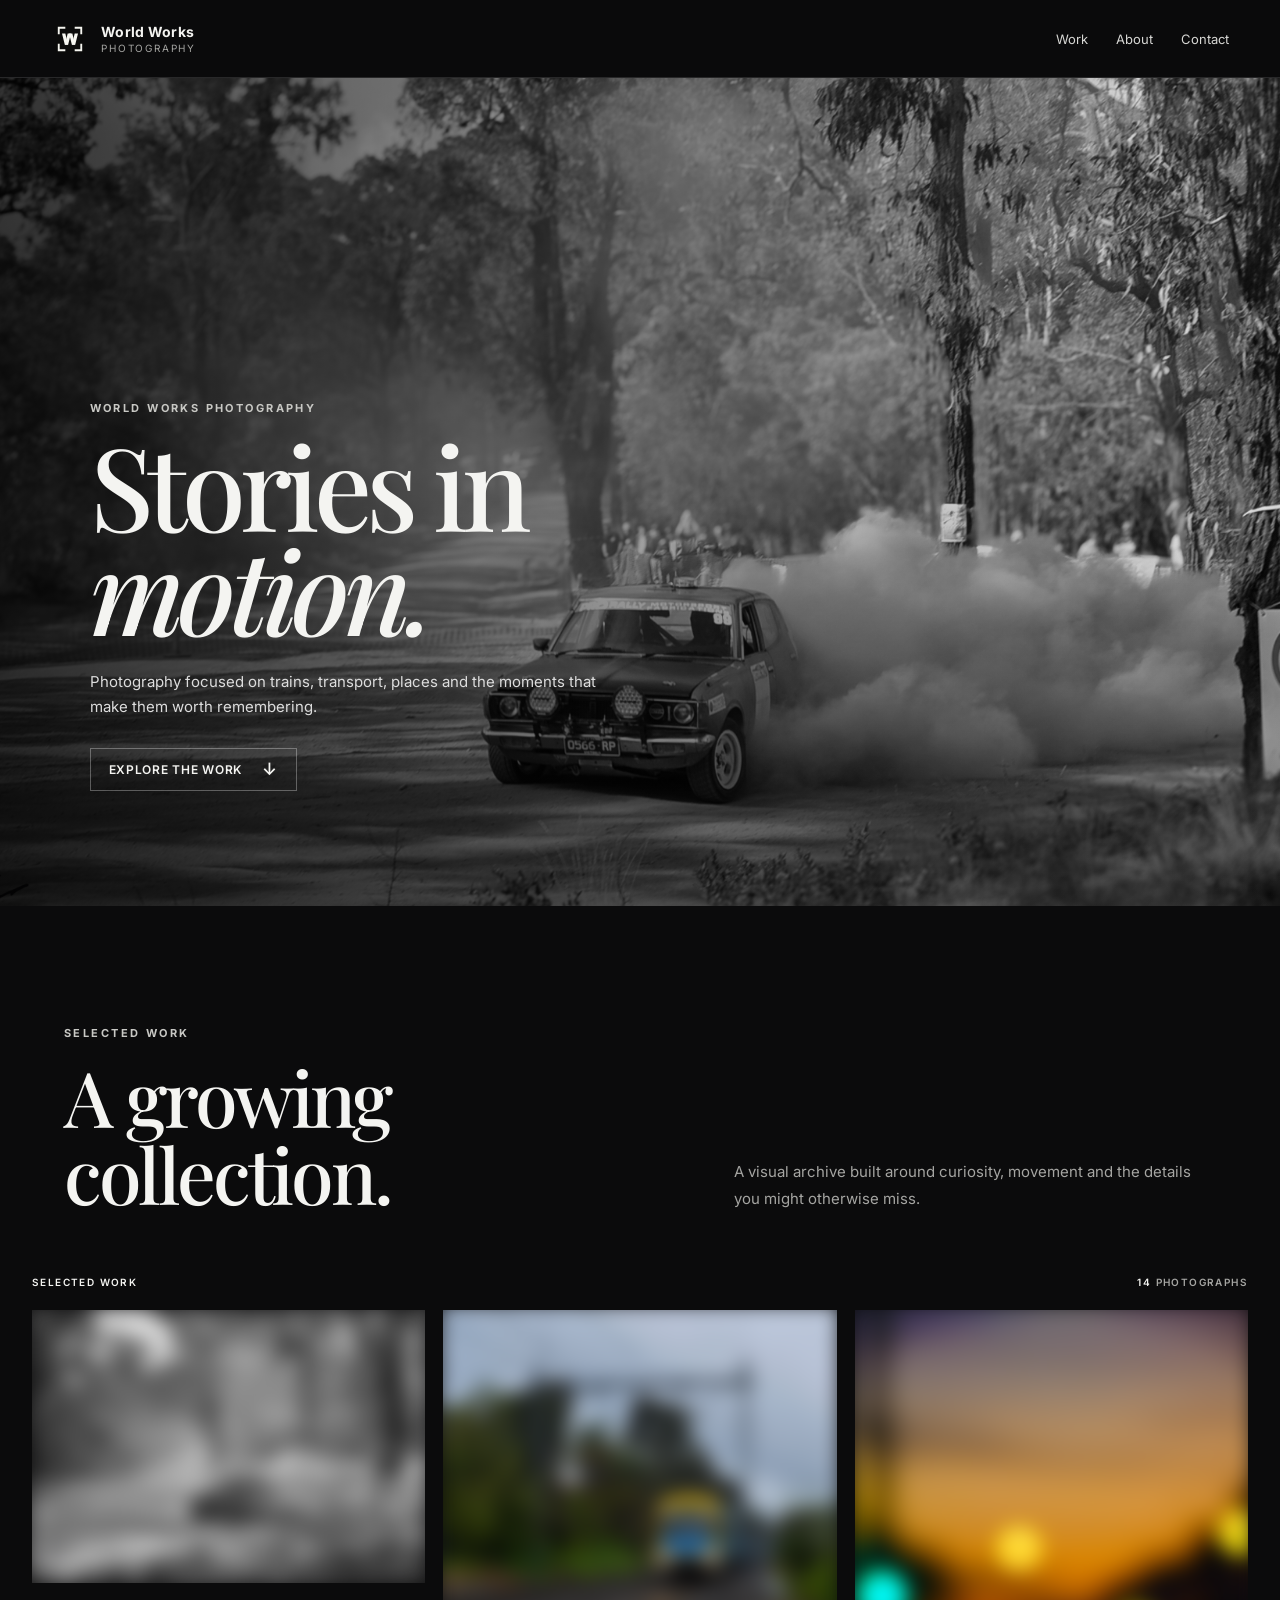
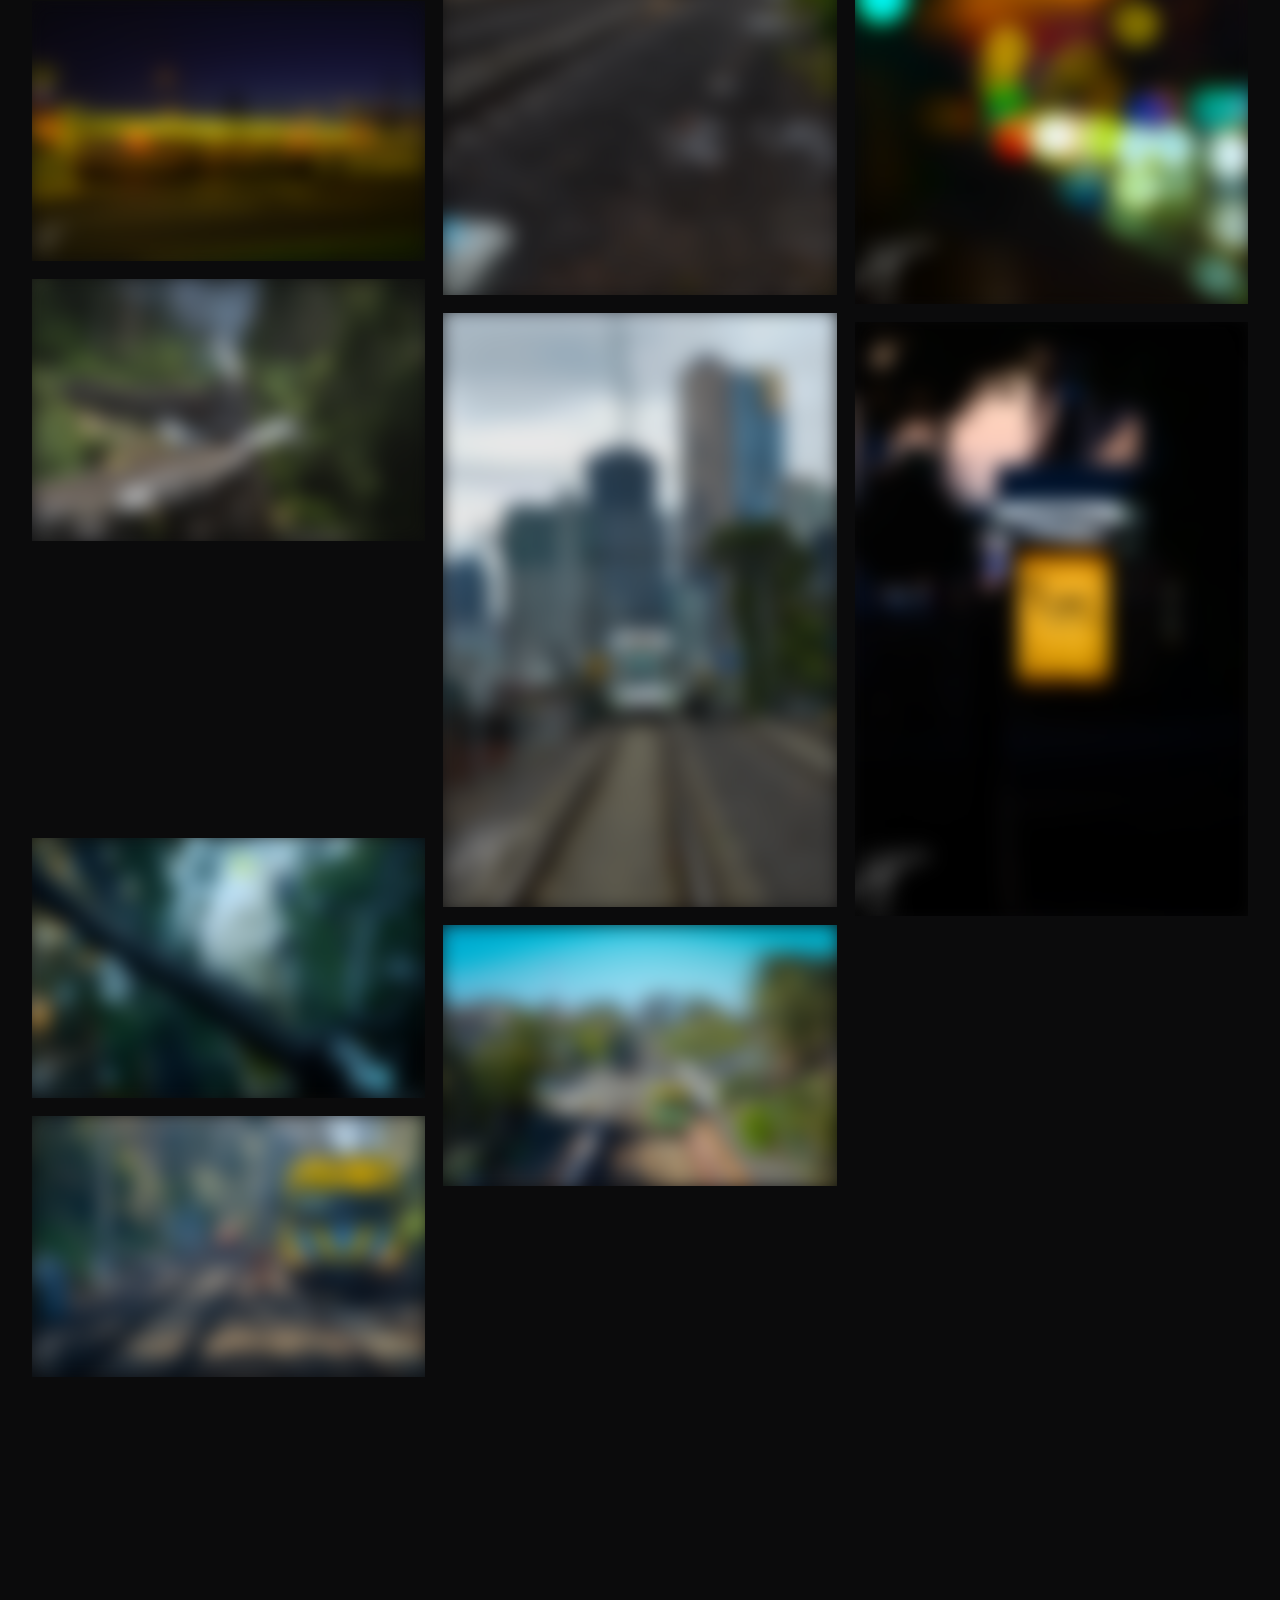
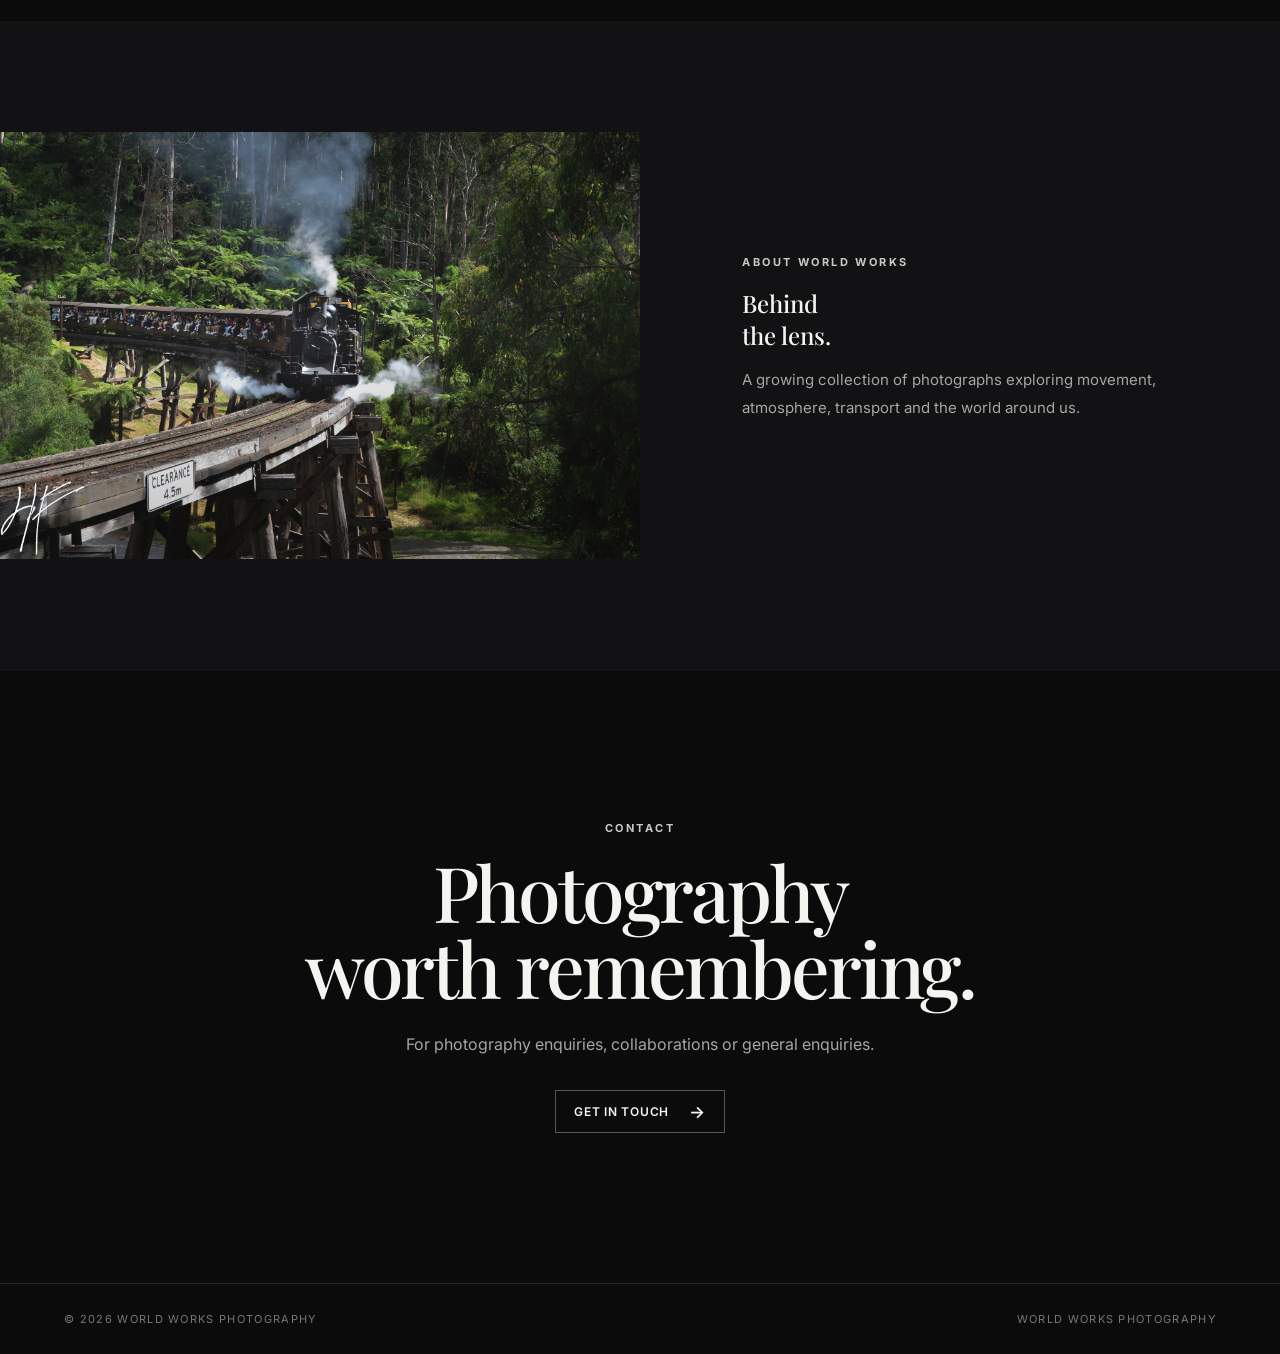
==== commit a1018696: "Fix homepage styling and contact link" ====
--- a/index.html
+++ b/index.html
@@ -22,6 +22,7 @@
 
   
   <link rel="icon" type="image/svg+xml" href="favicon.svg">
+  <link rel="stylesheet" href="style.css">
 </head>
 
 <body>
@@ -109,7 +110,12 @@
 
     <!-- GALLERY -->
 
-    <section class="gallery" id="work" aria-label="Photography gallery">
+    <section id="work" aria-label="Photography gallery">
+      <div class="gallery-heading">
+        <span>Selected Work</span>
+        <span><span id="photo-count">14</span> Photographs</span>
+      </div>
+      <div class="gallery">
 
 
       <!-- 01 -->
@@ -475,6 +481,7 @@
 
       </figure>
 
+      </div>
     </section>
 
 
@@ -498,7 +505,7 @@
 
     <!-- CONTACT -->
 
-    <section class="contact" id="contact"><p class="eyebrow">Contact</p><h2>Photography<br>worth remembering.</h2><p class="contact-copy">For photography enquiries, collaborations or general enquiries.</p></section>
+    <section class="contact" id="contact"><p class="eyebrow">Contact</p><h2>Photography<br>worth remembering.</h2><p class="contact-copy">For photography enquiries, collaborations or general enquiries.</p><a class="button" href="404.html">Get in touch <span>→</span></a></section>
 
   </main>
 
--- a/style.css
+++ b/style.css
@@ -0,0 +1,454 @@
+* {
+  box-sizing: border-box;
+}
+
+:root {
+  --bg: #0b0b0c;
+  --surface: #121214;
+  --text: #f4f4f1;
+  --muted: #a5a5a2;
+  --line: rgba(255, 255, 255, 0.12);
+  --max: 1440px;
+}
+
+html { scroll-behavior: smooth; overflow-x: hidden; }
+
+body {
+  margin: 0;
+  background: var(--bg);
+  color: var(--text);
+  font-family: Inter, system-ui, sans-serif;
+  overflow-x: hidden;
+}
+
+a { color: inherit; text-decoration: none; }
+button { font: inherit; }
+
+/* HEADER */
+.site-header {
+  height: 78px;
+  display: flex;
+  align-items: center;
+  justify-content: space-between;
+  padding: 0 clamp(22px, 4vw, 64px);
+  position: fixed;
+  top: 0; left: 0; right: 0;
+  z-index: 20;
+  background: rgba(11, 11, 12, 0.78);
+  backdrop-filter: blur(18px);
+  border-bottom: 1px solid var(--line);
+}
+.brand { display: flex; align-items: center; gap: 12px; }
+.brand-mark { display: grid; place-items: center; width: 38px; height: 38px; overflow: hidden; }
+.brand-mark img { width: 30px; height: 30px; object-fit: contain; display: block; }
+.brand strong { display: block; font-size: 14px; letter-spacing: 0.02em; }
+.brand small { display: block; color: var(--muted); font-size: 10px; text-transform: uppercase; letter-spacing: 0.18em; margin-top: 2px; }
+nav { display: flex; gap: 28px; font-size: 13px; color: #d7d7d4; }
+nav a { transition: opacity 0.2s; }
+nav a:hover { opacity: 0.55; }
+
+/* HERO */
+.hero {
+  height: min(92vh, 920px);
+  min-height: 650px;
+  position: relative;
+  overflow: hidden;
+  margin-top: 78px;
+}
+.hero img {
+  width: 125%; max-width: none; height: 125%;
+  object-fit: cover; object-position: center;
+  display: block; position: absolute;
+  left: 50%; top: 50%;
+  transform: translate(-50%, -50%);
+}
+.hero-overlay {
+  position: absolute; inset: 0;
+  background:
+    linear-gradient(90deg, rgba(0,0,0,.76) 0%, rgba(0,0,0,.34) 48%, rgba(0,0,0,.05) 100%),
+    linear-gradient(0deg, rgba(0,0,0,.48), transparent 50%);
+}
+.hero-content { position: absolute; left: clamp(24px,7vw,110px); bottom: clamp(48px,9vw,120px); max-width: 650px; }
+.eyebrow { text-transform: uppercase; letter-spacing: .22em; font-size: 11px; font-weight: 700; color: #c8c8c4; margin: 0 0 18px; }
+h1,h2 { font-family: "Playfair Display", Georgia, serif; font-weight: 500; margin: 0; }
+h1 { font-size: clamp(58px,9vw,130px); line-height: .9; letter-spacing: -.055em; }
+h1 em { font-weight: 500; }
+.hero-copy { max-width: 520px; color: #ddd; margin: 28px 0; font-size: 15px; line-height: 1.7; }
+
+/* BUTTONS */
+.button {
+  display: inline-flex; align-items: center; gap: 20px;
+  padding: 13px 18px;
+  border: 1px solid rgba(255,255,255,.3);
+  background: transparent; color: var(--text);
+  font-size: 12px; font-weight: 600; letter-spacing: .06em;
+  text-transform: uppercase; transition: .25s;
+}
+.button:hover { background: #fff; color: #111; border-color: #fff; }
+.button span { font-size: 17px; line-height: 0; }
+
+/* INTRO */
+.intro { max-width:var(--max); margin:0 auto; padding:120px clamp(24px,5vw,72px) 64px; display:grid; grid-template-columns:1.1fr .9fr; gap:80px; align-items:end; }
+.intro h2 { font-size:clamp(40px,6vw,78px); line-height:1; letter-spacing:-.04em; }
+.intro-copy { max-width:500px; color:var(--muted); font-size:15px; line-height:1.8; margin:0; }
+
+.gallery { width:100%; max-width:var(--max); margin:0 auto; padding:0 clamp(16px,2.5vw,40px) 130px; column-count:3; column-gap:18px; }
+.photo { position:relative; width:100%; display:inline-block; vertical-align:top; margin:0 0 18px; overflow:hidden; background:transparent; break-inside:avoid; }
+.photo-wide,.photo-tall { width:100%; }
+.photo-button { appearance:none; border:0; padding:0; margin:0; background:none; display:block; position:relative; width:100%; cursor:zoom-in; overflow:hidden; transition:opacity .3s ease; }
+.photo img { width:100%; height:auto; display:block; transition:transform .7s cubic-bezier(.2,.7,.2,1),filter .45s ease; }
+.photo-wide img,.photo-tall img { width:100%; height:auto; aspect-ratio:auto; object-fit:cover; }
+.photo:hover img { transform:scale(1.035); filter:brightness(.78); }
+.photo-button:active { opacity:.9; }
+.photo-number { position:absolute; left:16px; bottom:14px; z-index:5; pointer-events:none; color:#fff; font-size:11px; font-weight:600; letter-spacing:.06em; line-height:1.4; opacity:0; transition:opacity .25s,transform .25s; transform:translateY(6px); text-shadow:0 2px 8px #000; max-width:calc(100% - 85px); }
+.photo-button:hover .photo-number { opacity:1; transform:translateY(0); }
+.photo-button::after { content:"View image"; position:absolute; right:16px; bottom:14px; z-index:5; pointer-events:none; color:#fff; font-size:10px; font-weight:600; letter-spacing:.12em; text-transform:uppercase; opacity:0; transform:translateY(6px); transition:opacity .25s,transform .25s; text-shadow:0 2px 8px #000; }
+.photo-button:hover::after { opacity:1; transform:translateY(0); }
+
+.about { width:100%; max-width:none; margin:0; display:grid; grid-template-columns:1fr 1fr; background:var(--surface); min-height:650px; }
+.about-image { width:100%; min-width:0; overflow:hidden; }
+.about-image img { width:100%; max-width:100%; height:100%; display:block; object-fit:contain; }
+.about-copy { width:100%; min-width:0; padding:clamp(50px,8vw,120px); display:flex; flex-direction:column; justify-content:center; }
+.about-copy p:not(.eyebrow) { color:var(--muted); line-height:1.85; max-width:540px; font-size:15px; }
+.text-link { margin-top:24px; font-size:12px; text-transform:uppercase; letter-spacing:.16em; font-weight:700; }
+.text-link span { margin-left:10px; font-size:16px; }
+
+.contact { width:100%; max-width:900px; margin-left:auto; margin-right:auto; text-align:center; padding:150px 24px; }
+.contact h2 { max-width:760px; margin:0 auto 25px; font-size:clamp(40px,6vw,78px); line-height:1; letter-spacing:-.04em; }
+.contact > p:not(.eyebrow) { color:var(--muted); line-height:1.7; max-width:580px; margin:0 auto 32px; }
+
+footer { width:100%; border-top:1px solid var(--line); padding:28px clamp(24px,5vw,72px); display:flex; justify-content:space-between; align-items:center; color:#777; font-size:11px; text-transform:uppercase; letter-spacing:.12em; }
+
+.lightbox { position:fixed; inset:0; background:rgba(0,0,0,.95); z-index:50; display:none; align-items:center; justify-content:center; padding:60px 25px; }
+.lightbox.open { display:flex; }
+.lightbox img { max-width:94vw; max-height:84vh; object-fit:contain; }
+#lightbox-info { position:absolute; left:25px; bottom:20px; color:#aaa; font-size:11px; letter-spacing:.12em; line-height:1.7; text-transform:uppercase; display:flex; flex-direction:column; gap:2px; }
+#lightbox-info p { position:static; margin:0; }
+#lightbox-info #lightbox-caption { color:#fff; font-size:15px; font-weight:600; line-height:1.4; margin-bottom:6px; }
+.lightbox-close { position:absolute; right:22px; top:14px; background:none; border:0; color:#fff; font-size:40px; font-weight:200; cursor:pointer; z-index:3; }
+.lightbox-nav { position:absolute; top:50%; transform:translateY(-50%); width:52px; height:52px; display:grid; place-items:center; background:rgba(255,255,255,.08); border:1px solid rgba(255,255,255,.18); border-radius:50%; color:#fff; font-size:38px; font-weight:200; line-height:1; cursor:pointer; z-index:3; transition:background .2s,border-color .2s,transform .2s; }
+.lightbox-nav:hover { background:rgba(255,255,255,.18); border-color:rgba(255,255,255,.35); }
+.lightbox-prev { left:22px; }
+.lightbox-next { right:22px; }
+
+@media (max-width:800px) {
+  nav { gap:15px; }
+  .hero { min-height:600px; }
+  .intro { grid-template-columns:1fr; gap:25px; padding-top:80px; }
+  .gallery { column-count:2; column-gap:12px; }
+  .photo { margin-bottom:12px; }
+  .about { grid-template-columns:1fr; }
+  .about-image { height:60vh; }
+  .about-copy { padding:70px 25px; }
+  .contact { padding:110px 24px; }
+  footer { flex-direction:column; gap:12px; text-align:center; }
+}
+
+@media (max-width:520px) {
+  .site-header { height:68px; padding:0 16px; }
+  .brand { gap:8px; }
+  .brand-mark { width:30px; height:30px; }
+  .brand-mark img { width:26px; height:26px; }
+  .brand strong { font-size:12px; }
+  .brand small { font-size:8px; letter-spacing:.14em; }
+  nav { font-size:11px; gap:10px; }
+  .hero { margin-top:68px; height:78vh; min-height:560px; }
+  .hero-content { left:22px; right:22px; bottom:42px; }
+  h1 { font-size:clamp(48px,15vw,76px); }
+  .hero-copy { font-size:14px; line-height:1.6; margin:22px 0; }
+  .button { padding:12px 15px; font-size:11px; }
+  .intro { padding:80px 22px 45px; }
+  .intro h2 { font-size:clamp(38px,12vw,58px); }
+  .gallery { column-count:2; column-gap:7px; padding-left:10px; padding-right:10px; padding-bottom:90px; }
+  .photo { margin-bottom:7px; }
+  .photo-number { left:10px; bottom:9px; font-size:9px; max-width:calc(100% - 85px); }
+  .photo-button::after { right:10px; bottom:9px; font-size:8px; }
+  .about-image { height:50vh; min-height:350px; }
+  .about-copy { padding:60px 25px; }
+  .contact { padding:90px 20px; }
+  .contact h2 { font-size:clamp(38px,12vw,58px); }
+  footer { padding:24px 20px; }
+  .lightbox { padding:50px 15px 100px; }
+  .lightbox img { max-width:96vw; max-height:72vh; }
+  #lightbox-info { left:15px; right:15px; bottom:18px; font-size:9px; }
+  #lightbox-info #lightbox-caption { font-size:13px; }
+  .lightbox-close { right:12px; top:8px; font-size:34px; }
+  .lightbox-nav { width:42px; height:42px; font-size:30px; }
+  .lightbox-prev { left:10px; }
+  .lightbox-next { right:10px; }
+}
+
+.error-page { width:100%; height:100vh; min-height:100vh; position:fixed; inset:0; display:flex; align-items:center; justify-content:center; text-align:center; padding:40px 24px; background:#0b0b0c; overflow:hidden; }
+.error-image { position:absolute; z-index:0; width:125%; height:125%; object-fit:cover; object-position:center; }
+.error-overlay { position:absolute; inset:0; z-index:1; background:rgba(0,0,0,.58); }
+.error-content { position:relative; z-index:2; width:100%; max-width:700px; transform:translateY(-20px); }
+.error-content h1 { font-size:clamp(58px,9vw,110px); margin-bottom:25px; }
+.error-content > p:not(.eyebrow) { color:#ddd; font-size:15px; line-height:1.7; margin:0 auto 32px; }
+
+
+/* PREMIUM PHOTO HOVER */
+.photo-button::before {
+  content: "";
+  position: absolute;
+  inset: 0;
+  z-index: 2;
+  background: linear-gradient(180deg, transparent 55%, rgba(0,0,0,.5) 100%);
+  opacity: 0;
+  transition: opacity .45s ease;
+  pointer-events: none;
+}
+.photo-button:hover::before {
+  opacity: 1;
+}
+
+/* SUBTLE FADE-IN */
+.reveal {
+  opacity: 0;
+  transition: opacity .35s ease-out;
+}
+.reveal.is-visible {
+  opacity: 1;
+}
+@media (prefers-reduced-motion: reduce) {
+  .reveal {
+    opacity: 1;
+    transition: none;
+  }
+}
+
+
+/* ACTIVE NAVIGATION */
+nav a {
+  position: relative;
+  transition: opacity .2s, color .2s;
+}
+nav a::after {
+  content: "";
+  position: absolute;
+  left: 0;
+  right: 0;
+  bottom: -8px;
+  height: 1px;
+  background: currentColor;
+  transform: scaleX(0);
+  transform-origin: center;
+  transition: transform .25s ease;
+}
+nav a.active {
+  color: #fff;
+}
+nav a.active::after {
+  transform: scaleX(1);
+}
+
+
+/* PAGE LOADER */
+.page-loader {
+  position: fixed;
+  inset: 0;
+  z-index: 100;
+  display: grid;
+  place-items: center;
+  background: #0b0b0c;
+  transition: opacity .6s ease, visibility .6s ease;
+}
+.page-loader.loaded {
+  opacity: 0;
+  visibility: hidden;
+  pointer-events: none;
+}
+.loader-inner {
+  display: flex;
+  flex-direction: column;
+  align-items: center;
+  text-align: center;
+  animation: loaderEnter .7s ease both;
+}
+.loader-logo {
+  width: 48px;
+  height: 48px;
+  object-fit: contain;
+  margin-bottom: 18px;
+}
+.loader-name {
+  font-size: 13px;
+  font-weight: 700;
+  letter-spacing: .18em;
+}
+.loader-subtitle {
+  margin-top: 5px;
+  color: #777;
+  font-size: 9px;
+  letter-spacing: .28em;
+}
+@keyframes loaderEnter {
+  from { opacity: 0; transform: translateY(8px); }
+  to { opacity: 1; transform: translateY(0); }
+}
+@media (prefers-reduced-motion: reduce) {
+  .page-loader,
+  .loader-inner {
+    transition: none;
+    animation: none;
+  }
+}
+
+
+
+
+/* LIGHTBOX OPEN/CLOSE ANIMATION */
+.lightbox {
+  opacity: 0;
+  transition: opacity .45s ease;
+}
+.lightbox.open {
+  opacity: 1;
+}
+.lightbox img {
+  transform: scale(.96);
+  opacity: 0;
+  transition: transform .6s cubic-bezier(.22,1,.36,1), opacity .4s ease;
+  will-change: transform, opacity;
+}
+.lightbox.open img {
+  transform: scale(1);
+  opacity: 1;
+}
+.lightbox-close,
+.lightbox-nav,
+#lightbox-info {
+  opacity: 0;
+  transition: opacity .4s ease .12s;
+}
+.lightbox.open .lightbox-close,
+.lightbox.open .lightbox-nav,
+.lightbox.open #lightbox-info {
+  opacity: 1;
+}
+@media (prefers-reduced-motion: reduce) {
+  .lightbox,
+  .lightbox img,
+  .lightbox-close,
+  .lightbox-nav,
+  #lightbox-info {
+    transition: none;
+  }
+}
+
+
+/* GALLERY HEADING */
+.gallery-heading {
+  width: 100%;
+  max-width: var(--max);
+  margin: 0 auto;
+  padding: 0 clamp(16px, 2.5vw, 40px) 22px;
+  display: flex;
+  justify-content: space-between;
+  align-items: baseline;
+  color: var(--muted);
+  font-size: 10px;
+  font-weight: 600;
+  letter-spacing: .14em;
+  text-transform: uppercase;
+}
+.gallery-heading span:first-child {
+  color: #f4f4f1;
+}
+@media (max-width: 520px) {
+  .gallery-heading {
+    padding: 0 10px 16px;
+    font-size: 8px;
+  }
+}
+
+
+/* MOBILE NAVIGATION */
+.menu-toggle {
+  display: none;
+  width: 38px;
+  height: 38px;
+  padding: 0;
+  border: 0;
+  background: transparent;
+  align-items: center;
+  justify-content: center;
+  flex-direction: column;
+  gap: 6px;
+  cursor: pointer;
+}
+.menu-toggle span {
+  width: 18px;
+  height: 1px;
+  background: currentColor;
+  transition: transform .25s ease, opacity .2s ease;
+}
+.menu-toggle.open span:first-child {
+  transform: translateY(3.5px) rotate(45deg);
+}
+.menu-toggle.open span:last-child {
+  transform: translateY(-3.5px) rotate(-45deg);
+}
+@media (max-width: 520px) {
+  .menu-toggle { display: flex; }
+  .site-header { position: fixed; }
+  #site-nav {
+    position: absolute;
+    top: calc(100% + 8px);
+    right: 10px;
+    display: flex;
+    flex-direction: column;
+    gap: 0;
+    min-width: 150px;
+    padding: 8px;
+    background: rgba(18,18,20,.96);
+    border: 1px solid var(--line);
+    border-radius: 12px;
+    backdrop-filter: blur(18px);
+    opacity: 0;
+    visibility: hidden;
+    transform: translateY(-6px);
+    pointer-events: none;
+    transition: opacity .2s ease, transform .2s ease, visibility .2s ease;
+  }
+  #site-nav.open {
+    opacity: 1;
+    visibility: visible;
+    transform: translateY(0);
+    pointer-events: auto;
+  }
+  #site-nav a {
+    padding: 11px 12px;
+  }
+  #site-nav a::after {
+    display: none;
+  }
+}
+@media (prefers-reduced-motion: reduce) {
+  .menu-toggle span,
+  #site-nav {
+    transition: none;
+  }
+}
+
+
+/* IMAGE LOAD POLISH */
+.photo img {
+  filter: blur(10px);
+  transform: scale(1.02);
+  transition: filter .55s ease, transform .7s cubic-bezier(.2,.7,.2,1);
+}
+.photo img.is-loaded {
+  filter: blur(0);
+  transform: scale(1);
+}
+.photo:hover img.is-loaded {
+  transform: scale(1.035);
+  filter: brightness(.78);
+}
+@media (prefers-reduced-motion: reduce) {
+  .photo img {
+    filter: none;
+    transform: none;
+    transition: none;
+  }
+}
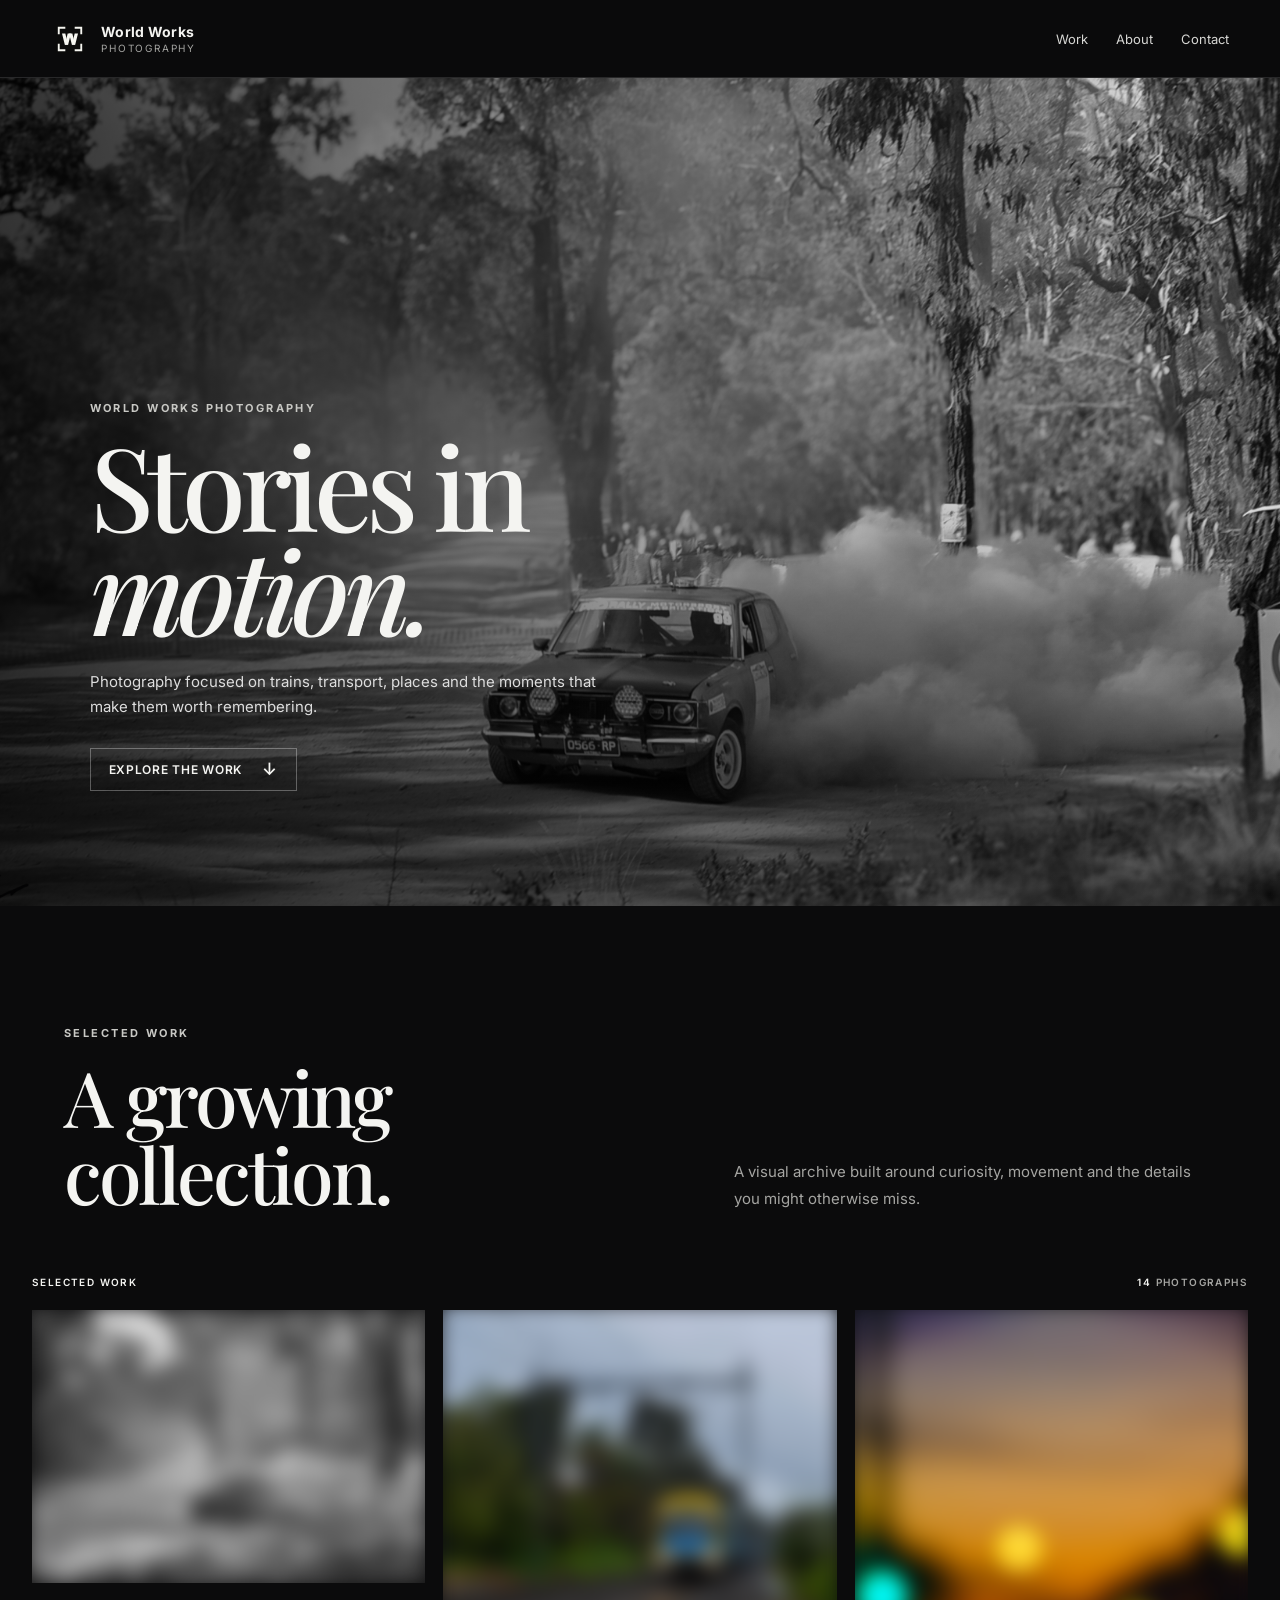
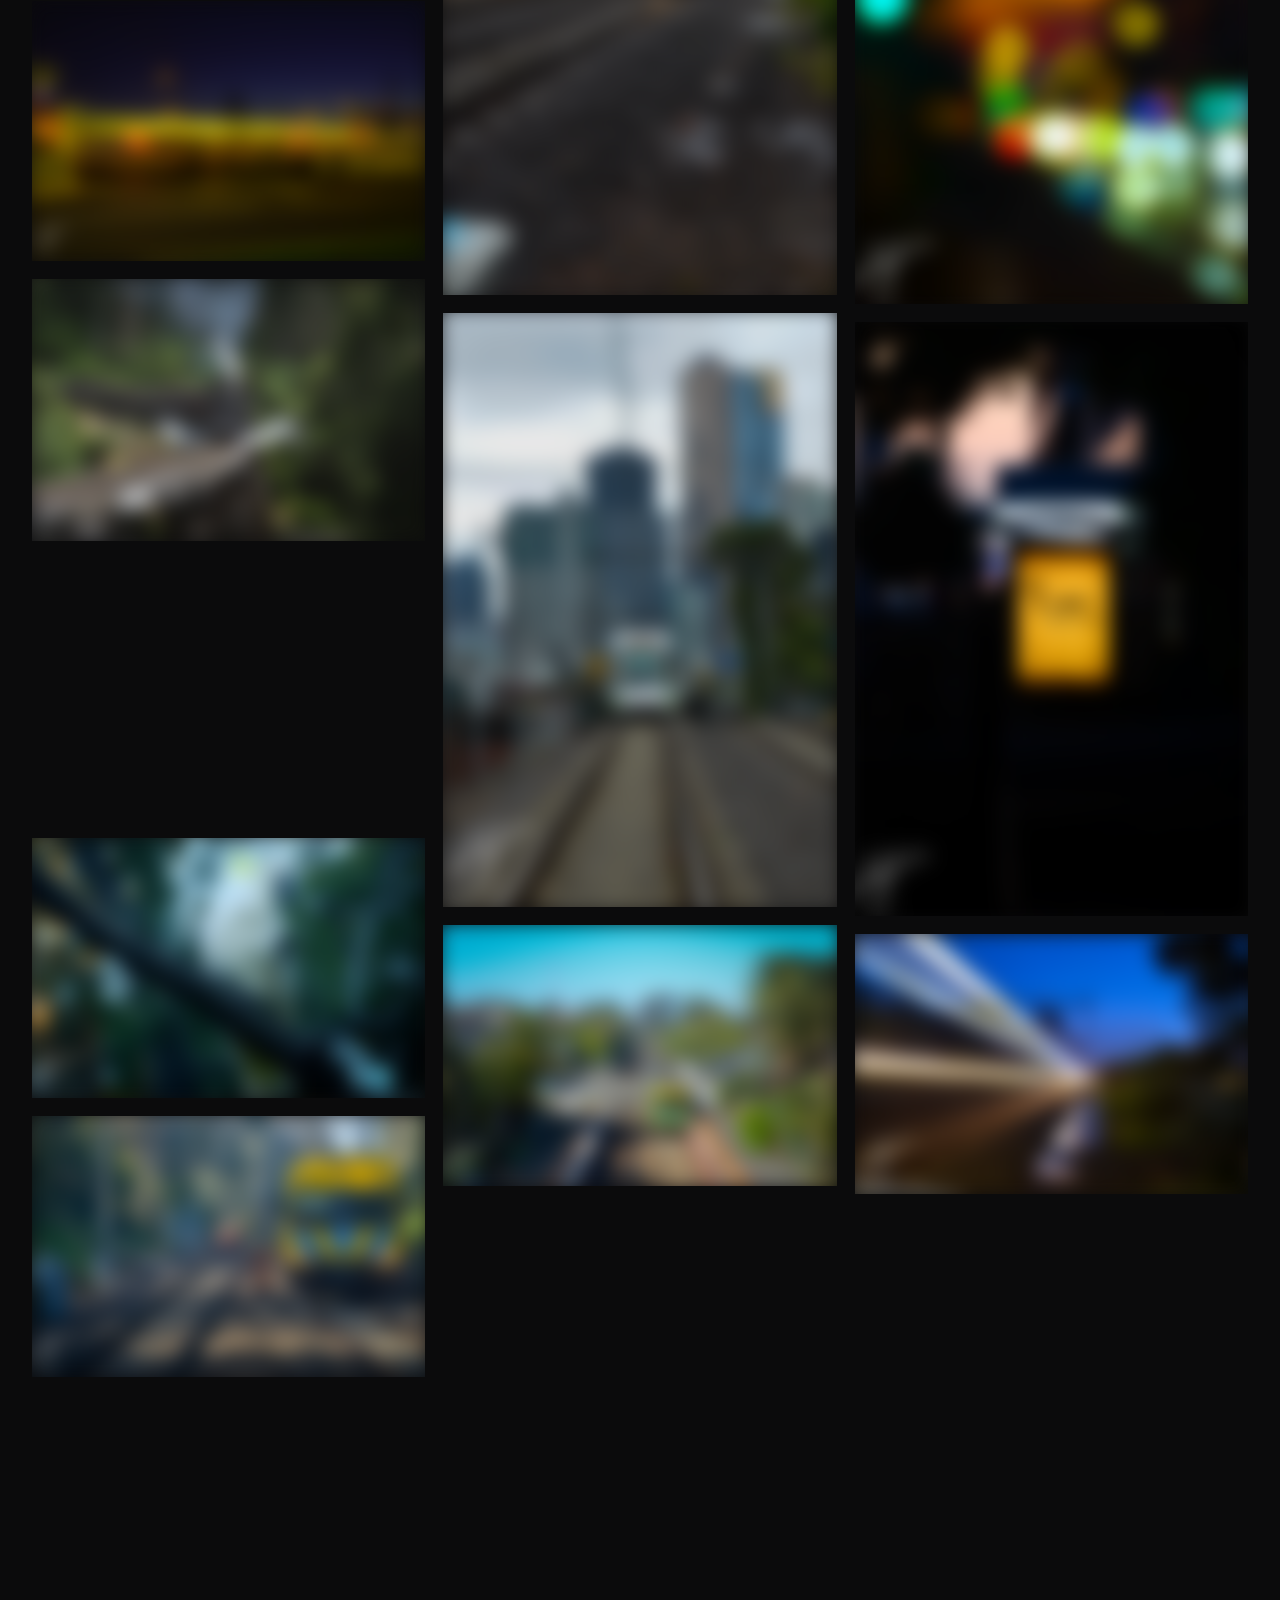
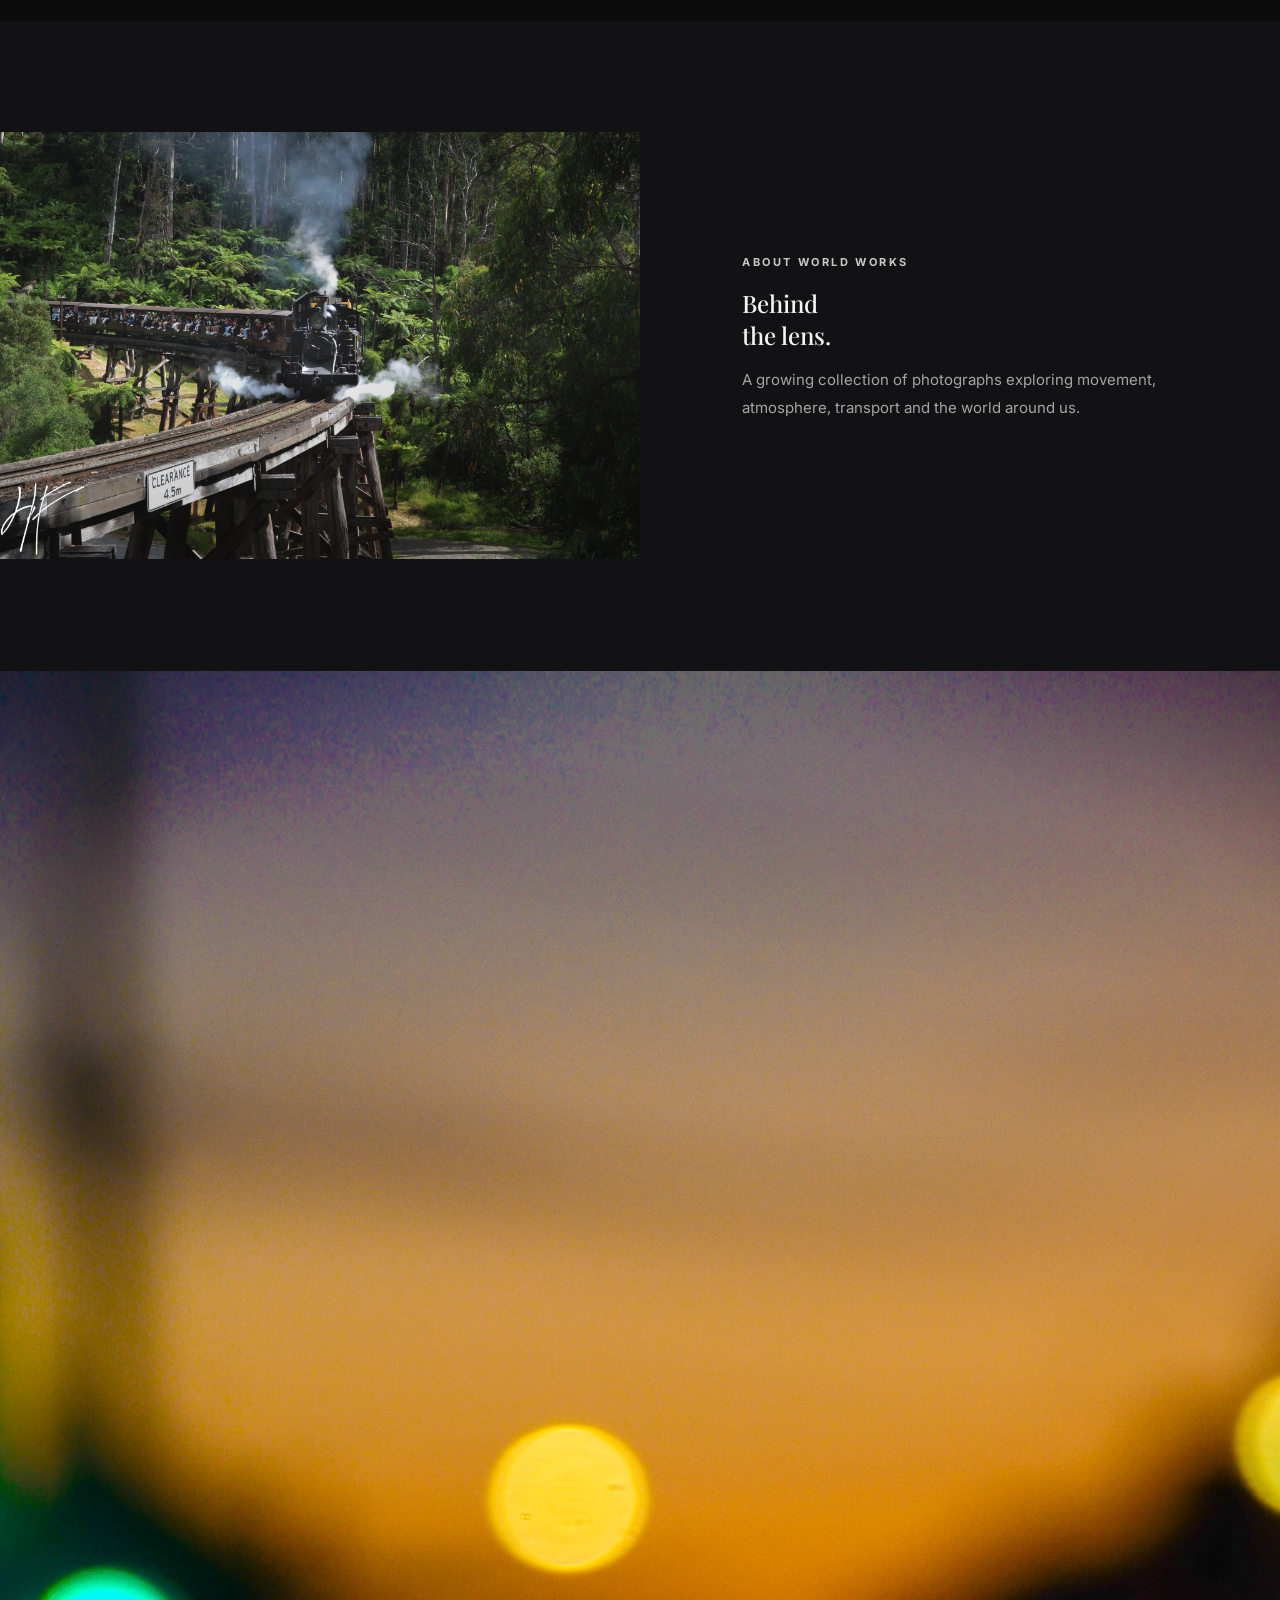
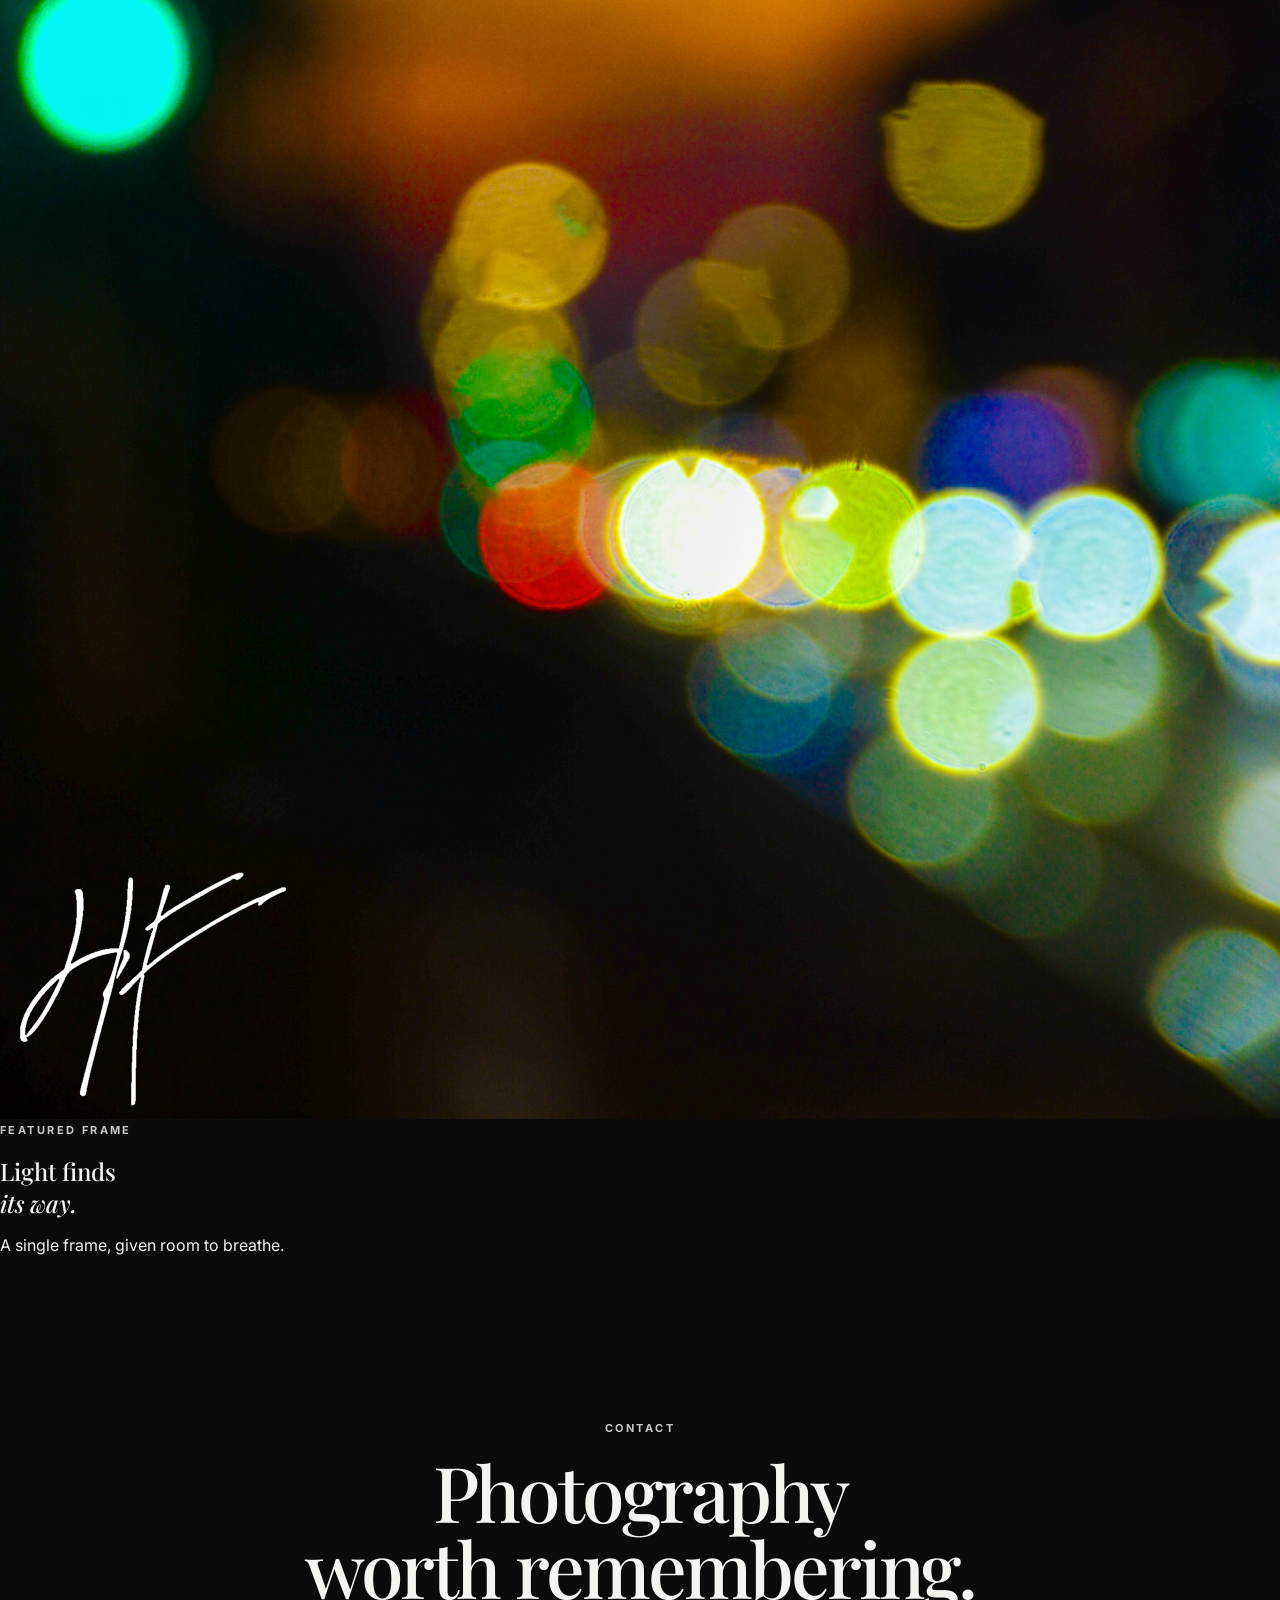
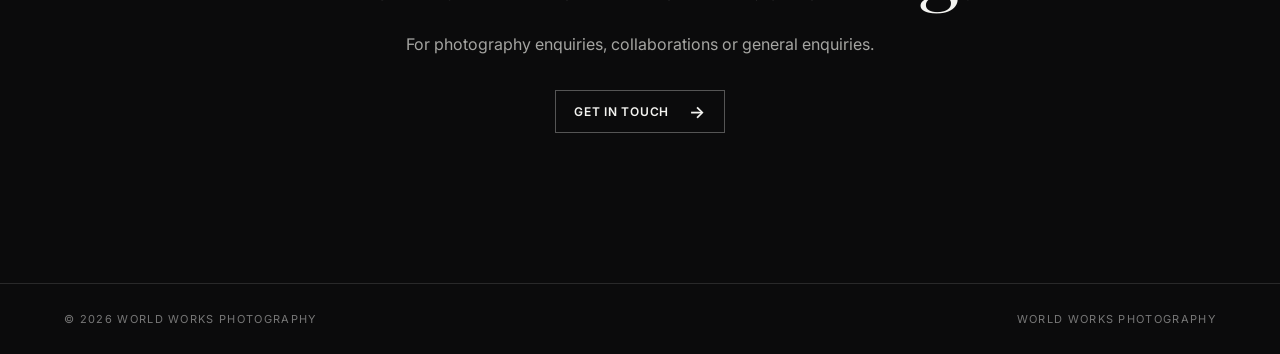
==== commit ad3ebcb2: "Add featured frame section" ====
--- a/index.html
+++ b/index.html
@@ -501,6 +501,24 @@
 
 
       <div class="about-copy"><p class="eyebrow">About World Works</p><h2>Behind<br>the lens.</h2><p class="about-copy-text">A growing collection of photographs exploring movement, atmosphere, transport and the world around us.</p></div></section>
+
+
+    <!-- FEATURED FRAME -->
+
+    <section class="featured-frame" aria-label="Featured photograph">
+      <div class="featured-frame-image">
+        <img
+          src="images/10.jpg"
+          alt="Fire and Lights — World Works Photography"
+          loading="lazy"
+          decoding="async">
+      </div>
+      <div class="featured-frame-copy">
+        <p class="eyebrow">Featured frame</p>
+        <h2>Light finds<br><em>its way.</em></h2>
+        <p>A single frame, given room to breathe.</p>
+      </div>
+    </section>
 
 
     <!-- CONTACT -->
